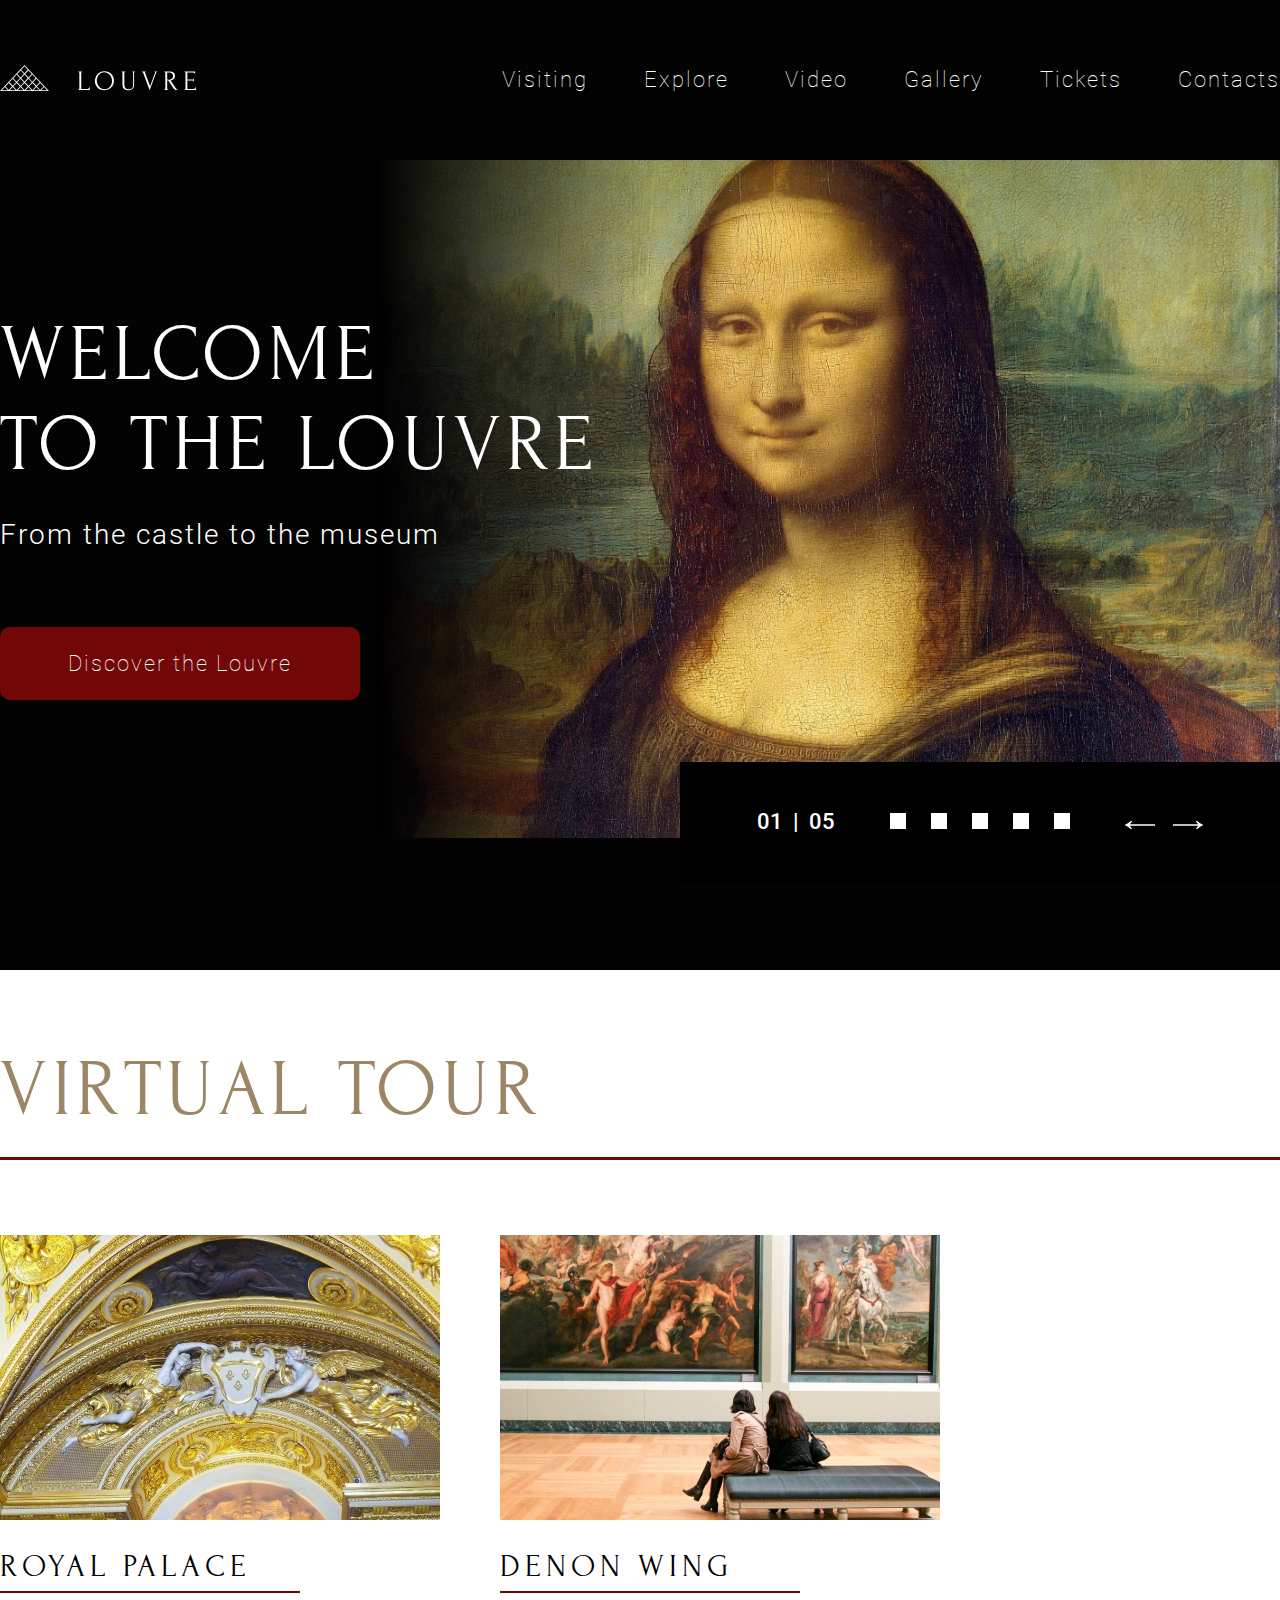
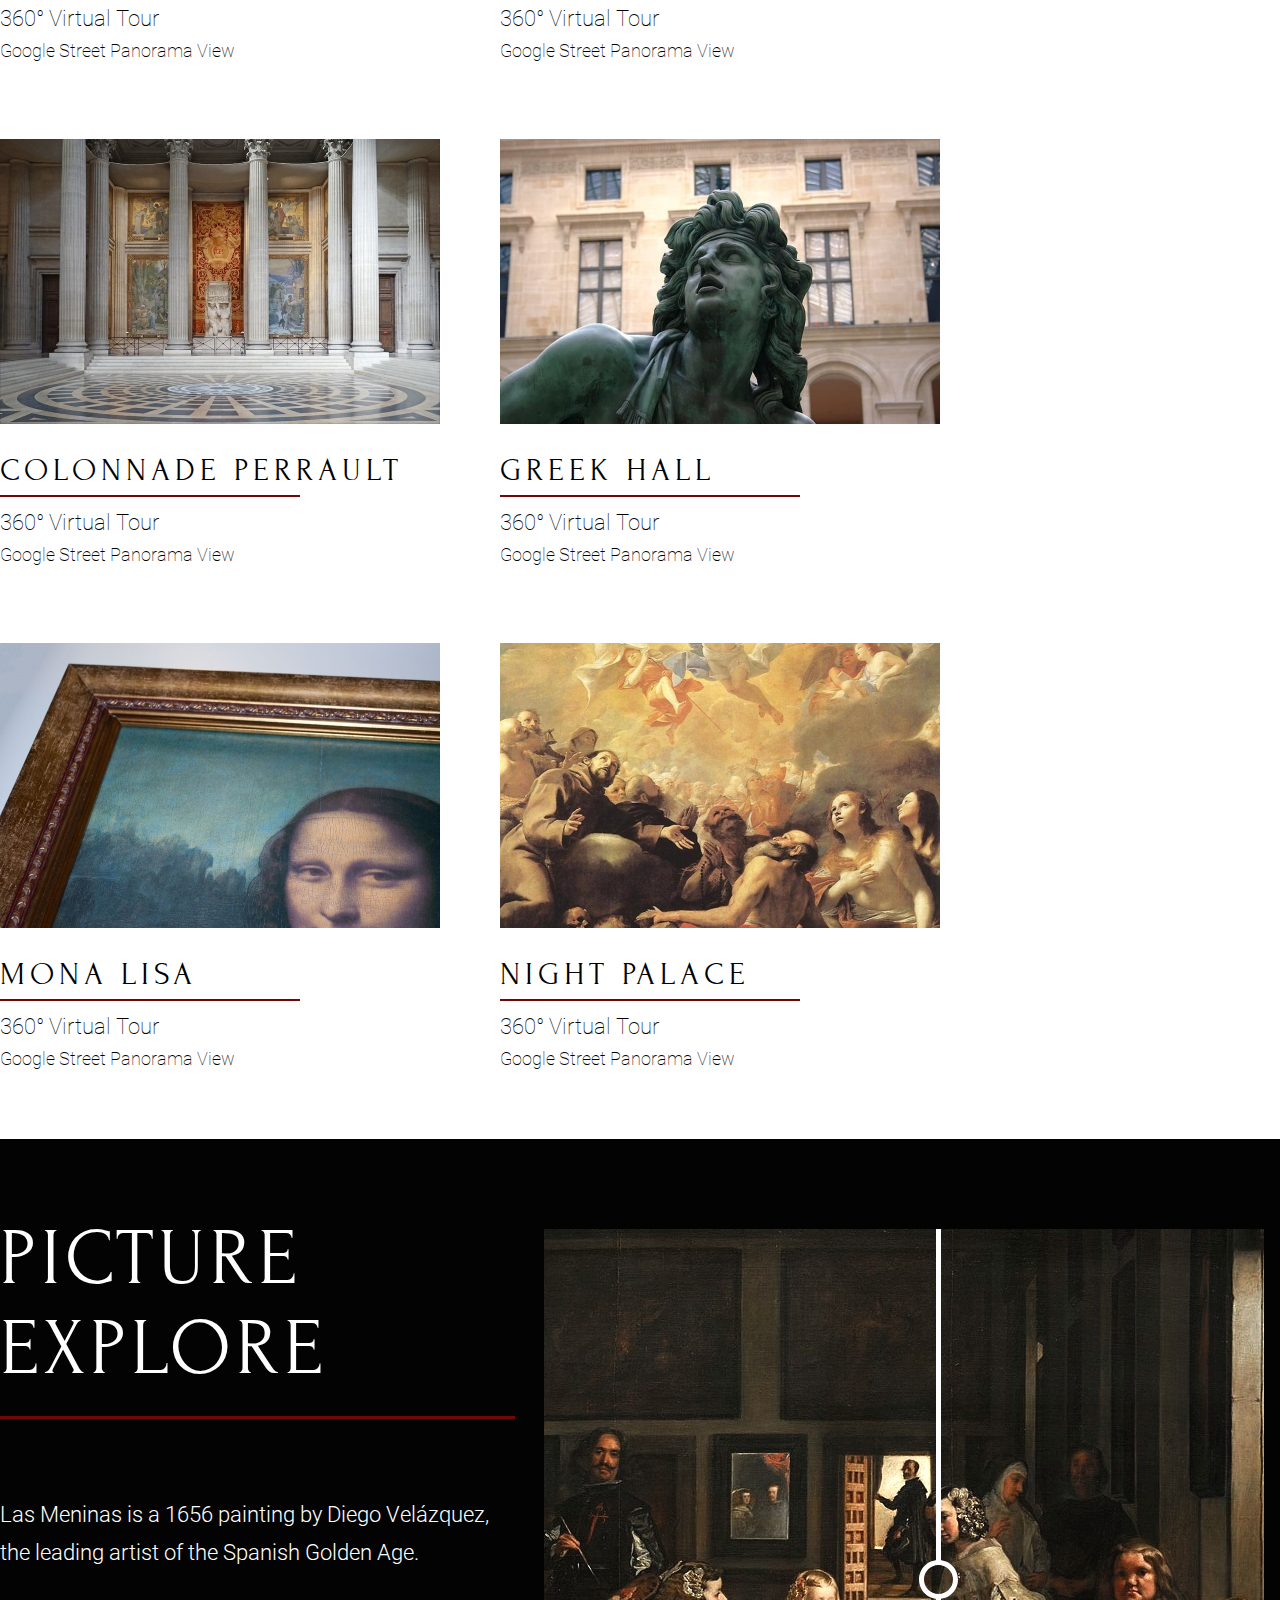
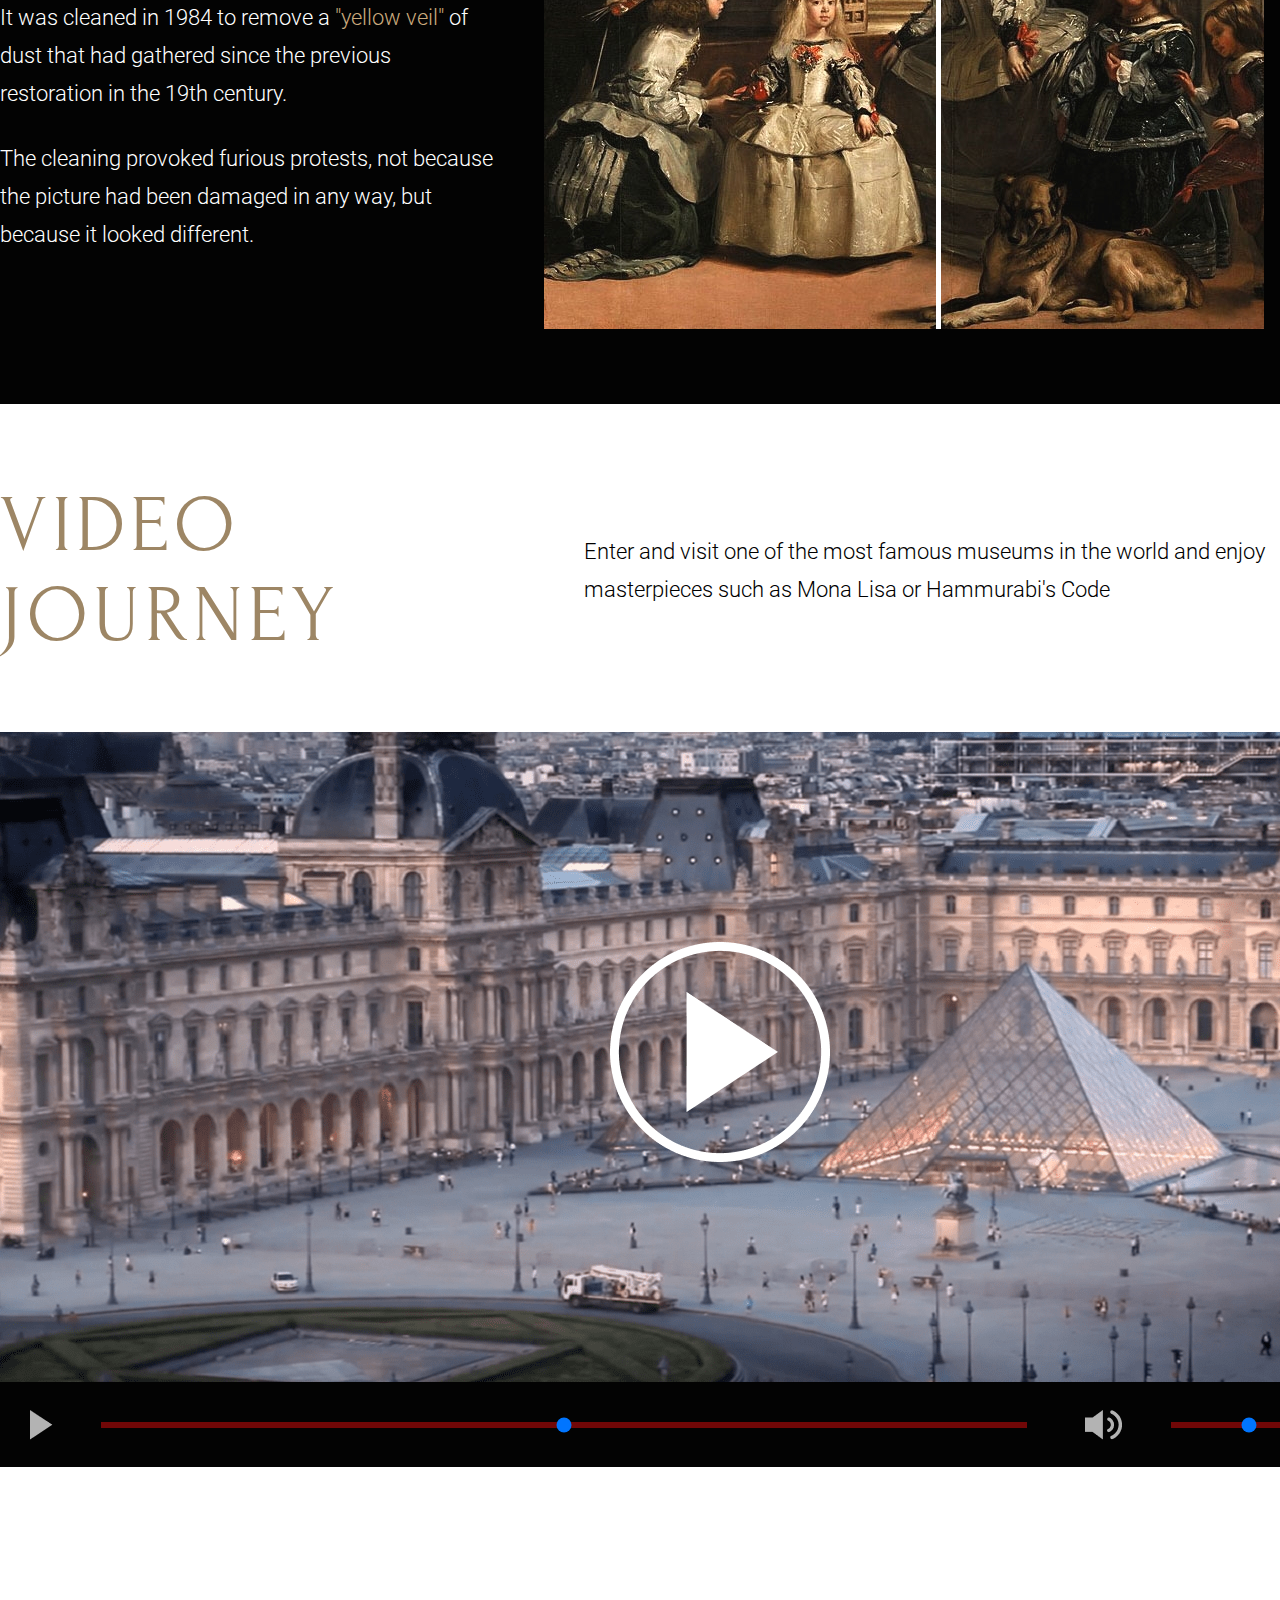
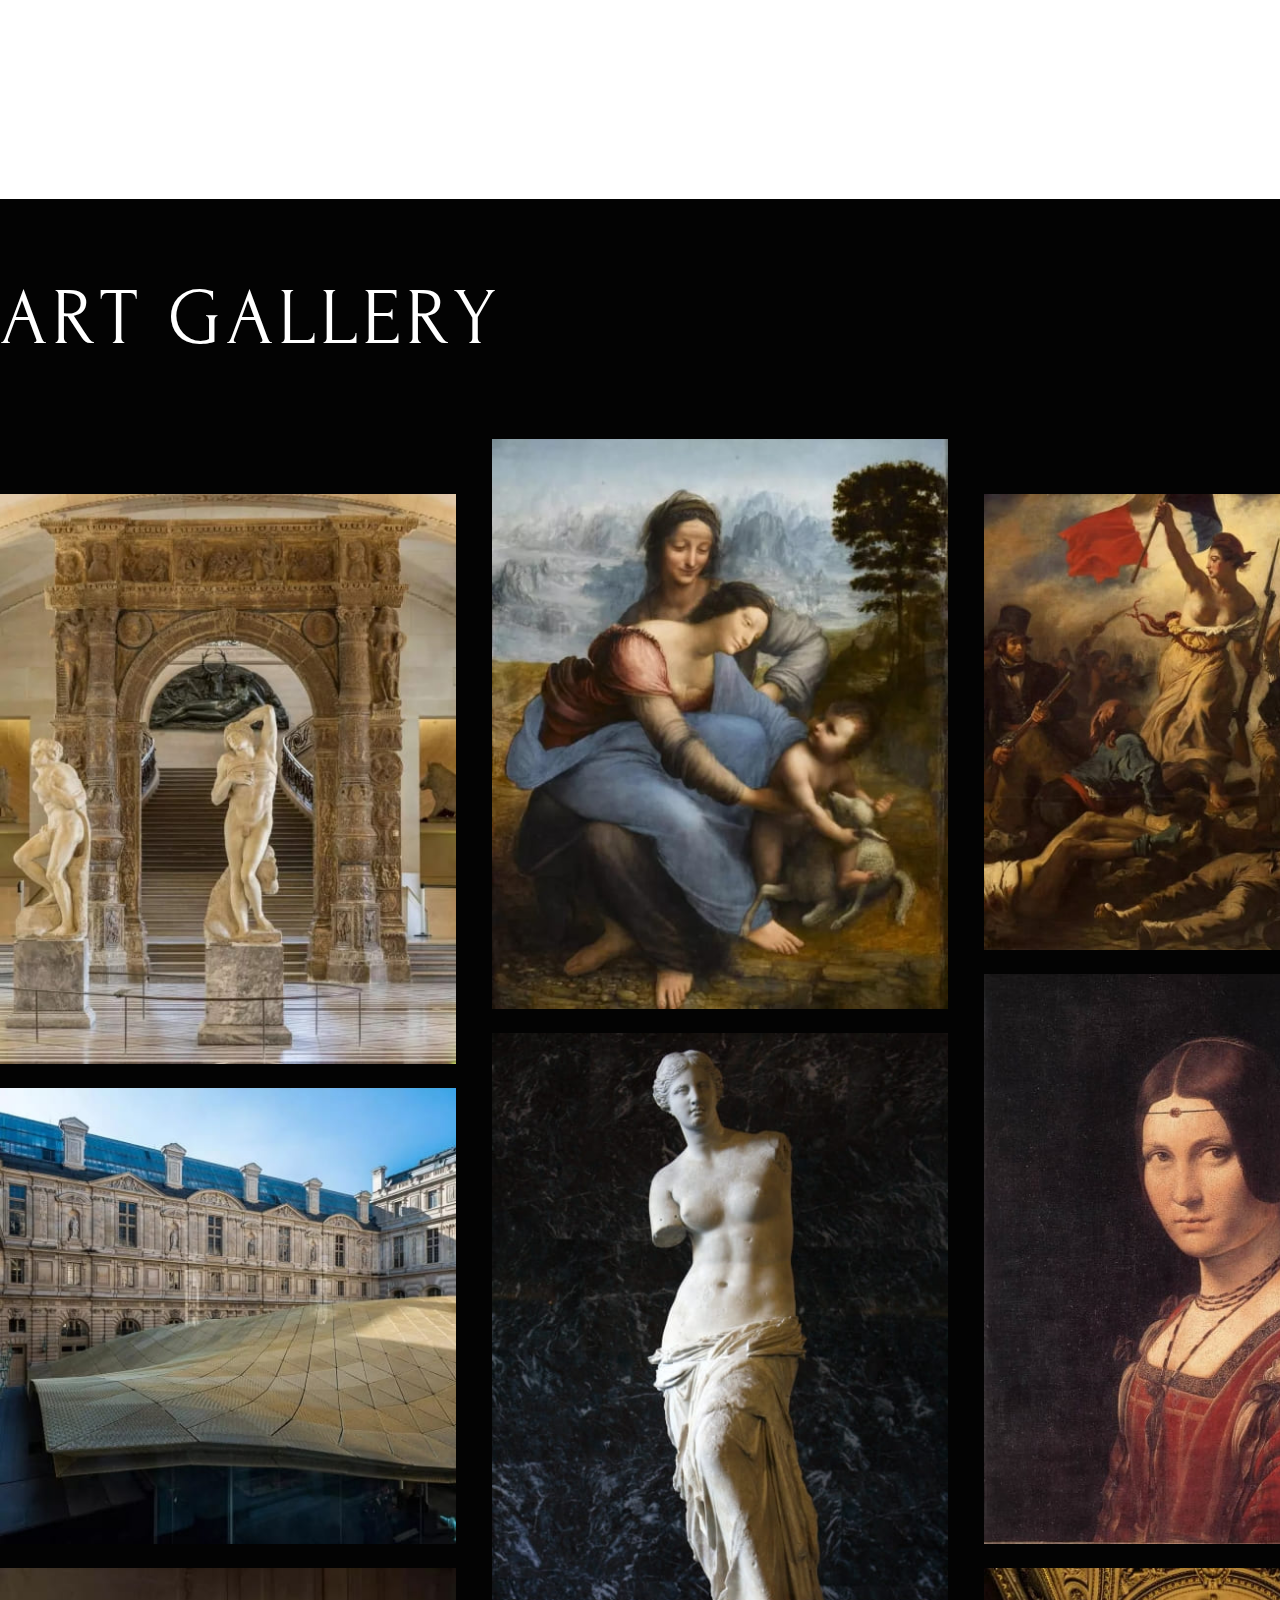
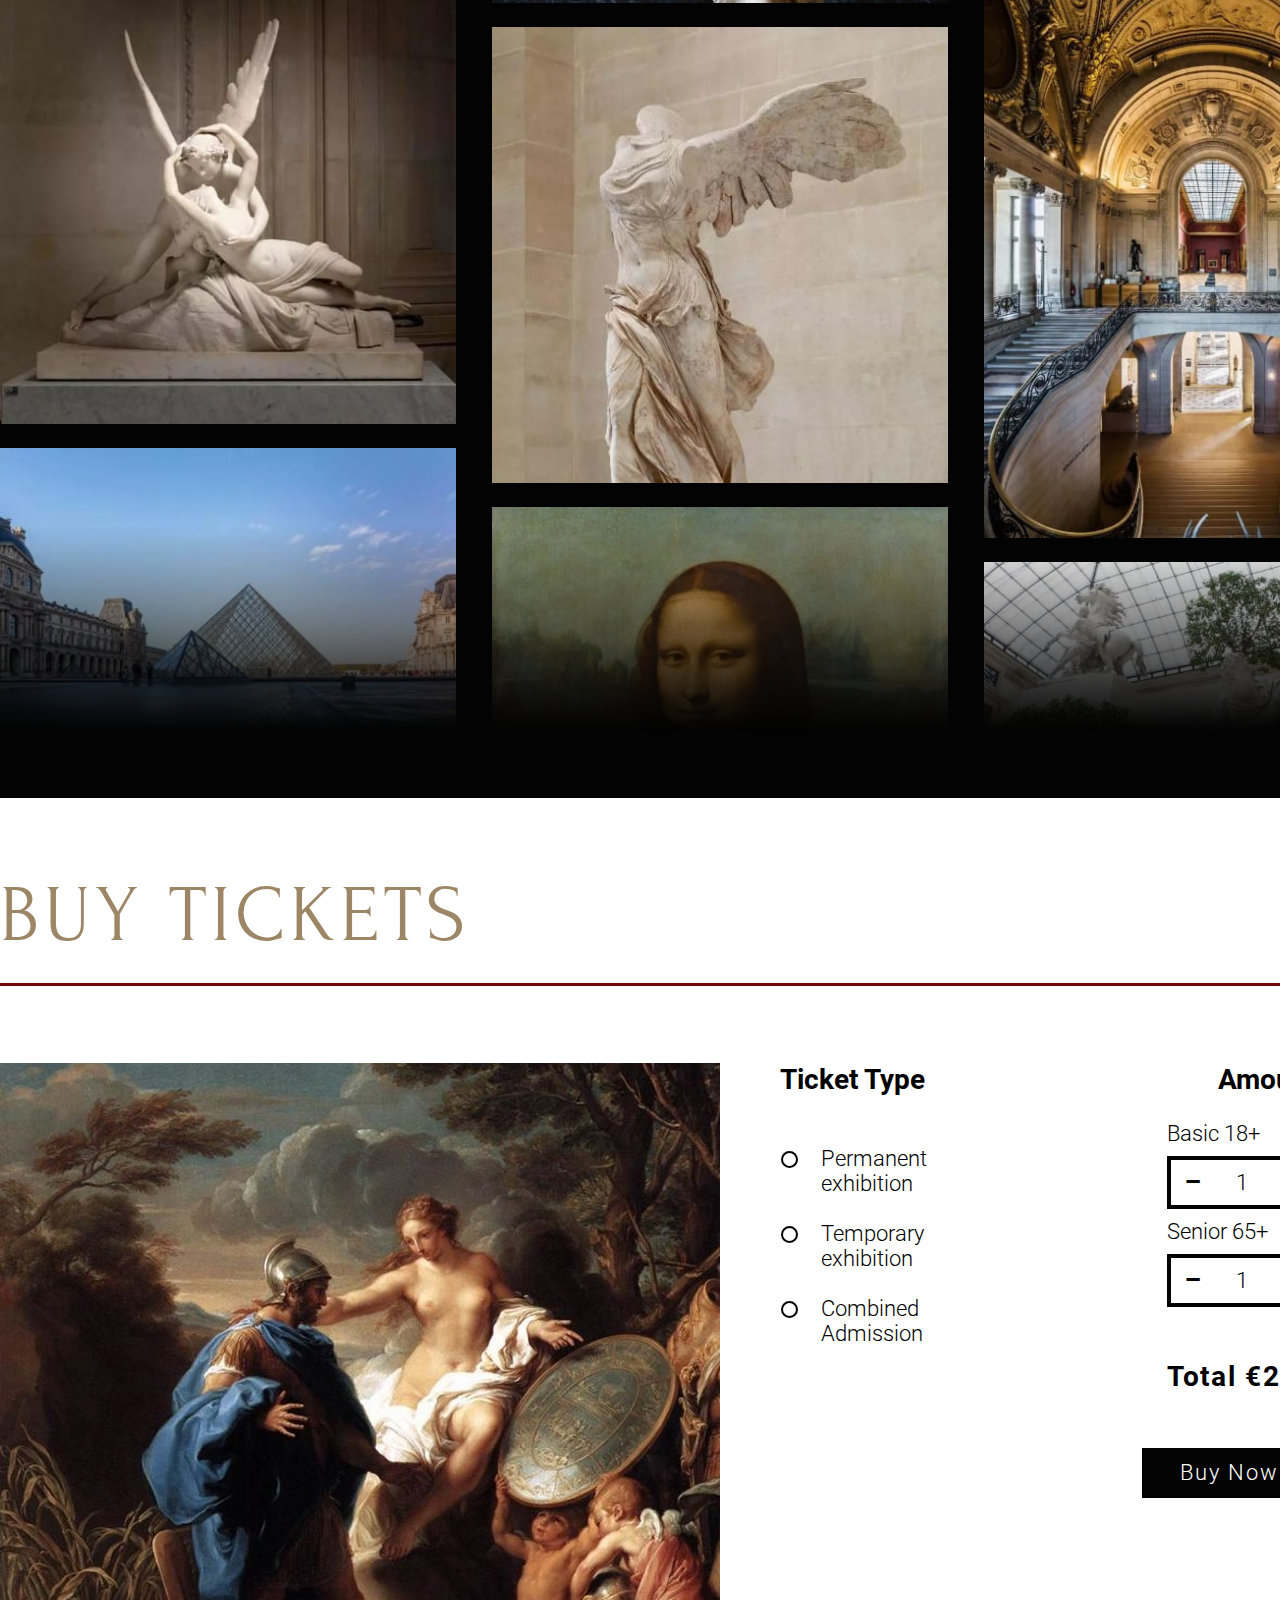
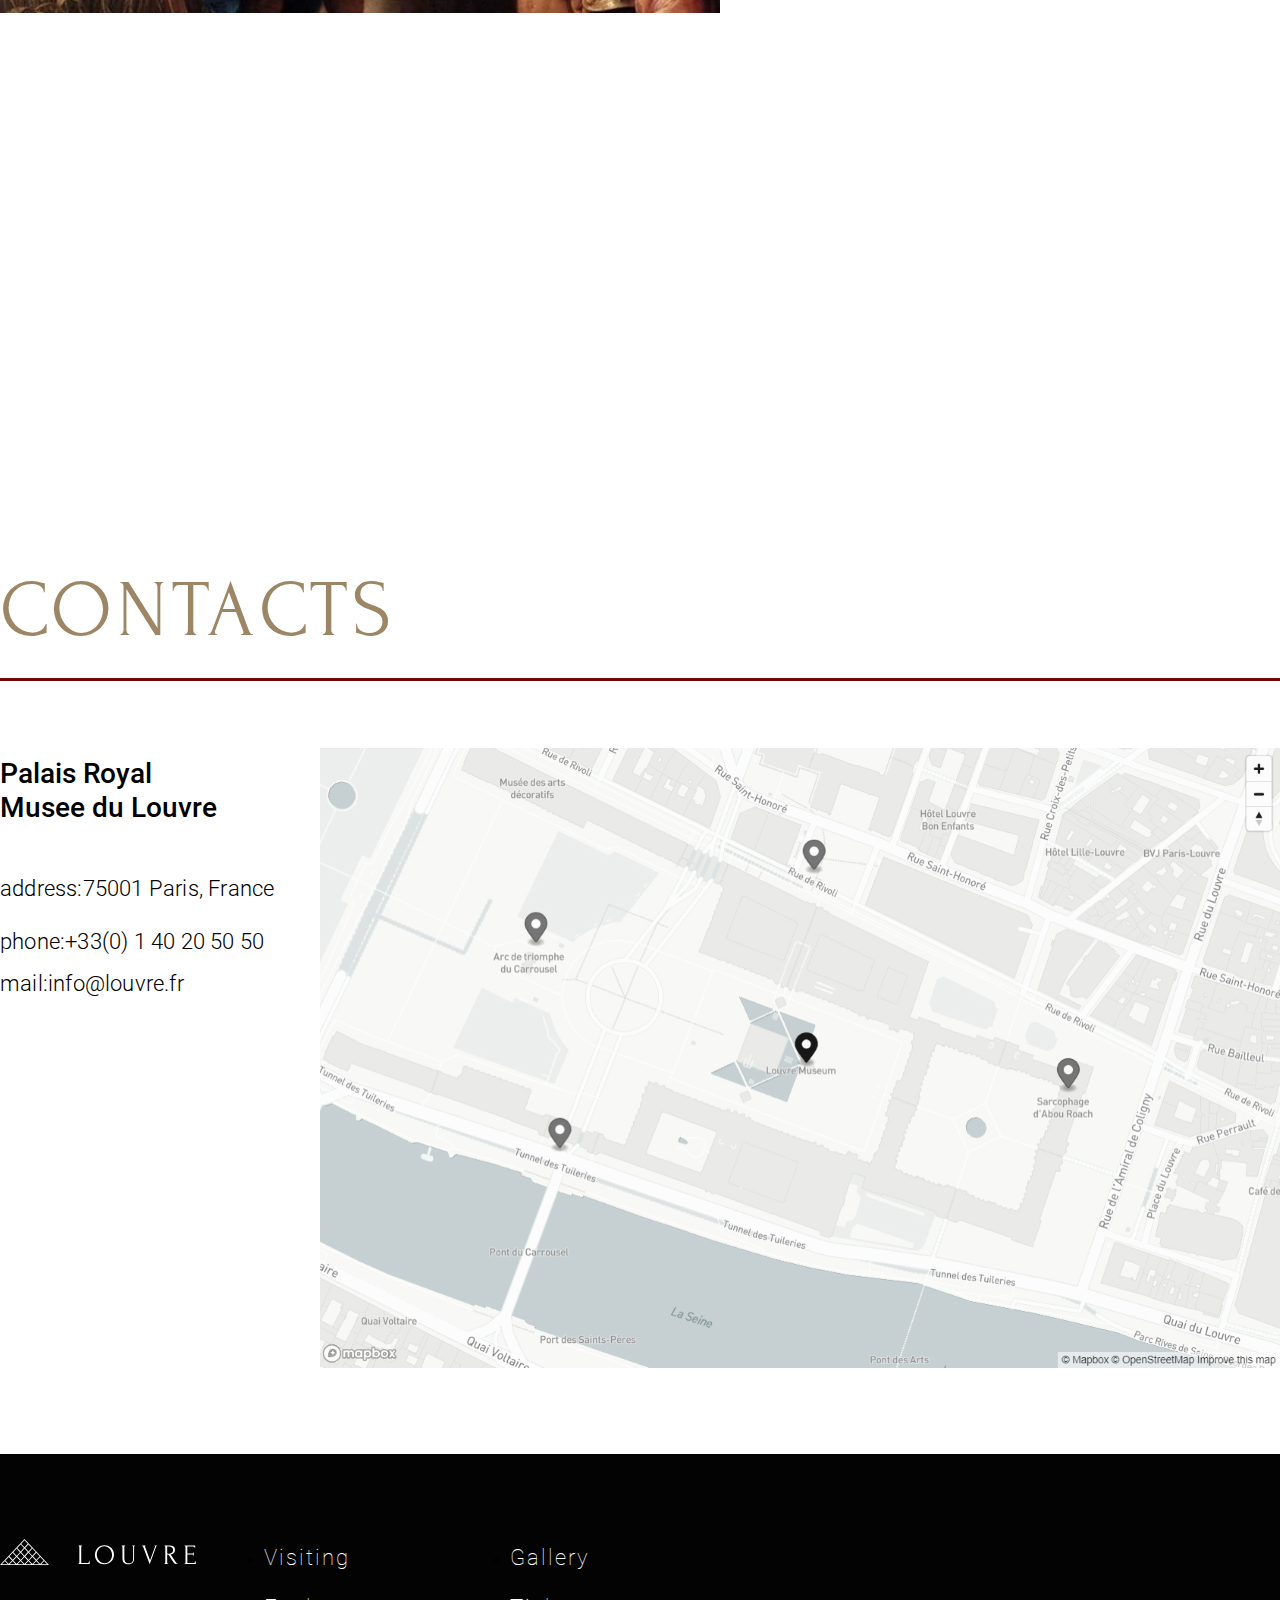
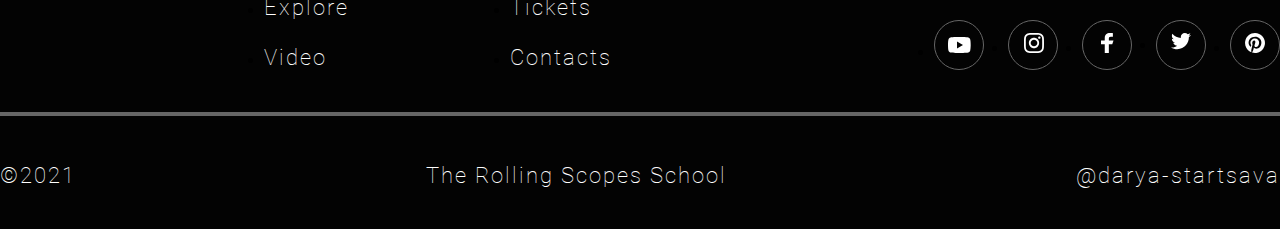
==== museum-adaptive/index.html @ 53fd40c8 "feat: add adaptive markup for a explore section" ====
<!DOCTYPE html>
<html lang="en">

<head>
    <meta charset="UTF-8">
    <meta name="viewport" content="width=device-width, initial-scale=1.0">
    <title>Museum</title>
    <link rel="stylesheet" href="style.css">
    <link rel="icon" type="image/png" sizes="32x32" href="assets/img/favicon-32x32.png">
    <link rel="icon" type="image/png" sizes="16x16" href="assets/img/favicon-16x16.png">
</head>

<body>
    <header>
        <div class="container header-container">
            <div class="container container-logo">
                <span class="logo"> <img src=assets/svg/logo.svg alt="logo" class="logo-img"> </span>
                <span> <img src=assets/svg/louvre.svg alt="louvre" class="louvre-img"> </span>
            </div>
            <nav class="container nav-adaptive">
                <ul>
                    <li><a href="#visiting">Visiting</a></li>
                    <li><a href="#explore">Explore</a></li>
                    <li><a href="#video">Video</a></li>
                    <li><a href="#gallery">Gallery</a></li>
                    <li><a href="#tickets">Tickets</a></li>
                    <li><a href="#contacts">Contacts</a></li>
                </ul>
            </nav>
        </div>
    </header>
    <main>
        <section id="welcome" class="welcome-section">
            <div class="container welcome-container">
                <div class="welcome-main">
                    <div class="welcome-left">
                        <div class=" welcome-title">
                            <h1>Louvre</h1>
                            <h2 class="section-title-dark title-dark-adaptive">Welcome</h2>
                            <h2 class="section-title-dark title-dark-adaptive">to the Louvre</h2>
                            <p class="welcome-text">From the castle to the museum</p>
                            <a href="tours/tour1.html" target="_blank" class="welcome-button">Discover the Louvre</a>
                        </div>
                    </div>
                    <div class="slider-picture">
                        <img src="./assets/img/background.jpg" alt="" class="slider-picture-img">
                        <img src="./assets/img/mona-lisa-slider.jpg" alt="" class="first-slider-picture-img">
                        <div class="slider-buttons-container">
                            <div class="welcome-slider-buttons">
                                <div class="slider-numbers">
                                    <div class="slider-counter">01</div>
                                    <div class="slider-counter">|</div>
                                    <div class="slider-counter slider-counter-last-item">05</div>
                                </div>
                                <div class="slider-bullets">
                                    <div class="slider-bullet"><img src="assets/svg/slider-bullet.svg" alt=""></div>
                                    <div class="slider-bullet"><img src="assets/svg/slider-bullet.svg" alt=""></div>
                                    <div class="slider-bullet"><img src="assets/svg/slider-bullet.svg" alt=""></div>
                                    <div class="slider-bullet"><img src="assets/svg/slider-bullet.svg" alt=""></div>
                                    <div class="slider-bullet"><img src="assets/svg/slider-bullet.svg" alt=""></div>
                                </div>
                                <div class="slider-arrows">
                                    <div class="arrow-left"><img src="assets/svg/arrow-left.svg" alt=""></div>
                                    <div class="slider-right"><img src="assets/svg/arrow-right.svg" alt=""></div>
                                </div>
                            </div>
                        </div>
                    </div>
                </div>
            </div>
        </section>
        <section class="visiting-section" id="visiting">
            <div class="container container-adaptive">
                <div class="visiting-container">
                    <h2 class="section-title underline-title">Virtual tour</h2>
                    <div class="virtual-tour-container">
                        <a href="tours/tour2.html" target="_blank" class="link"><img src="assets/img/royal-palace.jpg"
                                alt="Royal palace" class="card-image">
                            <h3 class="card-title underline-h3">Royal palace</h3>
                            <p class="card-subtitle">360&deg; Virtual Tour</p>
                            <p class="card-text">Google Street Panorama View</p>
                        </a>
                        <a href="tours/tour3.html" target="_blank" class="link"><img src="assets/img/denon-wing.jpg"
                                alt="Denon wing" class="card-image">
                            <h3 class="card-title underline-h3">Denon wing</h3>
                            <p class="card-subtitle">360&deg; Virtual Tour</p>
                            <p class="card-text">Google Street Panorama View</p>
                        </a>
                        <a href="tours/tour4.html" target="_blank" class="link"><img
                                src="assets/img/colonnade-perrault.jpg" alt="Colonnade perrault" class="card-image">
                            <h3 class="card-title underline-h3">Colonnade perrault</h3>
                            <p class="card-subtitle">360&deg; Virtual Tour</p>
                            <p class="card-text">Google Street Panorama View</p>
                        </a>
                        <a href="tours/tour5.html" target="_blank" class="link"><img src="assets/img/greek-hall.jpg"
                                alt="Greek hall" class="card-image">
                            <h3 class="card-title underline-h3">Greek hall</h3>
                            <p class="card-subtitle">360&deg; Virtual Tour</p>
                            <p class="card-text">Google Street Panorama View</p>
                        </a>
                        <a href="tours/tour6.html" target="_blank" class="link"><img src="assets/img/mona-lisa.jpg"
                                alt="Mona Lisa" class="card-image">
                            <h3 class="card-title underline-h3">Mona Lisa</h3>
                            <p class="card-subtitle">360&deg; Virtual Tour</p>
                            <p class="card-text">Google Street Panorama View</p>
                        </a>
                        <a href="tours/tour7.html" target="_blank" class="link"><img src="assets/img/night-palace.jpg"
                                alt="Night palace" class="card-image">
                            <h3 class="card-title underline-h3">Night palace</h3>
                            <p class="card-subtitle">360&deg; Virtual Tour</p>
                            <p class="card-text">Google Street Panorama View</p>
                        </a>
                    </div>
                </div>
            </div>
        </section>
        <section class="section explore-section" id="explore">
            <div class="container container-explore-section">
                <div class="explore-section-left">
                    <h2 id="underline-title" class="section-title-dark underline-title section-explore-title">
                        Picture
                        explore</h2>
                    <p class="description-text">Las Meninas is a 1656 painting by Diego Velázquez, the leading
                        artist of
                        the Spanish Golden Age.</p>
                    <p class="description-text">It was cleaned in 1984 to remove a <span class="yellow">"yellow
                            veil"</span> of dust that had
                        gathered since the previous restoration in the 19th century.</p>
                    <p class="description-text">The cleaning provoked furious protests, not because the picture had
                        been
                        damaged in any way, but because it looked different.</p>
                </div>
                <div class="container-explorer-section-image"><img src="assets/img/las-meninas.jpg" alt="Las Meninas"
                        class="explorer-section-image">
                    <img src="assets/svg/explore-slider.svg" alt="explore-slider" class="explorer-slider">
                </div>
            </div>
        </section>
        
        <section class="section video-section" id="video">
            <div class="container">
                <div class="video-title-container">
                    <h2 class="section-title">Video journey</h2>
                    <p class="section-video-text">Enter and visit one of the most famous museums in the world and enjoy
                        masterpieces such as Mona Lisa or Hammurabi's Code</p>
                </div>
                <video class="video" poster="assets/img/video-journay.png" preload>
                    <source src="https://www.youtube.com/embed/zp1BXPX8jcU">
                </video>
                <button aria-label="Play" class="video-button-main"></button>
                <div class="video-nav">
                    <button aria-label="Play" class="video-button button-play"></button>
                    <input aria-label="Progress bar" type="range" class="progress-bar">
                    <button aria-label="Button volume" class="video-button button-volume"></button>
                    <input aria-label="Volume control" type="range" class="volume-control">
                    <button aria-label="Full screen video" class="video-button button-full-screen"></button>
                </div>
                <div class="video-slider-container">
                    <iframe width="452" height="254" src="https://www.youtube.com/embed/aWmJ5DgyWPI"
                        title="YouTube video player" loading="lazy"
                        allow="accelerometer; autoplay; clipboard-write; encrypted-media; gyroscope; picture-in-picture"
                        allowfullscreen></iframe>
                    <iframe width="452" height="254" src="https://www.youtube.com/embed/Vi5D6FKhRmo"
                        title="YouTube video player" loading="lazy"
                        allow="accelerometer; autoplay; clipboard-write; encrypted-media; gyroscope; picture-in-picture"
                        allowfullscreen></iframe>
                    <iframe width="452" height="254" src="https://www.youtube.com/embed/NOhDysLnTvY"
                        title="YouTube video player" loading="lazy"
                        allow="accelerometer; autoplay; clipboard-write; encrypted-media; gyroscope; picture-in-picture"
                        allowfullscreen></iframe>
                </div>
                <div class="video-slider-points"></div>
            </div>
        </section>
        <section class="section gallery-section" id="gallery">
            <div class="container container-gallery-section">
                <h2 class="section-title-dark gallery-title">Art gallery</h2>
                <div class="container-gallery-inner-section">
                </div>
            </div>
        </section>
        <section class="section tickets-section" id="tickets">
            <div class="container">
                <h2 class="section-title underline-title section-tickets-title">Buy tickets</h2>
                <div class="buy-tickets">
                    <img src="assets/img/image-buy-tickets.jpg" alt="image" class="buy-tickets-image">
                    <div class="ticket-type-form">
                        <h3 class="buy-tickets-subtitle ticket-type-subtitle">Ticket Type</h3>
                        <div>
                            <label class="radio-button tickets-text">
                                <input type="radio" name="ticket-type" value="permanent-exhibition">
                                Permanent exhibition
                                <span class="checkmark"></span>
                            </label>
                            <label class="radio-button tickets-text">
                                <input type="radio" name="ticket-type" value="temporary-exhibition">
                                Temporary exhibition
                                <span class="checkmark"></span>
                            </label>
                            <label class="radio-button tickets-text">
                                <input type="radio" name="ticket-type" value="combined-admission">
                                Combined Admission
                                <span class="checkmark"></span>
                            </label>
                        </div>
                    </div>
                    <div>
                        <div class="amount-form">
                            <h3 class="buy-tickets-subtitle amount-subtitle">Amount</h3>
                            <p class="tickets-text tickets-text-age"> Basic 18+</p>
                            <div class="button-quantity">
                                <button type="button" onclick="this.nextElementSibling.stepDown()"
                                    class="number sign">&minus;</button>
                                <input type="number" min="0" max="20" value="1" readonly class="number tickets-text">
                                <button type="button" onclick="this.previousElementSibling.stepUp()"
                                    class="number sign">+</button>
                            </div>
                            <p class="tickets-text tickets-text-age"> Senior 65+</p>
                            <div class="button-quantity">
                                <button type="button" onclick="this.nextElementSibling.stepDown()"
                                    class="number sign">&minus;</button>
                                <input type="number" min="0" max="20" value="1" readonly class="number tickets-text">
                                <button type="button" onclick="this.previousElementSibling.stepUp()"
                                    class="number sign">+</button>
                            </div>
                            <p class=" buy-tickets-subtitle buy-tickets-total">Total &euro;220</p>
                        </div>
                        <button class="buy-now-button">Buy Now</button>
                    </div>
                </div>
            </div>
        </section>
        <div class="popup">
            <div class=" container popup-content">
                <div class="popup-content-right">
                    <img src="assets/svg/gold-logo.svg" alt="logo" class="popup-logo">
                    <h4 class="popup-title ">Booking tickets &nbsp;</h4>
                    <p class="popup-text underline-popup-text">Tour to Louvre &nbsp;&nbsp;&nbsp;</p>
                    <form>
                        <div class="input-contacts">
                            <div class="date-time">
                                <label>
                                    <input type="date" class="popup-input-short">
                                </label>
                                <label>
                                    <input type="time" class="popup-input-short">
                                </label>
                            </div>
                            <label>
                                <input type="text" class="popup-input">
                            </label>
                            <label>
                                <input type="email" class="popup-input">
                            </label>
                            <label>
                                <input type="tel" class="popup-input">
                            </label>
                            <label>
                                <input type="number" class="popup-input">
                            </label>
                        </div>
                    </form>
                </div>
                <div class="popup-content-left">
                </div>
                <button class="popup-close"></button>
            </div>
        </div>
        <div class="parallax"></div>
        <section class="section contacts-section" id="contacts">
            <div class="container">
                <h2 class="section-title underline-title">Contacts</h2>
                <div>
                    <img src="assets/img/map.jpg" alt="map" class="map-image">
                    <h3 class="contacts-section-subtitle contacts-section-subtitle-first">Palais Royal </h3>
                    <h3 class="contacts-section-subtitle">Musee du Louvre</h3>
                    <p class="contacts-section-text contacts-section-text-first">address:75001 Paris, France</p>
                    <p><a href="tel:+330140205050" class="contacts-section-text">phone:+33(0) 1 40 20 50 50</a></p>
                    <p><a href="mailto:info@louvre.fr" class="contacts-section-text">mail:info@louvre.fr</a></p>
                </div>
            </div>
        </section>
    </main>
    <footer class="section footer-section">
        <div class="container footer-container underline-footer">
            <div class="footer-logo">
                <img src="assets/svg/logo.svg" alt="logo" class="logo">
                <img src="assets/svg/louvre.svg" alt="louvre">
            </div>
            <nav class="footer-nav">
                <ul>
                    <li><a href="#visiting">Visiting</a></li>
                    <li><a href="#explore">Explore</a></li>
                    <li><a href="#video">Video</a></li>
                </ul>
                <ul>
                    <li><a href="#gallery">Gallery</a></li>
                    <li><a href="#tickets">Tickets</a></li>
                    <li><a href="#contacts">Contacts</a></li>
                </ul>
            </nav>
            <nav class="social-nav">
                <ul>
                    <li><a href="https://www.youtube.com/user/louvre"><img src="assets/svg/youtube.svg" alt=""></a></li>
                    <li><a href="https://www.instagram.com/museelouvre/"><img src="assets/svg/instagram.svg" alt=""></a>
                    </li>
                    <li><a href="https://www.facebook.com/museedulouvre"><img src="assets/svg/facebook.svg" alt=""></a>
                    </li>
                    <li><a href="http://twitter.com/museelouvre"><img src="assets/svg/twitter.svg" alt=""></a></li>
                    <li><a href="https://www.pinterest.fr/museedulouvre/"><img src="assets/svg/pinterest.svg"
                                alt=""></a></li>
                </ul>
            </nav>
        </div>
        <div class="container footer-second-container">
            <p>&copy;<time datetime="2021">2021</time></p>
            <p>The Rolling Scopes School</p>
            <p>
                <a href="https://github.com/darya-startsava">@darya-startsava</a>
            </p>

        </div>
    </footer>
    <div class="popup-overlay"></div>
    <script src="./js/gallery.js"></script>
    <script src="./js/booking-tickets.js"></script>
    <script src="./js/self-review.js"></script>
</body>

</html>
---- museum-adaptive/style.css ----
@font-face {
  font-family: Roboto;
  src: url("assets/fonts/Roboto/Roboto-Thin.ttf");
  font-weight: 100;
}

@font-face {
  font-family: Roboto;
  src: url("assets/fonts/Roboto/Roboto-Light.ttf");
  font-weight: 300;
}

@font-face {
  font-family: Roboto;
  src: url("assets/fonts/Roboto/Roboto-Medium.ttf");
  font-weight: 500;
}

@font-face {
  font-family: Roboto;
  src: url("assets/fonts/Roboto/Roboto-Bold.ttf");
  font-weight: 700;
}

@font-face {
  font-family: Forum;
  src: url("assets/fonts/Forum/Forum-Regular.ttf");
  font-weight: 400;
}

html {
  scroll-behavior: smooth;
  margin: 0;
}

body {
  margin: 0;
}

button {
  cursor: pointer;
}

/* HEADER */

.buy-now-button,
.welcome-button {
  transition: background-color .5s;
}

.buy-now-button:hover,
.welcome-button:hover {
  background-color: #9d8665;
}

a {
  transition: color .5s;
  text-decoration: none;
}

nav a:hover,
nav a:active {
  color: #9d8665 !important;
}

.container {
  display: block;
  width: 100%;
  margin: 0 auto;
  max-width: 1440px;
  /* padding-left: 5px;
  padding-right: 5px; */
}

header {
  background-color: #030303;
}

.header-container {
  display: flex;
  justify-content: space-between;
  align-items: center;
  height: 160px;
  padding-right: 0;
  padding-left: 0;
}

.header-adaptive {
  width: 100%;
}

.logo {
  margin-right: 25px;
}

header li {
  list-style: none;
  padding: 0 28px;
}

header li:last-child {
  padding-right: 0;
}

header ul {
  display: flex;
  justify-content: center;
  align-items: center;
}

header li a {
  text-decoration: none;
  color: #ffffff;
  font-family: Roboto;
  font-style: normal;
  font-weight: 200;
  font-size: 22px;
  line-height: 50px;
  letter-spacing: 2px;
  text-shadow: 0px 4px 4px rgba(0, 0, 0, 0.25);
}

/* WELCOME SECTION */

.section {
  padding-top: 75px;
  padding-bottom: 75px;
}

.welcome-container {
  padding-right: 0;
  padding-left: 0;
}

.welcome-left {
  display: flex;
  height: 810px;
  width: 41.67%;
  margin: 0 auto;
}

.welcome-section {
  background-color: #030303;
}

.welcome-main {
  display: flex;
  position: relative;
}

h1 {
  position: absolute;
  left: -9999px;
}

.section-title-dark {
  font-family: Forum;
  color: #ffffff;
  font-style: normal;
  font-weight: normal;
  font-size: 80px;
  line-height: 90px;
  letter-spacing: 5px;
  text-transform: uppercase;
  align: right;
  margin: 0;
}

.slider-picture {
  width: 100%;
  margin: 0 auto;
  height: auto;
}

.slider-picture-img {
  width: 100%;
}

.first-slider-picture-img {
  display: none;
  width: 100%;
}

.welcome-text {
  margin-bottom: 100px;
  font-family: Roboto;
  color: #ffffff;
  font-style: normal;
  font-weight: 300;
  font-size: 28px;
  line-height: 33px;
  letter-spacing: 2px;
}

.welcome-title {
  position: absolute;
  padding-top: 150px;
}

.welcome-button {
  width: 360px;
  height: 75px;
  padding: 24px 68px;
  background-color: #710707;
  border-radius: 10px;
  font-family: Roboto;
  font-style: normal;
  font-weight: 200;
  font-size: 22px;
  line-height: 26px;
  text-align: center;
  letter-spacing: 2px;
  color: #ffffff;
  text-decoration: none;
}

.slider-buttons-container {
  display: flex;
  align-items: center;
  background-color: #000;
  max-width: 600px;
  width: 100%;
  height: 120px;
  position: absolute;
  margin-top: -80px;
  right: 0;
}

.welcome-slider-buttons {
  display: flex;
  align-items: baseline;
  background-color: #000;
  width: 100%;
  justify-content: space-around;
  padding: 0 50px 0 50px;
}

.slider-counter {
  font-family: Roboto;
  font-style: normal;
  font-weight: 400;
  font-size: 22px;
  color: #ffffff;
}

.slider-numbers {
  display: flex;
  column-gap: 10px;
}

.slider-bullets {
  display: flex;
  column-gap: 25px;
}

.slider-arrows {
  display: flex;
  column-gap: 18px;
}

/* VISITING SECTION */
.visiting-section {
  background-color: #ffffff;
  height: auto;
  width: 100%;
  margin-top: 85px;
  margin-bottom: 52px;
}

.section-title {
  font-family: Forum;
  font-style: normal;
  font-weight: normal;
  font-size: 80px;
  line-height: 90px;
  letter-spacing: 5px;
  text-transform: uppercase;
  color: #9d8665;
  margin-top: -10px;
}

.underline-title {
  position: relative;
}

.underline-title::after {
  content: "";
  position: absolute;
  bottom: -25px;
  left: 0;
  right: 0;
  height: 3px;
  background-color: #710707;
}

.virtual-tour-container {
  display: flex;
  flex-wrap: wrap;
  gap: 60px;
  margin-top: 100px;
}

.link {
  display: block;
  text-decoration-line: none;
}

.card-image {
  width: 440px;
  height: 285px;
}

.card-title {
  font-family: Forum;
  font-style: normal;
  font-weight: normal;
  font-size: 32px;
  line-height: 35px;
  letter-spacing: 5px;
  text-transform: uppercase;
  color: #000000;
  margin-top: 25px;
}

.card-subtitle {
  font-family: Roboto;
  font-style: normal;
  font-weight: 200;
  font-size: 22px;
  line-height: 26px;
  color: #000000;
  margin-bottom: -10px;
  margin-top: -10px;
}

.card-text {
  font-family: Roboto;
  font-style: normal;
  font-weight: 200;
  font-size: 18px;
  line-height: 21px;
  color: #000000;
}

.underline-h3 {
  position: relative;
}

.underline-h3::after {
  content: "";
  position: absolute;
  bottom: -9px;
  width: 300px;
  height: 2px;
  left: 0;
  background-color: #710707;
  transition: width .5s;
}

.link:hover .underline-h3::after {
  content: "";
  position: absolute;
  bottom: -9px;
  width: 440px;
  height: 2px;
  left: 0;
  background-color: #710707;
}

/* EXPLORE SECTION */

.container-explore-section {
  display: flex;
  justify-content: space-between;
}

.explore-section {
  background-color: #030303;
  height: 715px;
}

.explore-section-left {
  width: calc(100% - 720px);
}

.description-text {
  font-family: Roboto;
  font-style: normal;
  font-weight: 300;
  font-size: 22px;
  line-height: 38px;
  color: #ffffff;
  margin-bottom: 27px;
  padding-right: 65px;
}

.section-explore-title {
  margin-bottom: 102px;
}

#underline-title {
  width: 92%;
}

.yellow {
  color: #caaa7d;
}

.explorer-section-image {
  margin-top: 15px;
  width: 720px;
}

.container-explorer-section-image {
  position: relative;
  width: 50%;
  left: calc(60% - 864px);
}

.explorer-slider {
  position: absolute;
  left: calc(55% + 23px);
  top: calc(1% + 8px);
  height: 700px;
}

/* VIDEO SECTION */
.video-title-container {
  display: flex;
  justify-content: space-between;
  align-items: center;
}

.section-video-text {
  font-family: Roboto;
  font-style: normal;
  font-weight: 300;
  font-size: 22px;
  line-height: 38px;
  color: #000;
  width: 720px;
  height: 90px;
  margin-top: -40px;
}

.video {
  margin-top: 5px;
  width: 1440px;
  height: 650px;
  display: block;
  float: left;
}

.video-section {
  background-color: #ffffff;
  padding-top: 87px;
  height: 1233px;
}

.video-nav {
  background-color: #030303;
  width: 1360px;
  height: 85px;
  display: flex;
  justify-content: space-between;
  align-items: center;
  padding: 0 40px;
}

.video-button {
  border: none;
}

button.video-button:hover {
  background-color: #030303;
}

.button-play {
  background: url("assets/img/video-button-play.png");
  width: 23px;
  height: 30px;
  margin-left: -10px;
}

.button-volume {
  background: url("assets/img/video-button-volume.png");
  width: 38px;
  height: 30px;
  margin-left: 10px;
}

.button-full-screen {
  background: url("assets/img/video-button-full-screen.png");
  width: 36px;
  height: 36px;
  margin-right: -10px;
}

.progress-bar {
  width: 926px;
  height: 6px;
}

input[type=range]::-webkit-slider-runnable-track {
  -webkit-appearance: none !important;
  background: #710707;
  border-radius: none;
  height: 6px;
}

input[type=range]::-webkit-slider-thumb {
  -webkit-appearance: none !important;
  background: #710707 !important;
  background-color: #710707;
  color: #710707;
  margin-top: -5px;
  cursor: pointer;
  border: 1px solid #710707;
}

.volume-control {
  width: 155px;
  height: 6px;
}

.video-button-main {
  width: 220px;
  height: 220px;
  display: block;
  position: absolute;
  margin-top: 215px;
  margin-left: 610px;
  background: url("assets/img/video-button-main.png");
  border: none;
}

.video-slider-container {
  display: flex;
  justify-content: space-between;
  width: 1440px;
  margin-top: 40px;
}

.video-slider-container iframe {
  border: none;
}

.video-slider-points {
  background-image: url("./assets/svg/video-slider-points.svg");
  width: 200px;
  height: 12px;
  margin: 40px auto;
}

/* GALLERY SECTION */
.container-gallery-inner-section {
  display: flex;
  flex-direction: column;
  flex-wrap: wrap;
  align-items: center;
  column-gap: 36px;
  row-gap: 24px;
  height: 2956px;
}

.gallery-title {
  margin-bottom: 75px;
}

.container-gallery-inner-section img:nth-child(1) {
  margin-top: 55px;
}

.container-gallery-inner-section img:nth-child(11) {
  margin-top: 55px;
}

.container-gallery-section {
  height: 2057px;
  overflow-y: hidden;
  -webkit-mask-image: linear-gradient(rgba(0, 0, 0, 1), rgba(0, 0, 0, 1), rgba(0, 0, 0, 1), rgba(0, 0, 0, 1), rgba(0, 0, 0, 1), rgba(0, 0, 0, 1), rgba(0, 0, 0, 1), rgba(0, 0, 0, 1), rgba(0, 0, 0, 1), rgba(0, 0, 0, 1), transparent);
  mask-image: linear-gradient(rgba(0, 0, 0, 1), rgba(0, 0, 0, 1), rgba(0, 0, 0, 1), rgba(0, 0, 0, 1), rgba(0, 0, 0, 1), rgba(0, 0, 0, 1), rgba(0, 0, 0, 1), rgba(0, 0, 0, 1), rgba(0, 0, 0, 1), rgba(0, 0, 0, 1), transparent);
}

.gallery-section {
  background-color: #030303;
  height: 2049px;
}

.gallery-picture {
  width: 456px;
}
/* TICKETS SECTION*/

.tickets-section {
  background-color: #fff;
  height: 743px;
}

.section-tickets-title {
  margin-bottom: 102px;
  margin-top: -2px;
}

.buy-tickets {
  display: flex;
  flex-direction: row;
}

.buy-tickets-image {
  width: 720px;
  height: 550px;
}

.ticket-type-form {
  margin-left: 60px;
  margin-top: -28px;
  width: 270px;
}

.buy-tickets-subtitle {
  font-family: Roboto;
  font-style: normal;
  font-weight: bold;
  font-size: 28px;
  line-height: 33px;
  color: #030303;
}

.ticket-type-subtitle {
  margin-bottom: 50px;
}

.tickets-text {
  color: #030303 !important;
  font-family: Roboto !important;
  font-style: normal !important;
  font-weight: 300 !important;
  font-size: 22px !important;
}

.radio-button {
  display: block;
  position: relative;
  padding-left: 45px;
  margin-bottom: 25px;
  cursor: pointer;
  font-size: 22px;
  -webkit-user-select: none;
  -moz-user-select: none;
  -ms-user-select: none;
  user-select: none;
  text-decoration: none;
  color: #030303;
  margin-left: -4px;
}

.radio-button input {
  position: absolute;
  opacity: 0;
  cursor: pointer;
}

.checkmark {
  position: absolute;
  top: 5px;
  left: 5px;
  height: 13px;
  width: 13px;
  background-color: #fff;
  border-radius: 50%;
  border: 2px solid #030303;
}

.radio-button:hover input ~ .checkmark {
  background-color: #ccc;
}

.radio-button input:checked ~ .checkmark {
  background-color: #fff;
}

.checkmark:after {
  content: "";
  position: absolute;
  display: none;
}

.radio-button input:checked ~ .checkmark:after {
  display: block;
}

.radio-button .checkmark:after {
  top: 2.5px;
  left: 2.5px;
  width: 8px;
  height: 8px;
  border-radius: 50%;
  background: #030303;
}

.amount-form {
  margin-left: 240px;
  margin-top: -28px;
  width: 150px;
}

.amount-subtitle {
  text-align: right;
  margin-bottom: -30px;
}

.tickets-text-age {
  text-align: left;
  margin-top: 55px;
  margin-bottom: 10px;
}

.number {
  all: unset;
  width: 3em;
  text-align: center;
}

.button-quantity {
  border: 4px solid #030303;
  width: 142px;
  height: 45px;
  display: flex;
  justify-content: space-between;
  align-items: center;
  margin-bottom: -45px;
}

input[type="number"]::-webkit-outer-spin-button,
input[type="number"]::-webkit-inner-spin-button {
  -webkit-appearance: none;
  margin: 0;
}

.sign {
  font-family: Roboto;
  font-style: normal;
  font-weight: normal;
  font-size: 32px;
  line-height: 37px;
  text-align: center;
  color: #030303;
  cursor: pointer;
  transition: color .5s;
}

.sign:hover {
  color: #9d8665;
}

.buy-tickets-total {
  letter-spacing: 1.65px;
  line-height: 50px;
  margin-top: 90px;
}

.buy-now-button {
  width: 175px;
  height: 50px;
  font-family: Roboto;
  font-style: normal;
  font-weight: 300;
  font-size: 22px;
  line-height: 26px;
  text-align: center;
  letter-spacing: 2px;
  color: #fff;
  background-color: #030303;
  float: right;
  margin-top: 18px;
  border: none;
}

.parallax {
  width: 100%;
  height: 400px;
  background-image: url("./assets/img/parallax.jpg");
  background-size: cover;
  background-attachment: fixed;
}

/*BOOKING TICKETS*/
.popup {
  z-index: 10;
  position: fixed;
  left: -300%;
  top: calc(50% - 422px);
  width: 1440px;
  height: 845px;
  background-color: #fff;
  transition: left .5s;
}

.popup-overlay {
  display: none;
  position: fixed;
  top: 0;
  left: 0;
  right: 0;
  bottom: 0;
  background: rgba(0, 0, 0, .6);
}

.popup-overlay.active {
  display: block;
}

.popup.active {
  left: calc(50% - 720px);
}

.popup-content {
  display: flex;
  margin-top: 93px;
  margin-left: 230px;
}

.popup-logo {
  width: 84px;
  height: 41px;
}

.popup-title {
  font-family: Forum;
  font-style: normal;
  font-weight: normal;
  font-size: 50px;
  line-height: 55.2px;
  text-transform: uppercase;
  color: #9d8665;
  margin-top: 1px;
}

.popup-text {
  font-family: Forum;
  font-style: normal;
  font-weight: normal;
  font-size: 20px;
  margin-top: -55px;
  color: #710707;
}

.underline-popup-text {
  position: relative;
}

.underline-popup-text::after {
  content: "";
  position: absolute;
  bottom: -10px;
  left: 0;
  right: 0;
  height: 3px;
  background-color: #710707;
}

.popup-close {
  background-image: url("./assets/svg/close.svg");
  position: absolute;
  top: 30px;
  right: 30px;
  width: 30px;
  height: 30px;
  background-color: #fff;
  border: none;
  background-repeat: no-repeat;
}

.input-contacts {
  margin-top: 73px;
  display: flex;
  flex-direction: column;
  row-gap: 20px;
}

.date-time {
  display: flex;
  column-gap: 23px;
}

.popup-input {
  width: 390px;
  height: 40px;
}

.popup-input-short {
  width: 182px;
  height: 40px;
}

/* CONTACTS SECTION*/
.contacts-section {
  background-color: #ffffff;
  height: 728px;
  margin-top: 10px;
  margin-bottom: 75px;
}

.map-image {
  width: 960px;
  height: 620px;
  float: right;
  margin-top: -23px;
}

.contacts-section-subtitle {
  font-family: Roboto;
  font-style: normal;
  font-weight: 500;
  font-size: 28px;
  line-height: 5px;
  padding-bottom: 1px;
  color: #000000;
}

.contacts-section-text {
  font-family: Roboto;
  font-style: normal;
  font-weight: 300;
  font-size: 22px;
  line-height: 26px;
  color: #000000;
  letter-spacing: 0.2px;
  padding-bottom: 5px;
}

.contacts-section-subtitle-first {
  margin-top: 115px;
}

.contacts-section-text-first {
  margin-top: 65px;
}

/* FOOTER */

.footer-section {
  background-color: #030303;
  height: 300px;
  padding-bottom: 0;
}

.footer-container {
  display: flex;
  justify-content: space-between;
  background-color: #030303;
}

.footer-logo {
  margin-top: 10px;
  height: 50px;
}

.footer-nav {
  margin-left: -350px;
}

.footer-nav ul {
  float: left;
  margin-left: 120px;
}

.footer-nav ul li {
  margin-bottom: 25px;
}

.footer-nav a,
.footer-second-container {
  font-family: Roboto;
  font-style: normal;
  font-weight: 100;
  font-size: 22px;
  letter-spacing: 2px;
  color: #ffffff;
  text-decoration: none;
}

.social-nav li {
  float: left;
  margin-left: 24px;
  margin-top: 75px;
  border: 1px solid #666666;
  border-radius: 50%;
  width: 48px;
  height: 48px;
}

.social-nav li img {
  margin: 12px auto;
  display: block;
}

.social-nav img,
.social-nav li:hover {
  transition: filter 0.5s;
  transition: border-color 0.5s;
}

.social-nav img:hover {
  filter: invert(56%) sepia(35%) saturate(334%) hue-rotate(356deg) brightness(89%) contrast(87%);
}

.social-nav li:hover {
  border-color: #9d8665;
  list-style-type: none;
}

.footer-second-container {
  display: flex;
  justify-content: space-between;
  background-color: #030303;
  margin-top: 30px;
}

.footer-second-container a {
  color: #fff;
}

.underline-footer {
  position: relative;
}

.underline-footer::after {
  content: "";
  position: absolute;
  bottom: -5px;
  left: 0;
  right: 0;
  height: 4px;
  background-color: #666666;
}

/* MEDIA 1024PX*/

@media (max-width: 1024px) {

  /* HEADER 1024PX */
  .nav-adaptive {
    display: none;
  }

  .header-container {
    height: 130px;
  }

  .container-logo {
    padding-left: 20px;
  }

  /* WELCOME SECTION 1024PX */


  .welcome-left {
    height: 585px;
    padding-left: 20px;
  }

  .slider-picture {
    padding-right: 20px;
  }

  .welcome-title {
    padding-top: 50px;
    padding-left: 5px;
  }

  .welcome-text {
    font-size: 24px;
    margin-bottom: 64px;
  }

  .section-title-dark {
    font-size: 50px;
  }

  .welcome-button {
    padding: 18px 45px;
    font-size: 20px;
  }

  .slider-buttons-container {
    max-width: 700px;
    margin-top: -60px;
  }

  .welcome-slider-buttons {
    padding: 0 90px 0 190px;
  }

  .slider-bullets {
    column-gap: 21px;
  }

  .slider-counter {
    font-size: 20px;
  }

  .slider-bullet img {
    width: 70%;
  }

  /* VISITING SECTION 1024PX */

  .visiting-section {
    margin-bottom: 5px;
  }

  .section-title {
    font-size: 50px;
    line-height: 50px;
  }

  .underline-title::after {
    bottom: -35px;
  }

  .container-adaptive {
    padding-left: 0;
    padding-right: 0;
  }

  .visiting-container {
    padding-left: 20px;
    padding-right: 20px;
  }

  .virtual-tour-container {
    gap: 0px;
    margin-top: 95px;
    margin-left: 50px;
    justify-content: space-around;
    margin-right: 50px;
  }

  .link {
    width: 330px;
  }

  .card-image {
    width: 330px;
    height: 215px;
  }

  .card-title {
    font-size: 28px;
    line-height: 31px;
    letter-spacing: 3px;
    margin-top: 20px;
  }

  .card-subtitle {
    font-size: 20px;
    line-height: 24px;
    margin-bottom: -4px;
    margin-top: -8px;
  }

  .card-text {
    font-size: 16px;
    line-height: 19px;
    padding-bottom: 43px;
  }

  .underline-h3::after {
    bottom: -12px;
    width: 150px;
  }

  .link:hover .underline-h3::after {
    width: 330px;
  }

  /* EXPLORE SECTION 1024PX*/

  .explore-section {
    height: auto;
    padding-left: 20px;
  }

  .container-explore-section {
    flex-direction: column;
    align-items: center;
  }

  .explore-section-left {
    width: 100%;
  }

  .section-explore-title {
    margin-top: -22px;
    margin-bottom: 75px;
  }

  #underline-title {
    width: 98%;
  }

  .explore-section-left .underline-title:after {
    bottom: -15px;
  }

  .description-text {
    font-size: 20px;
    margin-bottom: -21px;
    padding-right: 45px;
  }

  .description-text:last-child {
    display: none;
  }

  .container-explorer-section-image {
    width: 71.5%;
    margin-bottom: -18px;
    margin-top: 65px;
    margin-left: -19px;
    left: 0;
  }

  .explorer-section-image {
    width: 100%;
  }

  .explorer-slider {
    height: 97%;
    left: calc(55% + 23px);
  }
}

/* MEDIA 768PX*/

@media (max-width: 768px) {

  /* HEADER 768PX */

  .container-logo {
    padding-left: 20px;
  }

  /* WELCOME SECTION 768PX */

  .slider-picture {
    padding-right: 0;
  }

  .slider-picture-img {
    display: none;
  }

  .first-slider-picture-img {
    display: block;
    width: 95%;
    padding-left: 20px;
  }

  .welcome-main {
    flex-direction: column;
  }

  .welcome-left {
    height: 208px;
  }

  .section-title-dark {
    font-size: 40px;
    line-height: 0;
  }

  .welcome-title {
    padding-top: 0;
    padding-left: 0;
    align: center;
  }

  .welcome-title h2 {
    padding-top: 0;
    margin-top: 0;
    text-align: center;
  }

  .welcome-text {
    font-size: 20px;
    margin-bottom: 64px;
    margin-top: -10px;
  }

  .welcome-button {
    display: none;
  }

  .title-dark-adaptive {
    margin-top: 15px;
    margin-bottom: 60px;
  }

  .slider-buttons-container {
    position: unset;
    height: 100px;
    position: block;
    margin-top: 0;
  }

  .welcome-slider-buttons {
    column-gap: 45px;
    justify-content: center;
    padding: 0;
  }

  .slider-bullet img {
    width: 12px;
  }

  /* VISITING SECTION 768PX */

  .visiting-section {
    height: auto;
    margin-bottom: 40px;
  }

  .section-title {
    font-size: 40px;
    line-height: 60px;
    margin-top: -45px;
  }

  .underline-title::after {
    bottom: -23px;
    max-width: 728px;
    width: 100%;
  }

  .virtual-tour-container {
    margin-top: 63px;
    margin-left: 30px;
    margin-right: 30px;
  }

  .link {
    width: 280px;
  }

  .card-image {
    width: 280px;
    height: 180px;
  }

  .card-title {
    font-size: 22px;
    line-height: 24px;
  }

  .card-subtitle {
    font-size: 18px;
    line-height: 21px;
    margin-top: 0px;
  }

  .card-text {
    padding-bottom: 23px;
  }

  .underline-h3::after {
    bottom: -13px;
  }

  /* EXPLORE SECTION 768PX*/

  .explore-section {
    padding-top: 92px;
  }

  .explore-section-left .underline-title:after {
    bottom: -53px;
  }

  .description-text {
    display: none;
  }

  .container-explorer-section-image {
    width: 97.5%;
    margin-bottom: -39px;
    margin-top: -1px;
    margin-left: -18px;
  }

  .explorer-slider {
    left: calc(55% + 20px);
  }
}

/* MEDIA 420PX*/

@media (max-width: 420px) {
  /* HEADER 420PX */
  .header-container {
    height: 90px;
  }

  .logo {
    margin-right: 20px;
  }

  .logo-img {
    width: 29px;
  }

  .louvre-img {
    width: 82px;
  }
  /* WELCOME SECTION 420PX */

  .section-title-dark {
    font-size: 28px;
  }

  .welcome-title {
    position: unset;
    padding-top: 25px;
  }

  .welcome-left {
    width: 100%;
    height: 170px;
    display: unset;
    padding-left: 0;
  }

  .welcome-text {
    font-size: 16px;
    margin-bottom: 64px;
    margin-top: 10px;
    text-align: center;
  }

  .title-dark-adaptive {
    margin-bottom: 40px;
  }

  .slider-picture {
    padding-top: 10px;
  }

  .first-slider-picture-img {
    width: 90%;
  }

  .slider-buttons-container {
    height: 80px;
  }

  .welcome-slider-buttons {
    column-gap: 10px;
  }

  .slider-bullets {
    column-gap: 5px;
  }

  /* VISITING SECTION 420PX */

  .visiting-section {
    margin-bottom: 1px;
  }

  .section-title {
    font-size: 28px;
    line-height: 40px;
  }

  .underline-title::after {
    max-width: 380px;
  }

  .card-title {
    font-size: 18px;
    line-height: 20px;
    letter-spacing: 5px;
    margin-bottom: 23px;
  }

  .card-subtitle {
    font-size: 16px;
    line-height: 19px;
  }

  .card-text {
    padding-bottom: 22px;
  }

  /* EXPLORE SECTION 420PX*/

  .section-explore-title {
    margin-top: -32px;
  }

  .explore-section-left .underline-title:after {
    bottom: -43px;
  }

  .explorer-section-image {
    margin-top: 14px;
  }

  .container-explorer-section-image {
    width: 95%;
    margin-top: -8px;
    margin-left: -20px;
  }

  .explorer-slider {
    top: calc(1% + 11px);
    left: calc(55% + 11px);
    height: 95%;
  }
}
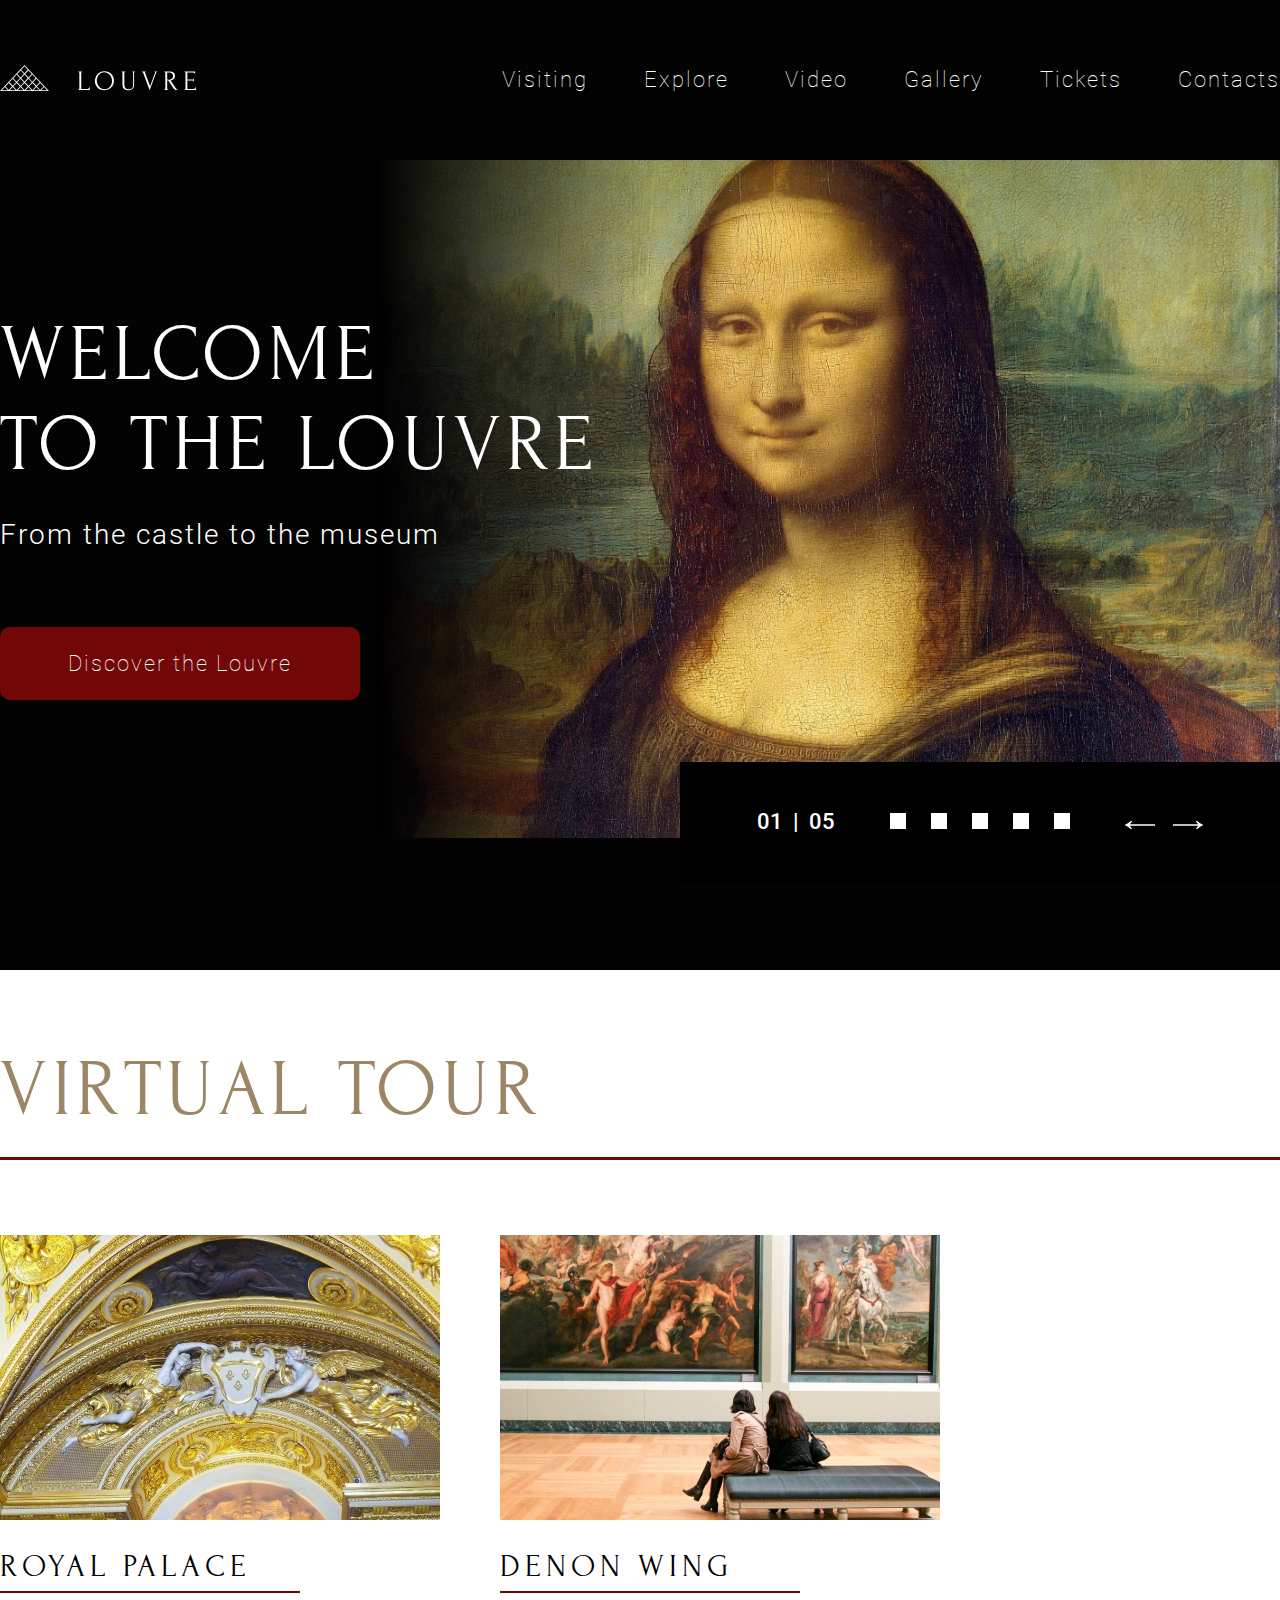
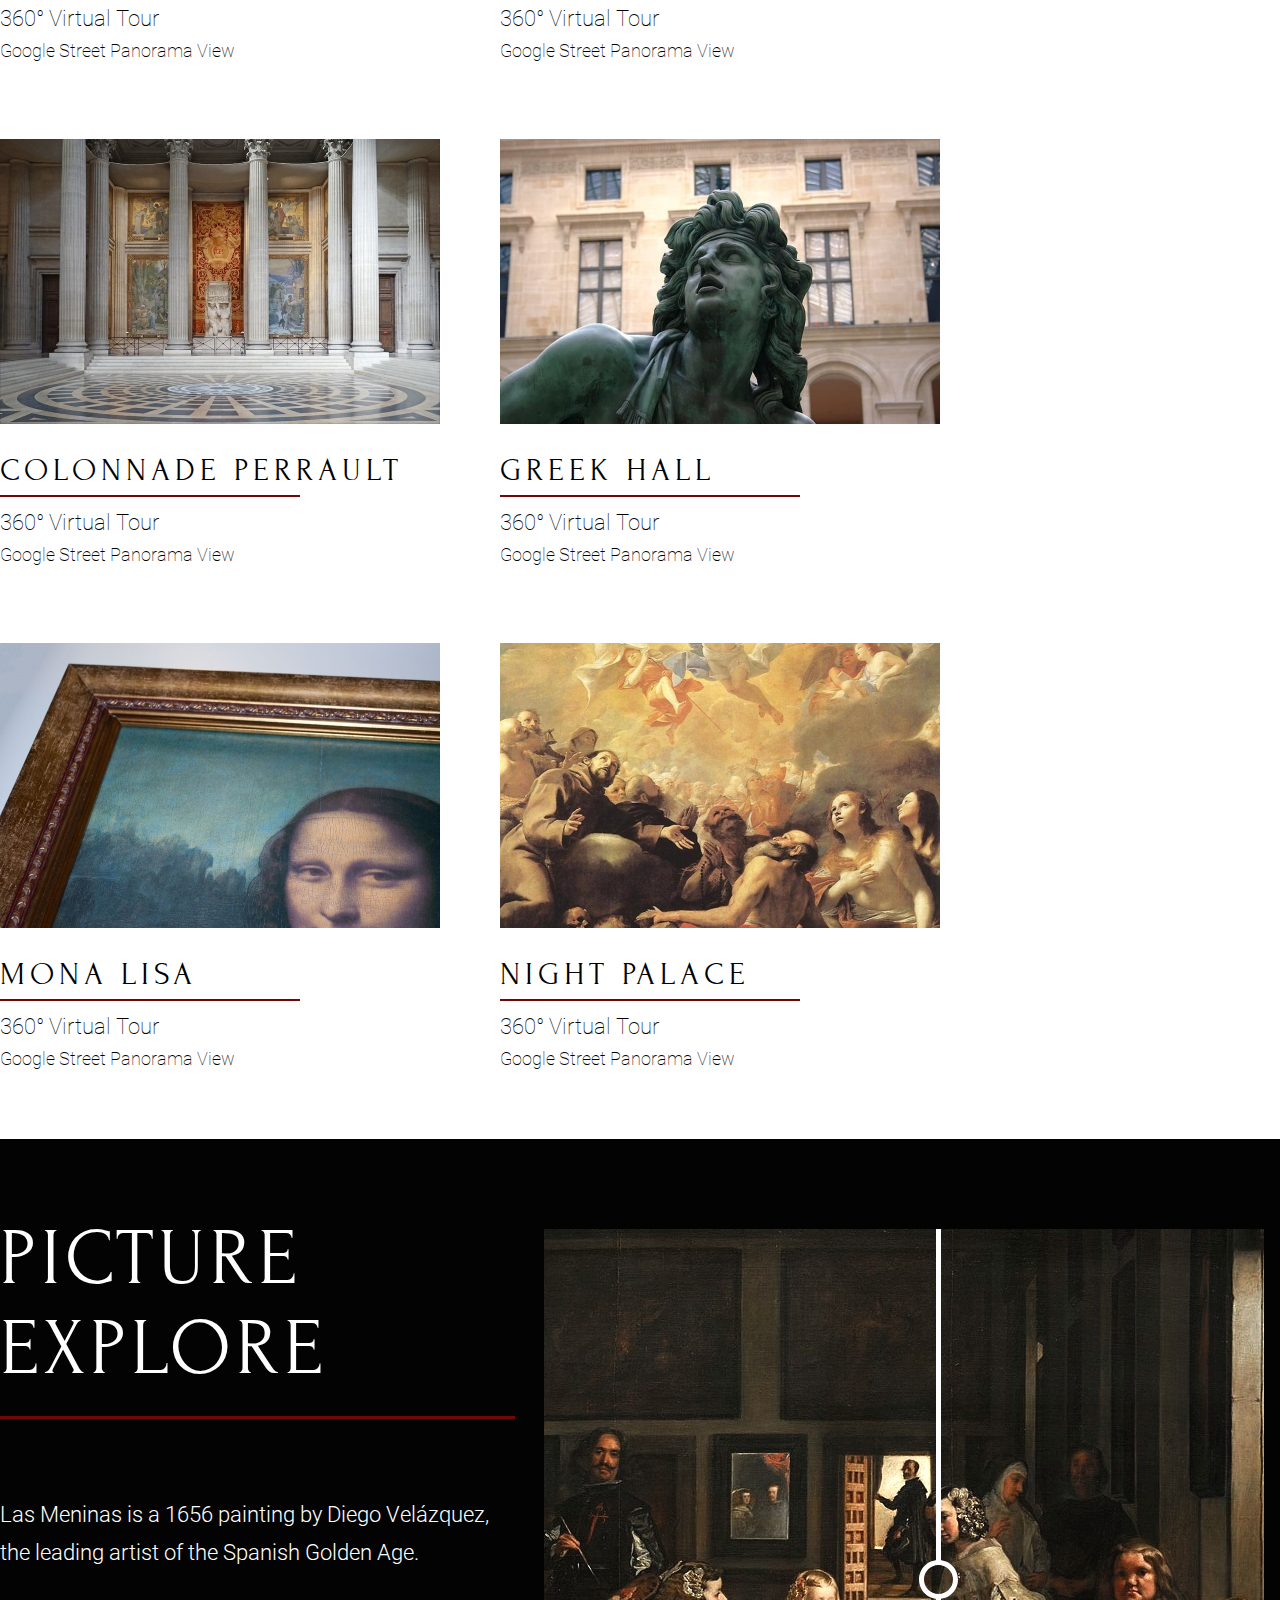
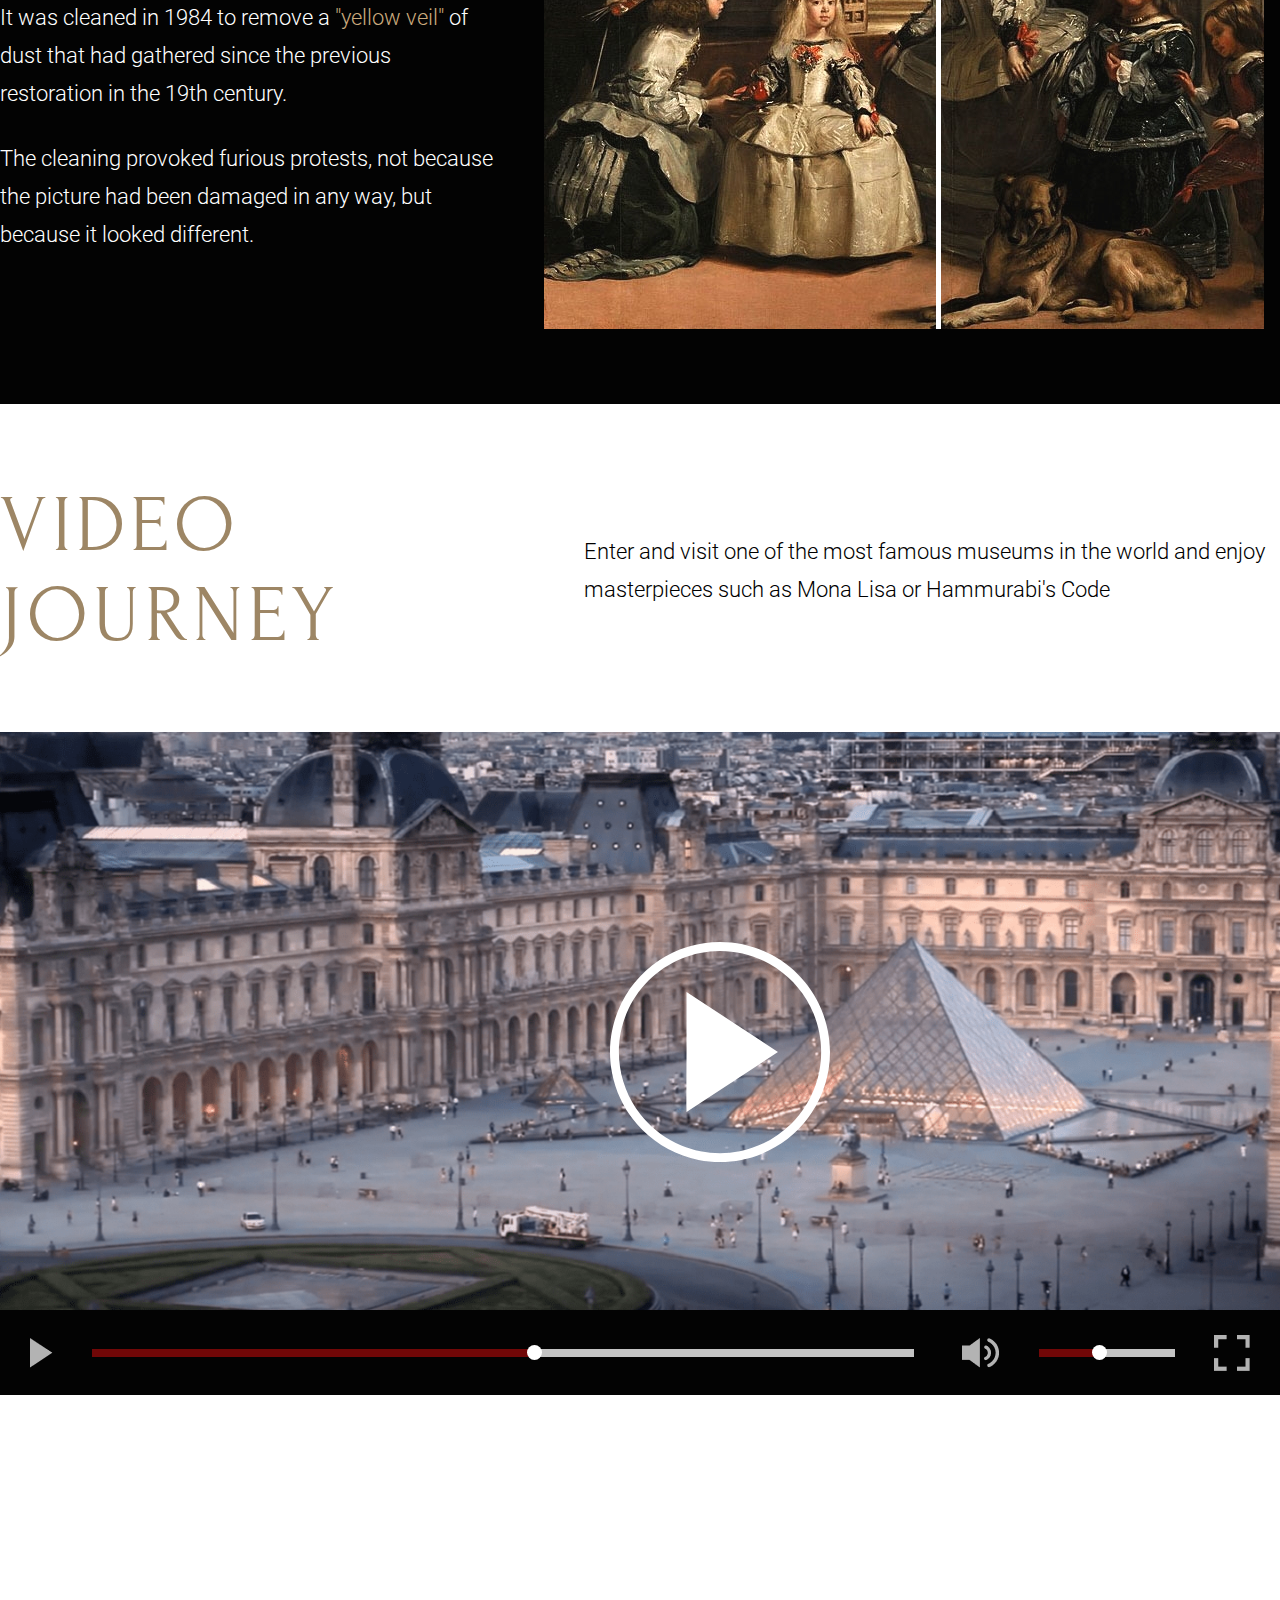
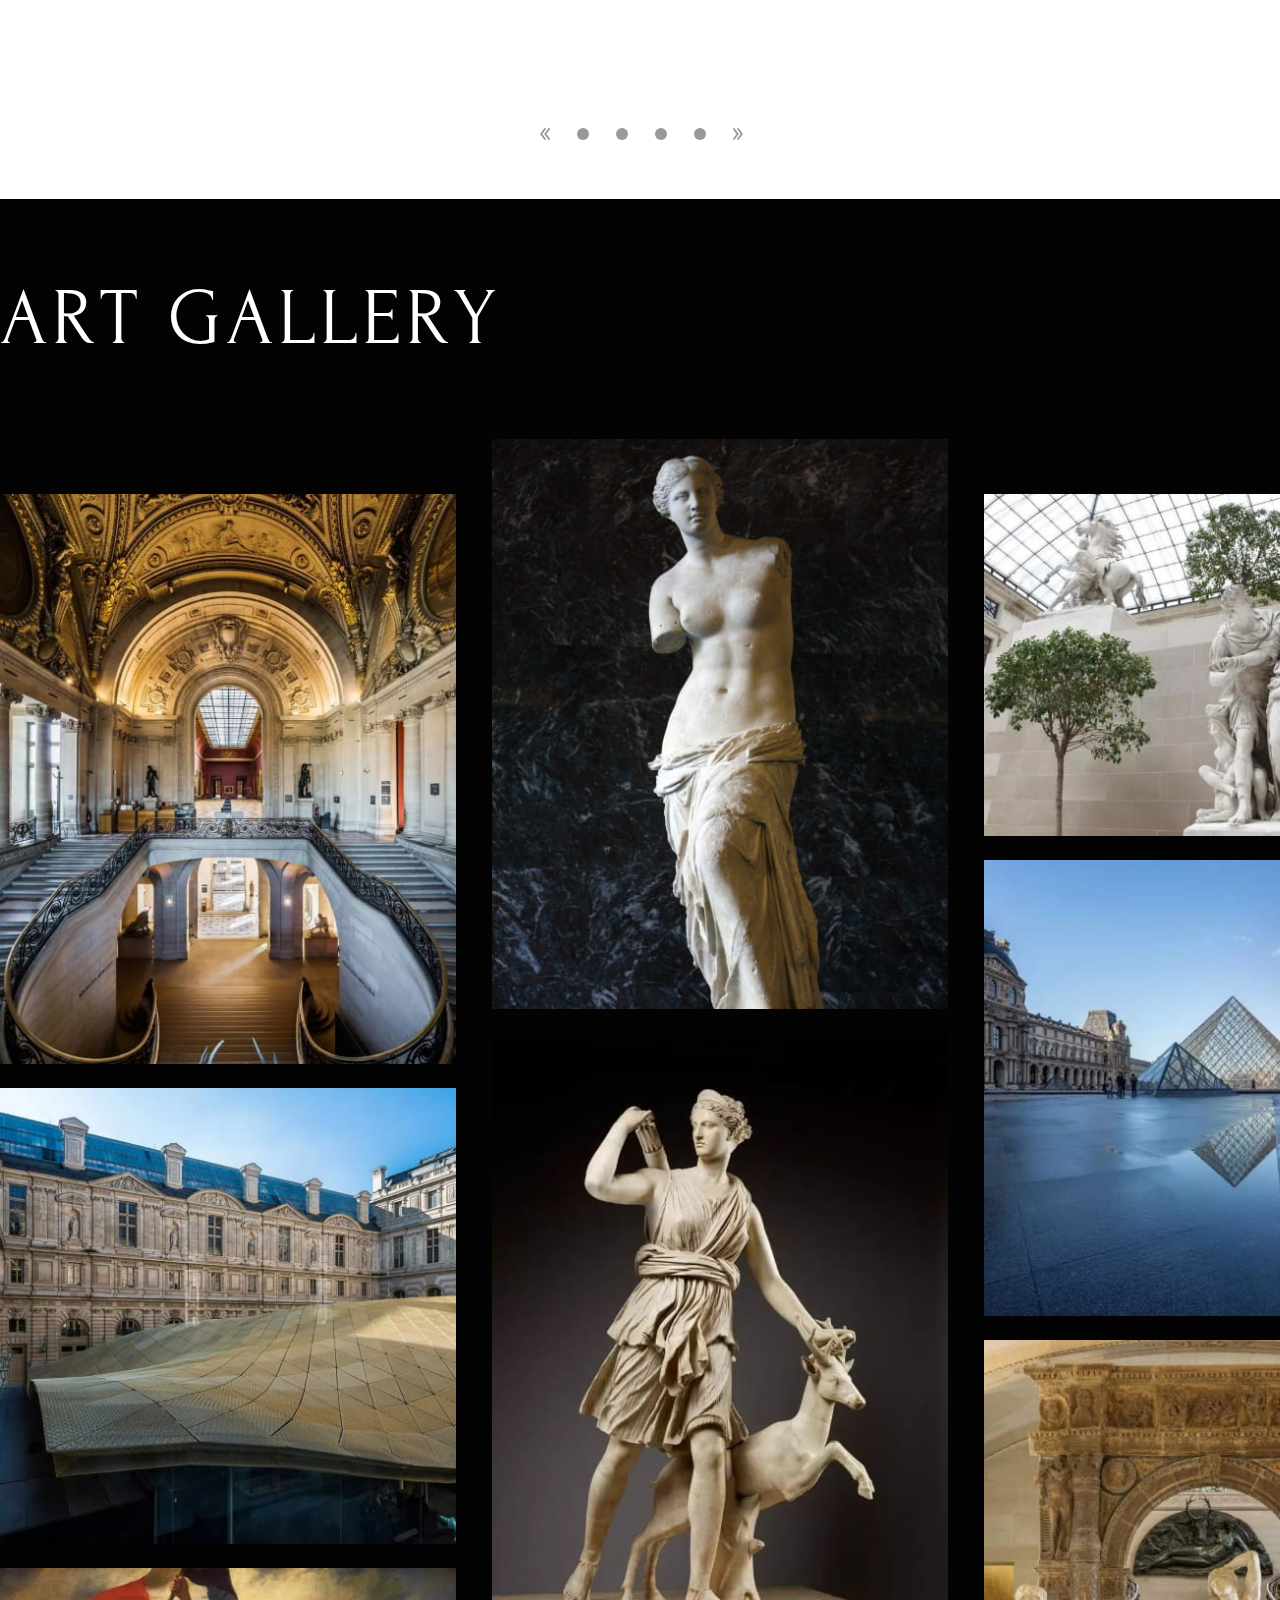
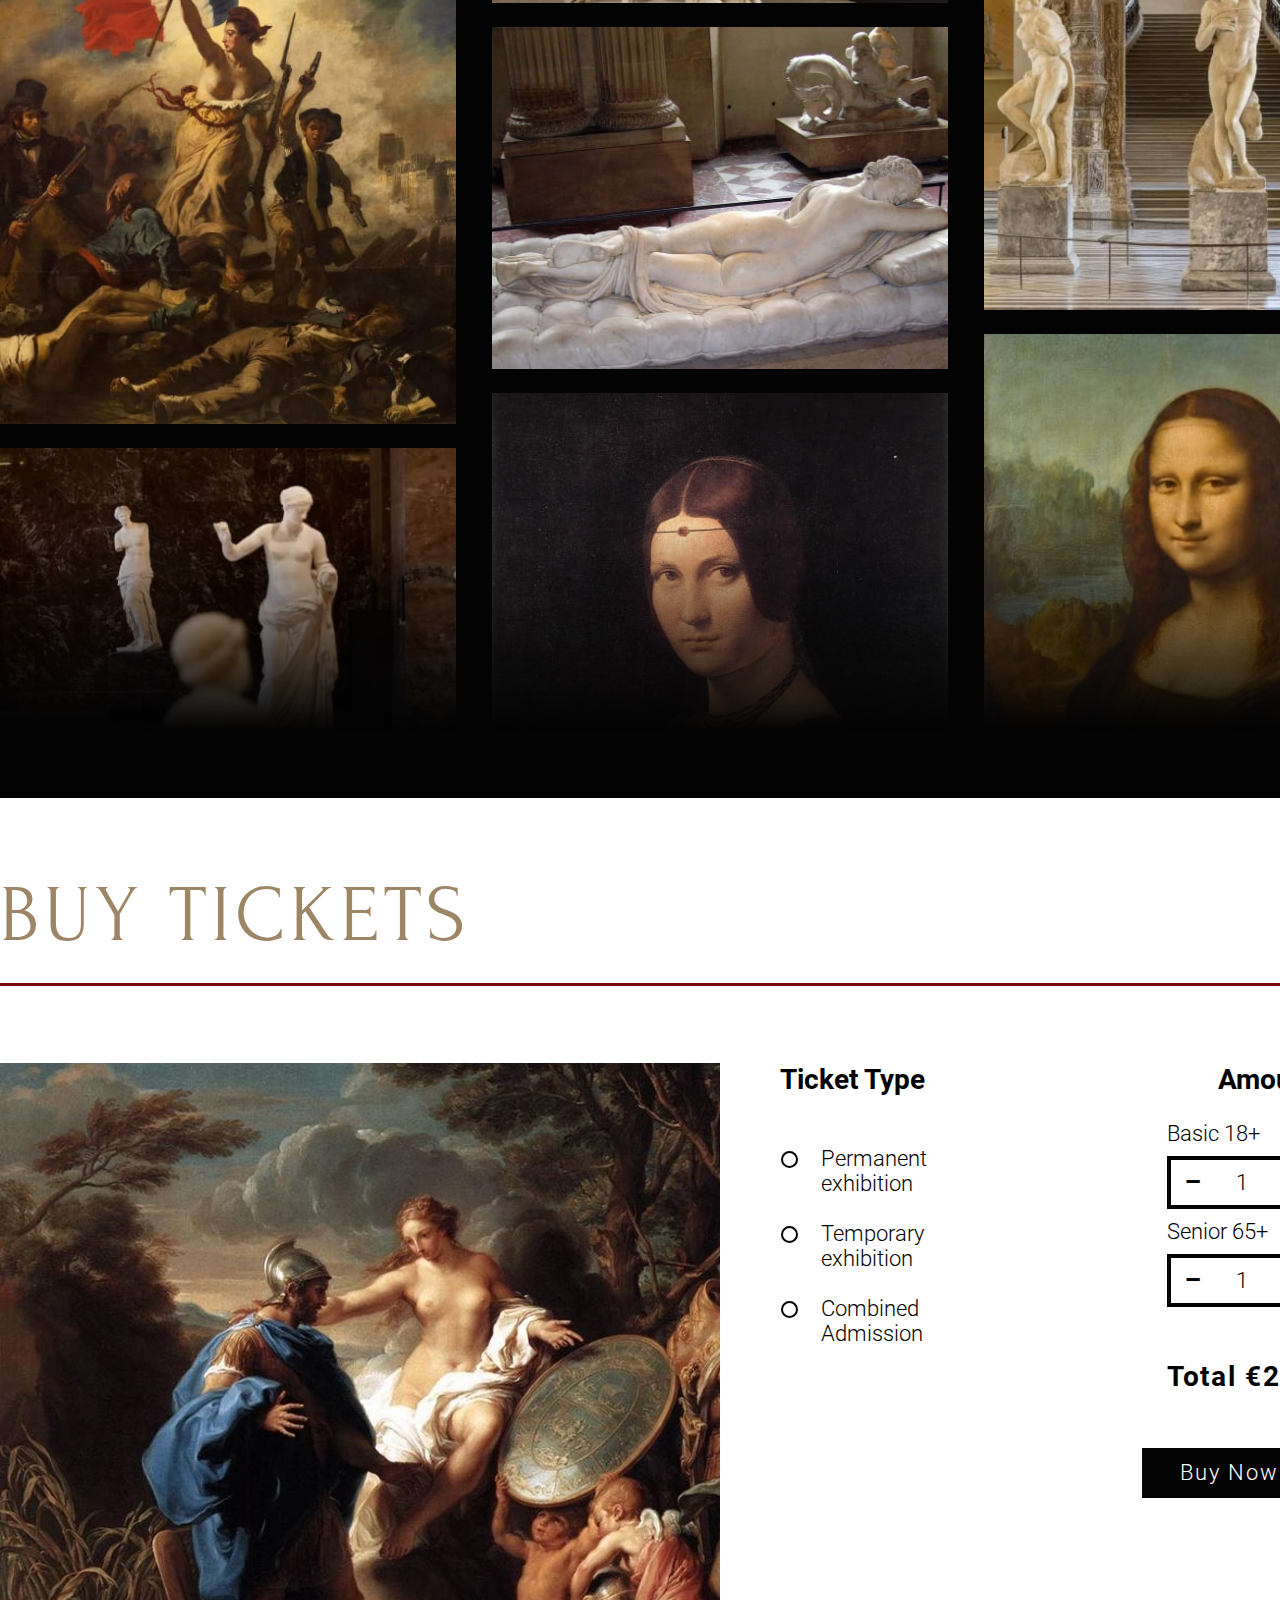
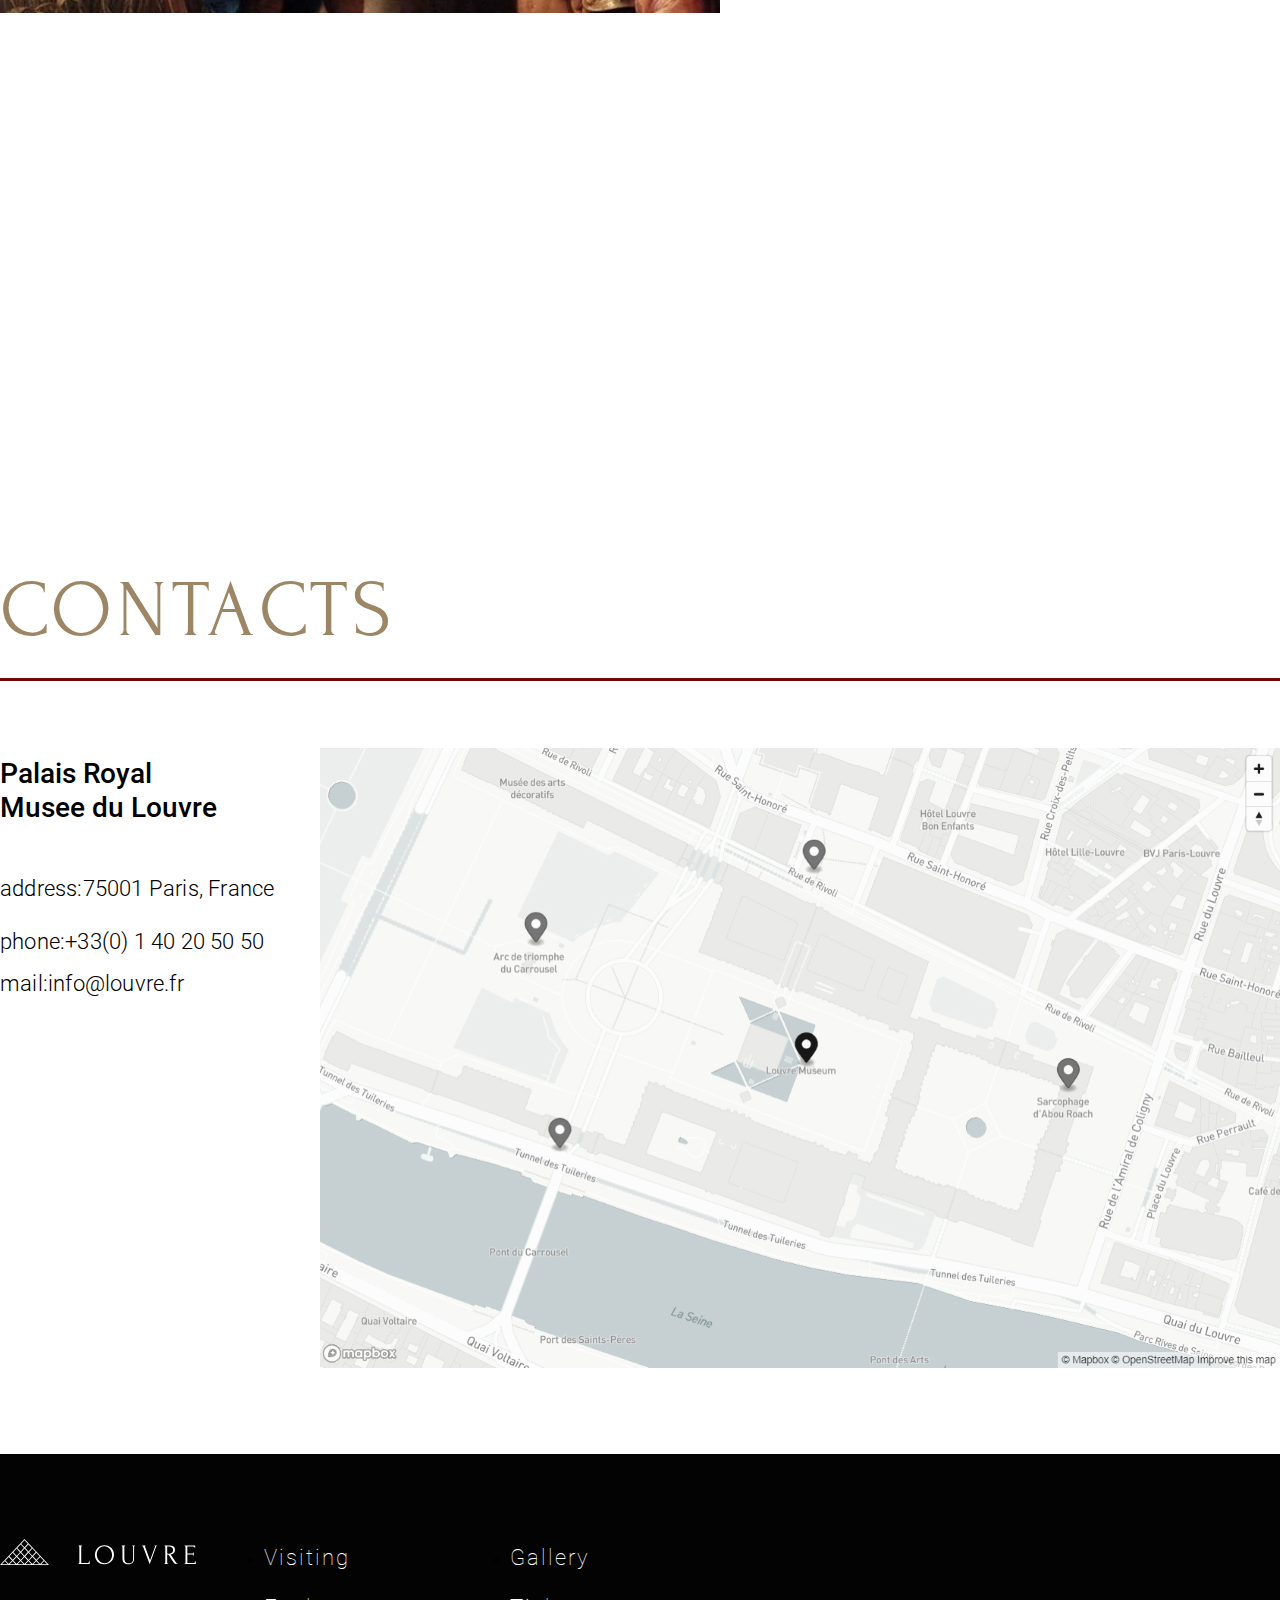
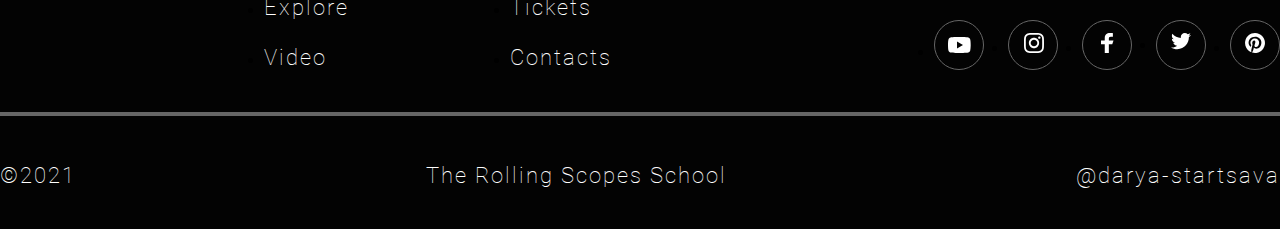
==== commit babbca6c: "feat: add adaptive markup for the video section" ====
--- a/museum-adaptive/index.html
+++ b/museum-adaptive/index.html
@@ -136,7 +136,6 @@
                 </div>
             </div>
         </section>
-        
         <section class="section video-section" id="video">
             <div class="container">
                 <div class="video-title-container">
@@ -147,31 +146,46 @@
                 <video class="video" poster="assets/img/video-journay.png" preload>
                     <source src="https://www.youtube.com/embed/zp1BXPX8jcU">
                 </video>
-                <button aria-label="Play" class="video-button-main"></button>
+                <div class="video-button-main-container">
+                    <button aria-label="Play" class="video-button-main"></button>
+                    <button aria-label="Play" class="video-button-main-1024"></button>
+                    <button aria-label="Play" class="video-button-main-768"></button>
+                    <button aria-label="Play" class="video-button-main-420"></button>
+                </div>
                 <div class="video-nav">
                     <button aria-label="Play" class="video-button button-play"></button>
-                    <input aria-label="Progress bar" type="range" class="progress-bar">
+                    <input aria-label="Progress bar" type="range" class="progress-bar" value="54" min="0" max="100"
+                        step="1">
                     <button aria-label="Button volume" class="video-button button-volume"></button>
-                    <input aria-label="Volume control" type="range" class="volume-control">
+                    <input aria-label="Volume control" type="range" class="volume-control" value="22" min="0" max="50"
+                        step="1">
                     <button aria-label="Full screen video" class="video-button button-full-screen"></button>
                 </div>
                 <div class="video-slider-container">
-                    <iframe width="452" height="254" src="https://www.youtube.com/embed/aWmJ5DgyWPI"
+                    <iframe src="https://www.youtube.com/embed/aWmJ5DgyWPI"
                         title="YouTube video player" loading="lazy"
                         allow="accelerometer; autoplay; clipboard-write; encrypted-media; gyroscope; picture-in-picture"
                         allowfullscreen></iframe>
-                    <iframe width="452" height="254" src="https://www.youtube.com/embed/Vi5D6FKhRmo"
+                    <iframe src="https://www.youtube.com/embed/Vi5D6FKhRmo"
                         title="YouTube video player" loading="lazy"
                         allow="accelerometer; autoplay; clipboard-write; encrypted-media; gyroscope; picture-in-picture"
                         allowfullscreen></iframe>
-                    <iframe width="452" height="254" src="https://www.youtube.com/embed/NOhDysLnTvY"
+                    <iframe src="https://www.youtube.com/embed/NOhDysLnTvY"
                         title="YouTube video player" loading="lazy"
                         allow="accelerometer; autoplay; clipboard-write; encrypted-media; gyroscope; picture-in-picture"
                         allowfullscreen></iframe>
                 </div>
-                <div class="video-slider-points"></div>
-            </div>
-        </section>
+                <div class="video-slider-points">
+                    <div class="video-slider-bullet"><img src="assets/svg/double-arrow-left.svg" alt=""></div>
+                    <div class="video-slider-bullet"><img src="assets/svg/video-slider-bullet.svg" alt=""></div>
+                    <div class="video-slider-bullet"><img src="assets/svg/video-slider-bullet.svg" alt=""></div>
+                    <div class="video-slider-bullet"><img src="assets/svg/video-slider-bullet.svg" alt=""></div>
+                    <div class="video-slider-bullet"><img src="assets/svg/video-slider-bullet.svg" alt=""></div>
+                    <div class="video-slider-bullet"><img src="assets/svg/double-arrow-right.svg" alt=""></div>
+                </div>
+            </div>
+        </section>
+
         <section class="section gallery-section" id="gallery">
             <div class="container container-gallery-section">
                 <h2 class="section-title-dark gallery-title">Art gallery</h2>
@@ -321,10 +335,10 @@
 
         </div>
     </footer>
-    <div class="popup-overlay"></div>
-    <script src="./js/gallery.js"></script>
-    <script src="./js/booking-tickets.js"></script>
-    <script src="./js/self-review.js"></script>
+        <div class="popup-overlay"></div>
+        <script src="./js/gallery.js"></script>
+        <script src="./js/booking-tickets.js"></script>
+        <script src="./js/self-review.js"></script>
 </body>
 
 </html>--- a/museum-adaptive/style.css
+++ b/museum-adaptive/style.css
@@ -445,8 +445,9 @@
 
 .video {
   margin-top: 5px;
-  width: 1440px;
-  height: 650px;
+  max-width: 1440px;
+  width: 100%;
+  height: auto;
   display: block;
   float: left;
 }
@@ -459,7 +460,8 @@
 
 .video-nav {
   background-color: #030303;
-  width: 1360px;
+  max-width: 1360px;
+  width: calc(100% - 80px);
   height: 85px;
   display: flex;
   justify-content: space-between;
@@ -497,30 +499,41 @@
 }
 
 .progress-bar {
-  width: 926px;
-  height: 6px;
-}
-
-input[type=range]::-webkit-slider-runnable-track {
-  -webkit-appearance: none !important;
-  background: #710707;
-  border-radius: none;
-  height: 6px;
-}
-
-input[type=range]::-webkit-slider-thumb {
-  -webkit-appearance: none !important;
-  background: #710707 !important;
-  background-color: #710707;
-  color: #710707;
-  margin-top: -5px;
+  -webkit-appearance: none;
+  width: 68.5%;
+  height: 8px;
+  background: linear-gradient(to right, #710707 0%, #710707 54%, #c4c4c4 40%, #c4c4c4 100%);
+  border: none;
+  outline: none;
+  transition: background 450ms ease-in;
+}
+
+.progress-bar::-webkit-slider-thumb {
+  -webkit-appearance: none;
+  width: 15px;
+  height: 15px;
+  border-radius: 50%;
   cursor: pointer;
-  border: 1px solid #710707;
+  background: #fff;
 }
 
 .volume-control {
-  width: 155px;
-  height: 6px;
+  -webkit-appearance: none;
+  width: 11.4%;
+  height: 8px;
+  background: linear-gradient(to right, #710707 0%, #710707 44%, #c4c4c4 40%, #c4c4c4 100%);
+  border: none;
+  outline: none;
+  transition: background 450ms ease-in;
+}
+
+.volume-control::-webkit-slider-thumb {
+  -webkit-appearance: none;
+  width: 15px;
+  height: 15px;
+  border-radius: 50%;
+  cursor: pointer;
+  background: #fff;
 }
 
 .video-button-main {
@@ -530,26 +543,36 @@
   position: absolute;
   margin-top: 215px;
   margin-left: 610px;
-  background: url("assets/img/video-button-main.png");
+  background: url("assets/svg/video-button-main.svg");
   border: none;
 }
 
+.video-button-main-1024,
+.video-button-main-768,
+.video-button-main-420 {
+  display: none;
+}
+
 .video-slider-container {
   display: flex;
   justify-content: space-between;
-  width: 1440px;
+  max-width: 1440px;
+  width: 100%;
   margin-top: 40px;
 }
 
 .video-slider-container iframe {
   border: none;
+  width: 452px;
+  height: 254px;
 }
 
 .video-slider-points {
-  background-image: url("./assets/svg/video-slider-points.svg");
+  display: flex;
+  column-gap: 27px;
   width: 200px;
   height: 12px;
-  margin: 40px auto;
+  margin: 37px auto;
 }
 
 /* GALLERY SECTION */
@@ -1231,6 +1254,60 @@
     height: 97%;
     left: calc(55% + 23px);
   }
+
+  /* VIDEO SECTION 1024PX*/
+
+  .video-section {
+    height: auto;
+    padding-left: 20px;
+    padding-right: 20px;
+  }
+
+  .section-video-text {
+    display: none;
+  }
+
+  .video {
+    margin-top: 5px;
+  }
+
+  .video-button-main-1024 {
+    width: 152px;
+    height: 152px;
+    display: block;
+    position: absolute;
+    margin-top: 155px;
+    margin-left: 415px;
+    background: url("assets/svg/video-button-main1024.svg");
+    border: none;
+  }
+
+  .video-button-main {
+    display: none;
+  }
+
+  .video-nav {
+    height: 60px;
+  }
+
+  .progress-bar {
+    width: 62.5%;
+    height: 4px;
+  }
+
+  .volume-control {
+    width: 16%;
+    height: 4px;
+  }
+
+  .video-slider-container {
+    flex-wrap: wrap;
+  }
+
+  .video-slider-container iframe {
+    width: 300px;
+    height: 170px;
+  }
 }
 
 /* MEDIA 768PX*/
@@ -1241,12 +1318,14 @@
 
   .container-logo {
     padding-left: 20px;
+    margin-top: -13px;
   }
 
   /* WELCOME SECTION 768PX */
 
   .slider-picture {
     padding-right: 0;
+    margin-top: -23px;
   }
 
   .slider-picture-img {
@@ -1265,6 +1344,8 @@
 
   .welcome-left {
     height: 208px;
+    margin-top: 10px;
+    padding-left: 0;
   }
 
   .section-title-dark {
@@ -1393,6 +1474,44 @@
   .explorer-slider {
     left: calc(55% + 20px);
   }
+
+  /* VIDEO SECTION 768PX*/
+
+  .video {
+    margin-top: -15px;
+  }
+
+  .video-button-main-768 {
+    width: 80px;
+    height: 80px;
+    display: block;
+    position: absolute;
+    margin-top: 110px;
+    margin-left: 325px;
+    background: url("assets/svg/video-button-main768.svg");
+    border: none;
+  }
+
+  .video-button-main-1024 {
+    display: none;
+  }
+
+  .video-slider-container {
+    margin-top: 17px;
+  }
+
+  .video-slider-container iframe {
+    width: 355px;
+    height: 200px;
+  }
+
+  .video-slider-container iframe:last-child {
+    display: none;
+  }
+
+  .video-slider-points {
+    margin: 18px auto;
+  }
 }
 
 /* MEDIA 420PX*/
@@ -1401,6 +1520,10 @@
   /* HEADER 420PX */
   .header-container {
     height: 90px;
+  }
+
+  .container-logo {
+    margin-top: 0px;
   }
 
   .logo {
@@ -1430,6 +1553,7 @@
     height: 170px;
     display: unset;
     padding-left: 0;
+    margin-top: 0;
   }
 
   .welcome-text {
@@ -1445,6 +1569,7 @@
 
   .slider-picture {
     padding-top: 10px;
+    margin-top: 0;
   }
 
   .first-slider-picture-img {
@@ -1519,4 +1644,55 @@
     left: calc(55% + 11px);
     height: 95%;
   }
+
+  /* VIDEO SECTION 420PX*/
+
+  .video-section {
+    padding-top: 82px;
+  }
+
+  .video {
+    margin-top: -5px;
+  }
+
+  .video-button-main-420 {
+    width: 50px;
+    height: 50px;
+    display: block;
+    position: absolute;
+    margin-top: 57px;
+    margin-left: 165px;
+    background: url("assets/svg/video-button-main420.svg");
+    border: none;
+  }
+
+  .video-button-main-768 {
+    display: none;
+  }
+
+  .video-nav {
+    height: 55px;
+  }
+
+  .video-slider-container {
+    margin-top: 41px;
+  }
+
+  .video-slider-container iframe {
+    width: 180px;
+    height: 100px;
+  }
+
+  .video-slider-container iframe:last-child {
+    display: none;
+  }
+
+  .video-slider-points {
+    margin: 35px auto;
+    justify-content: center;
+  }
+
+  .video-slider-bullet img {
+    width: 9px;
+  }
 }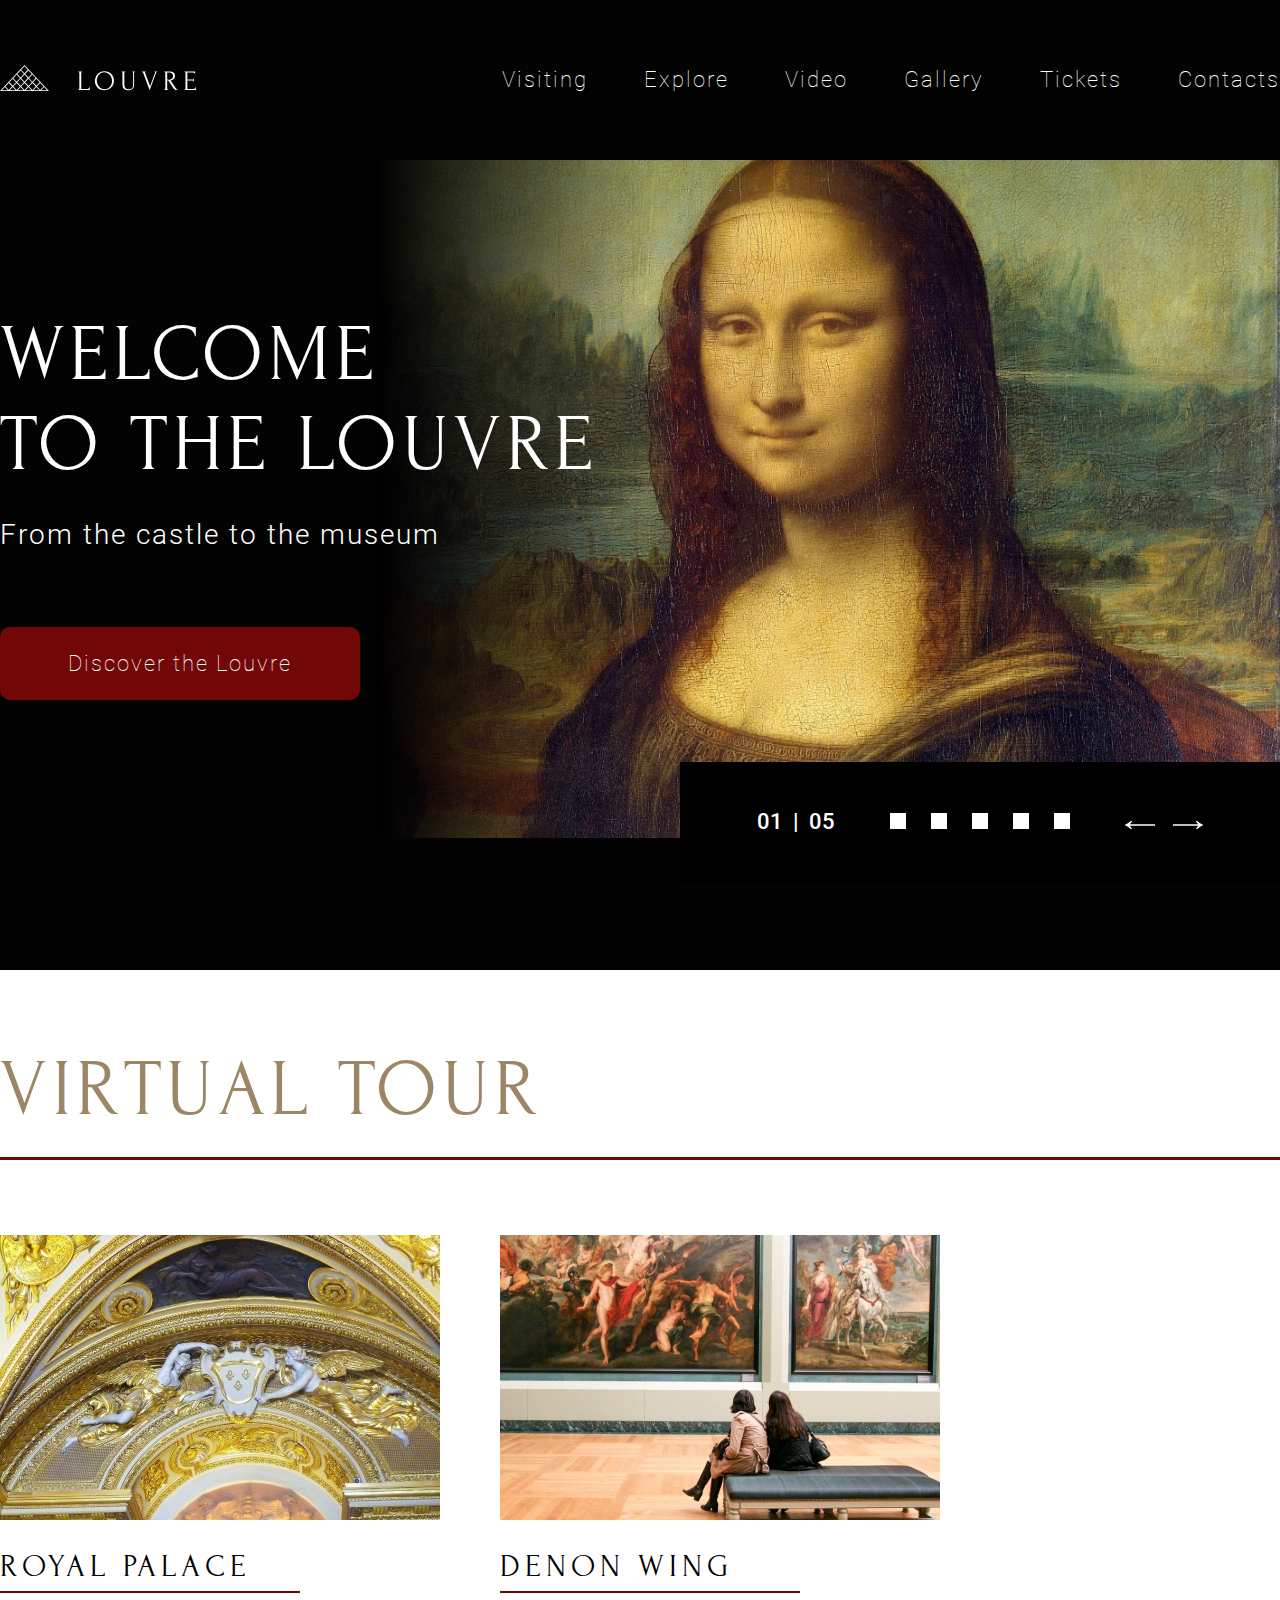
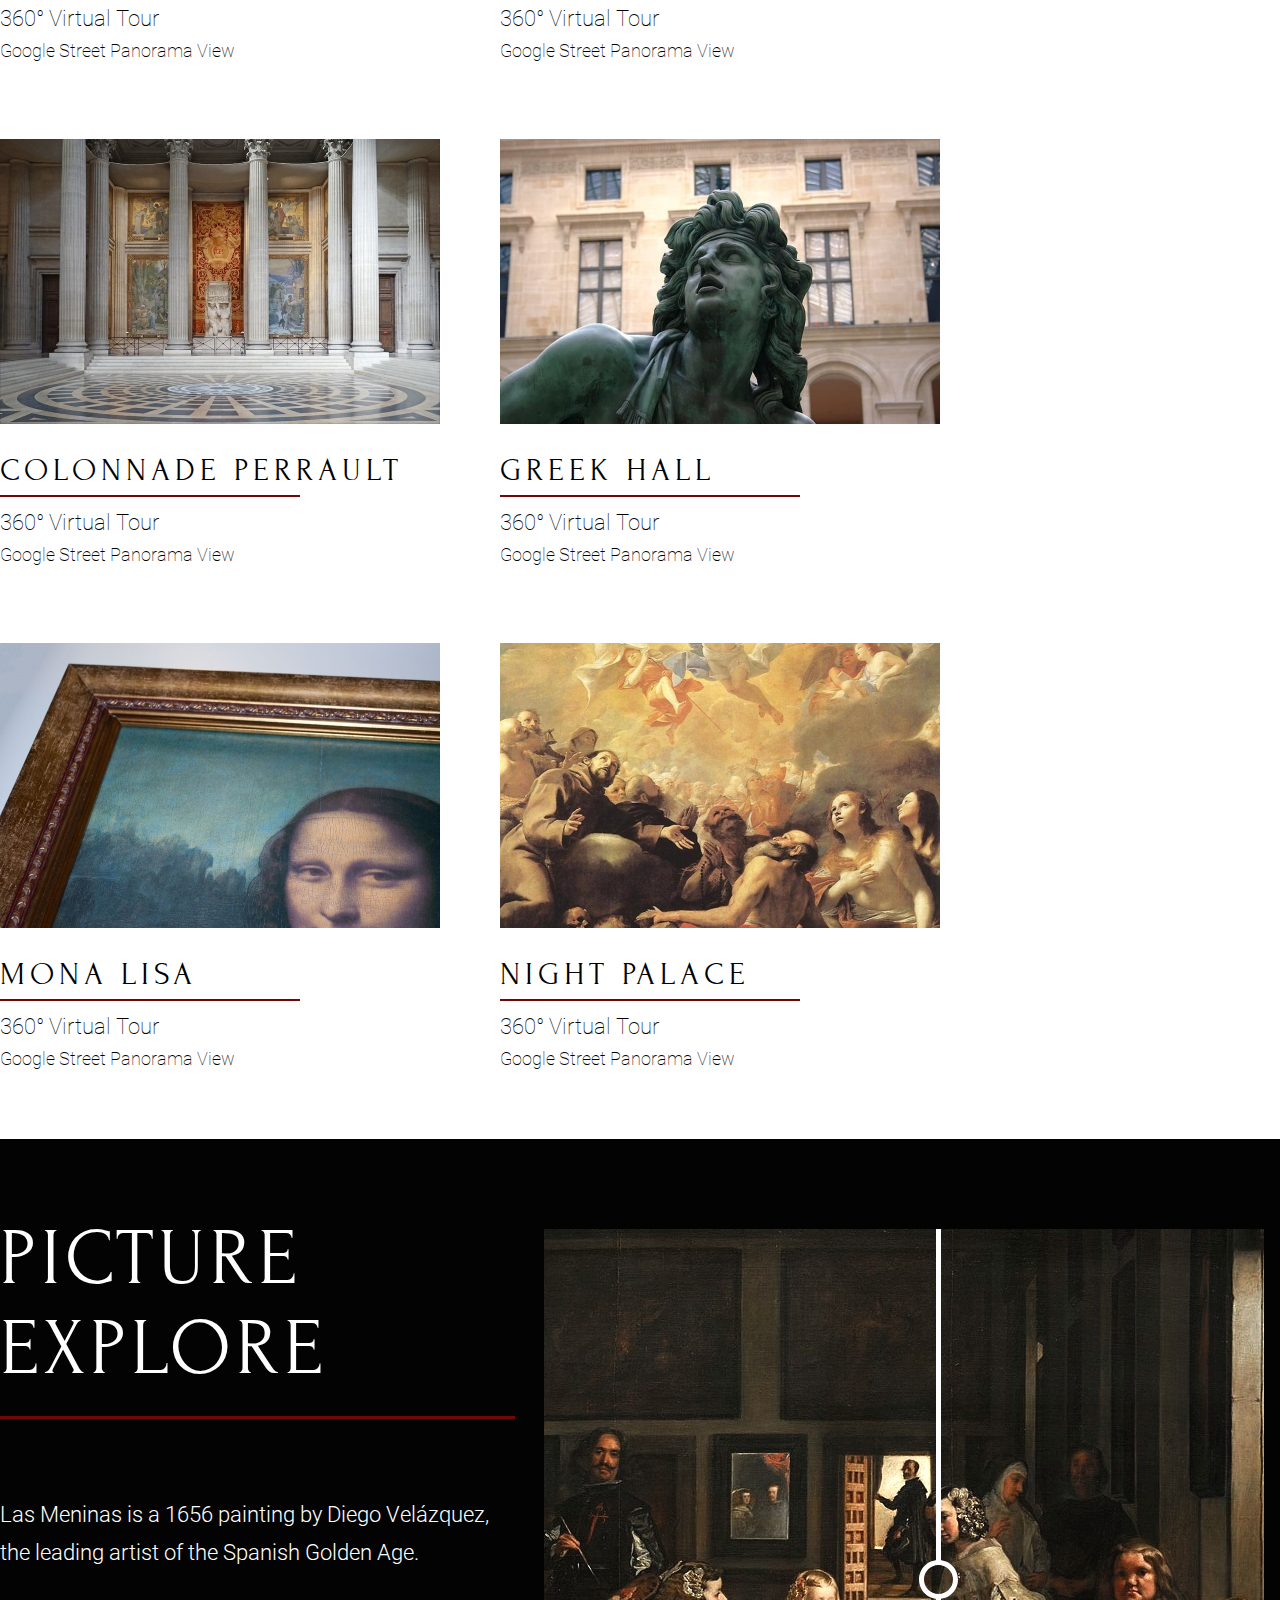
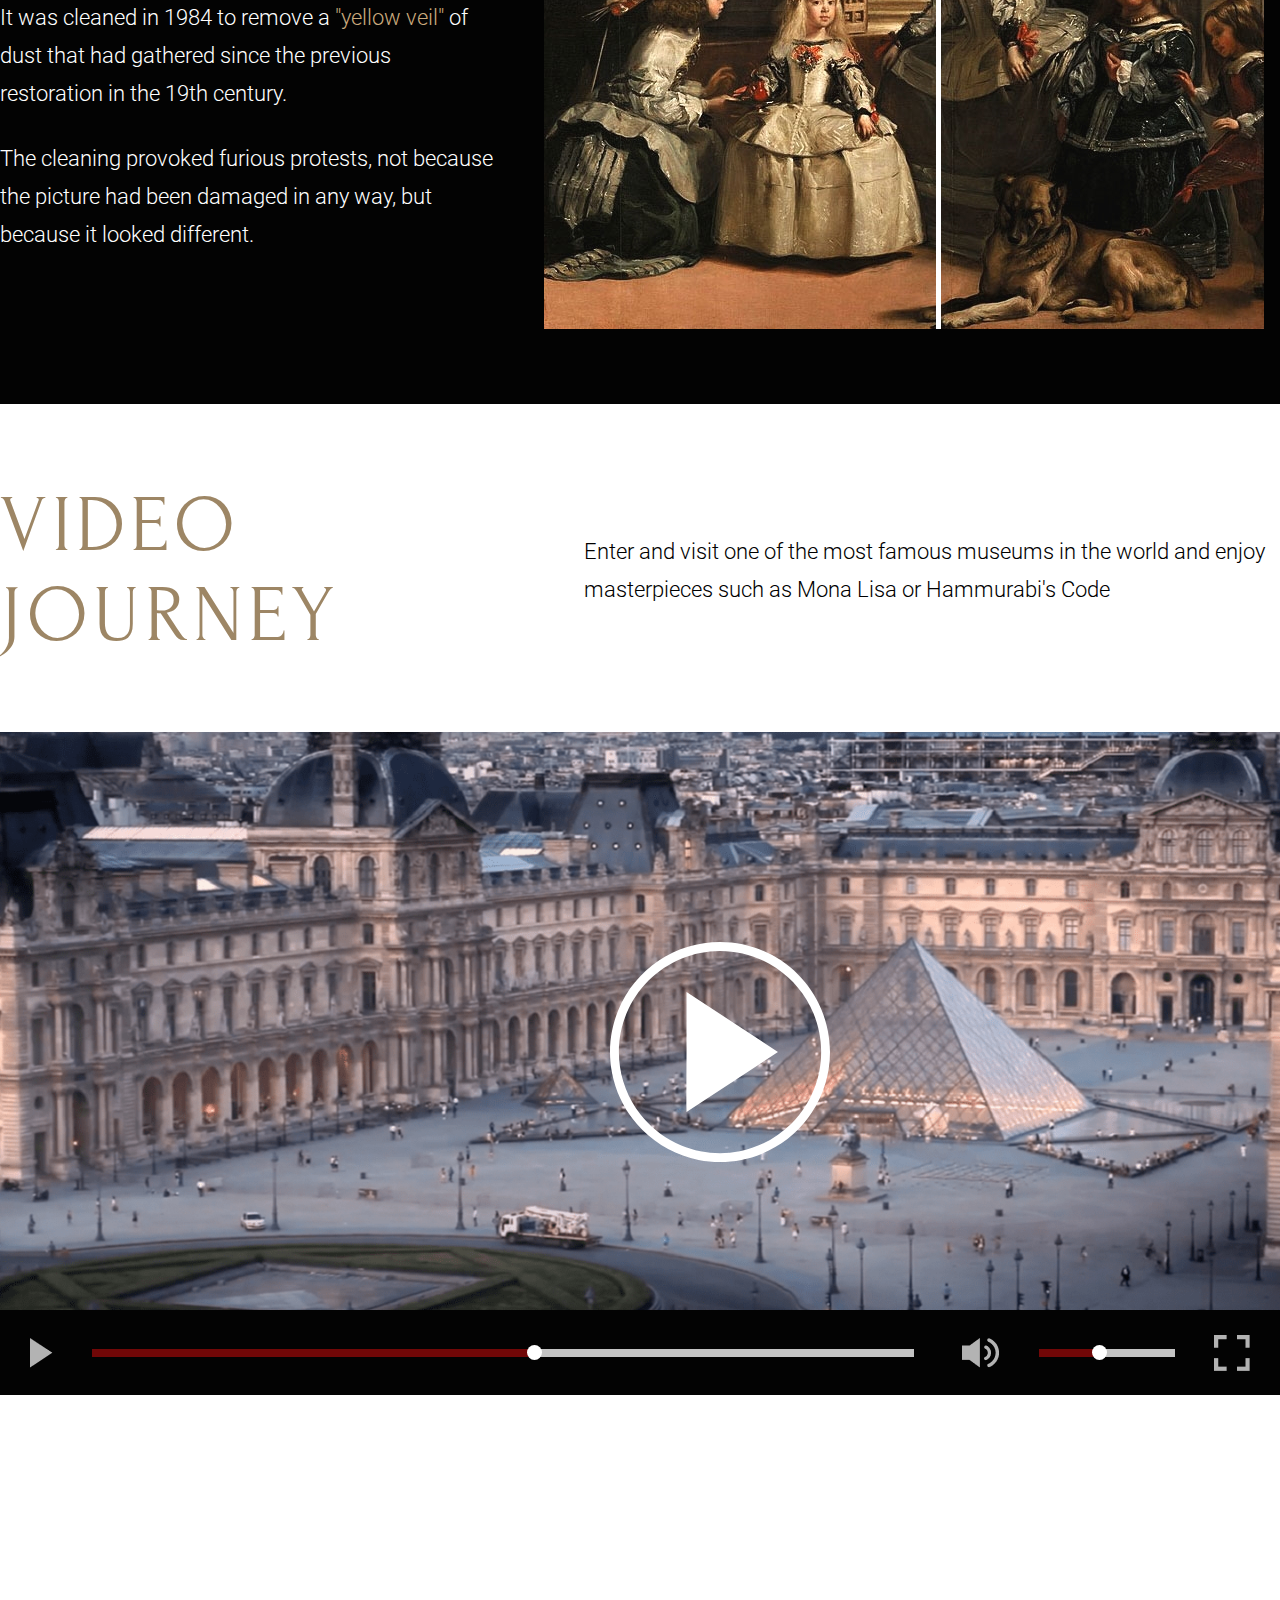
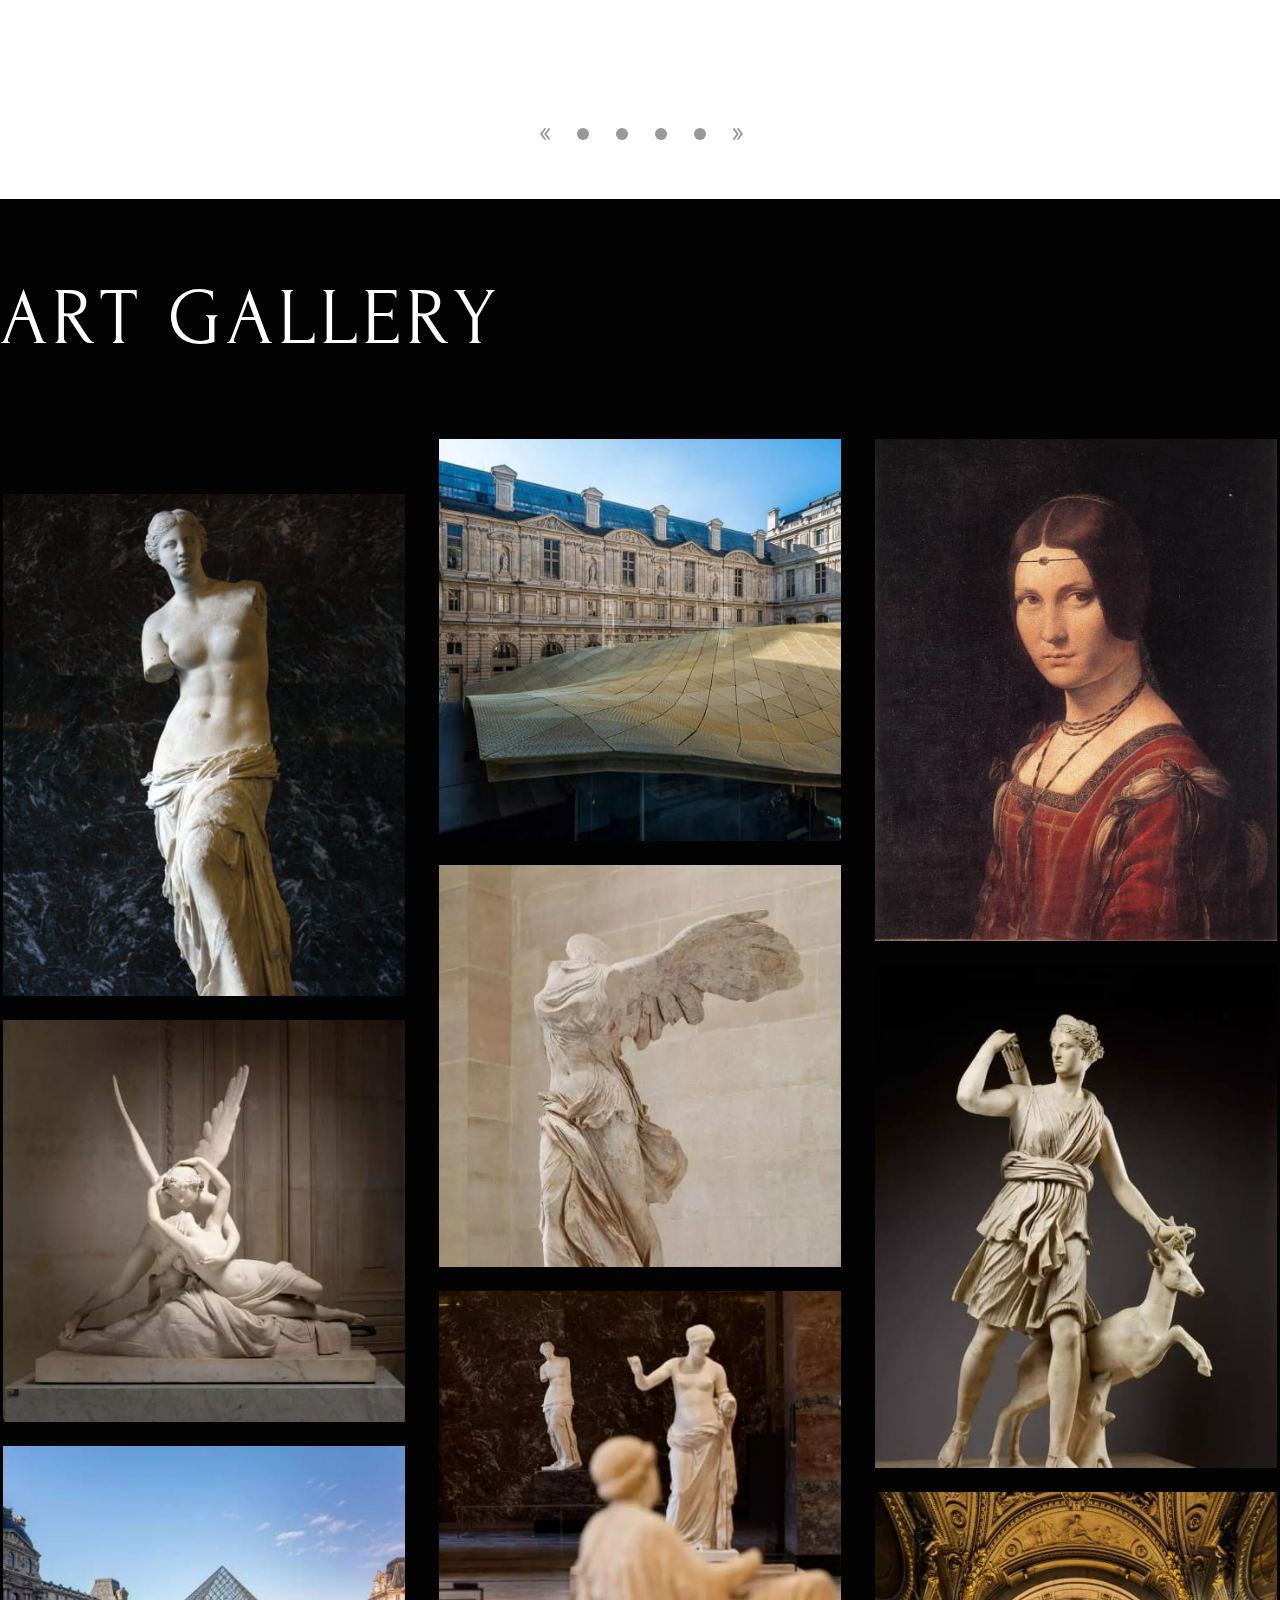
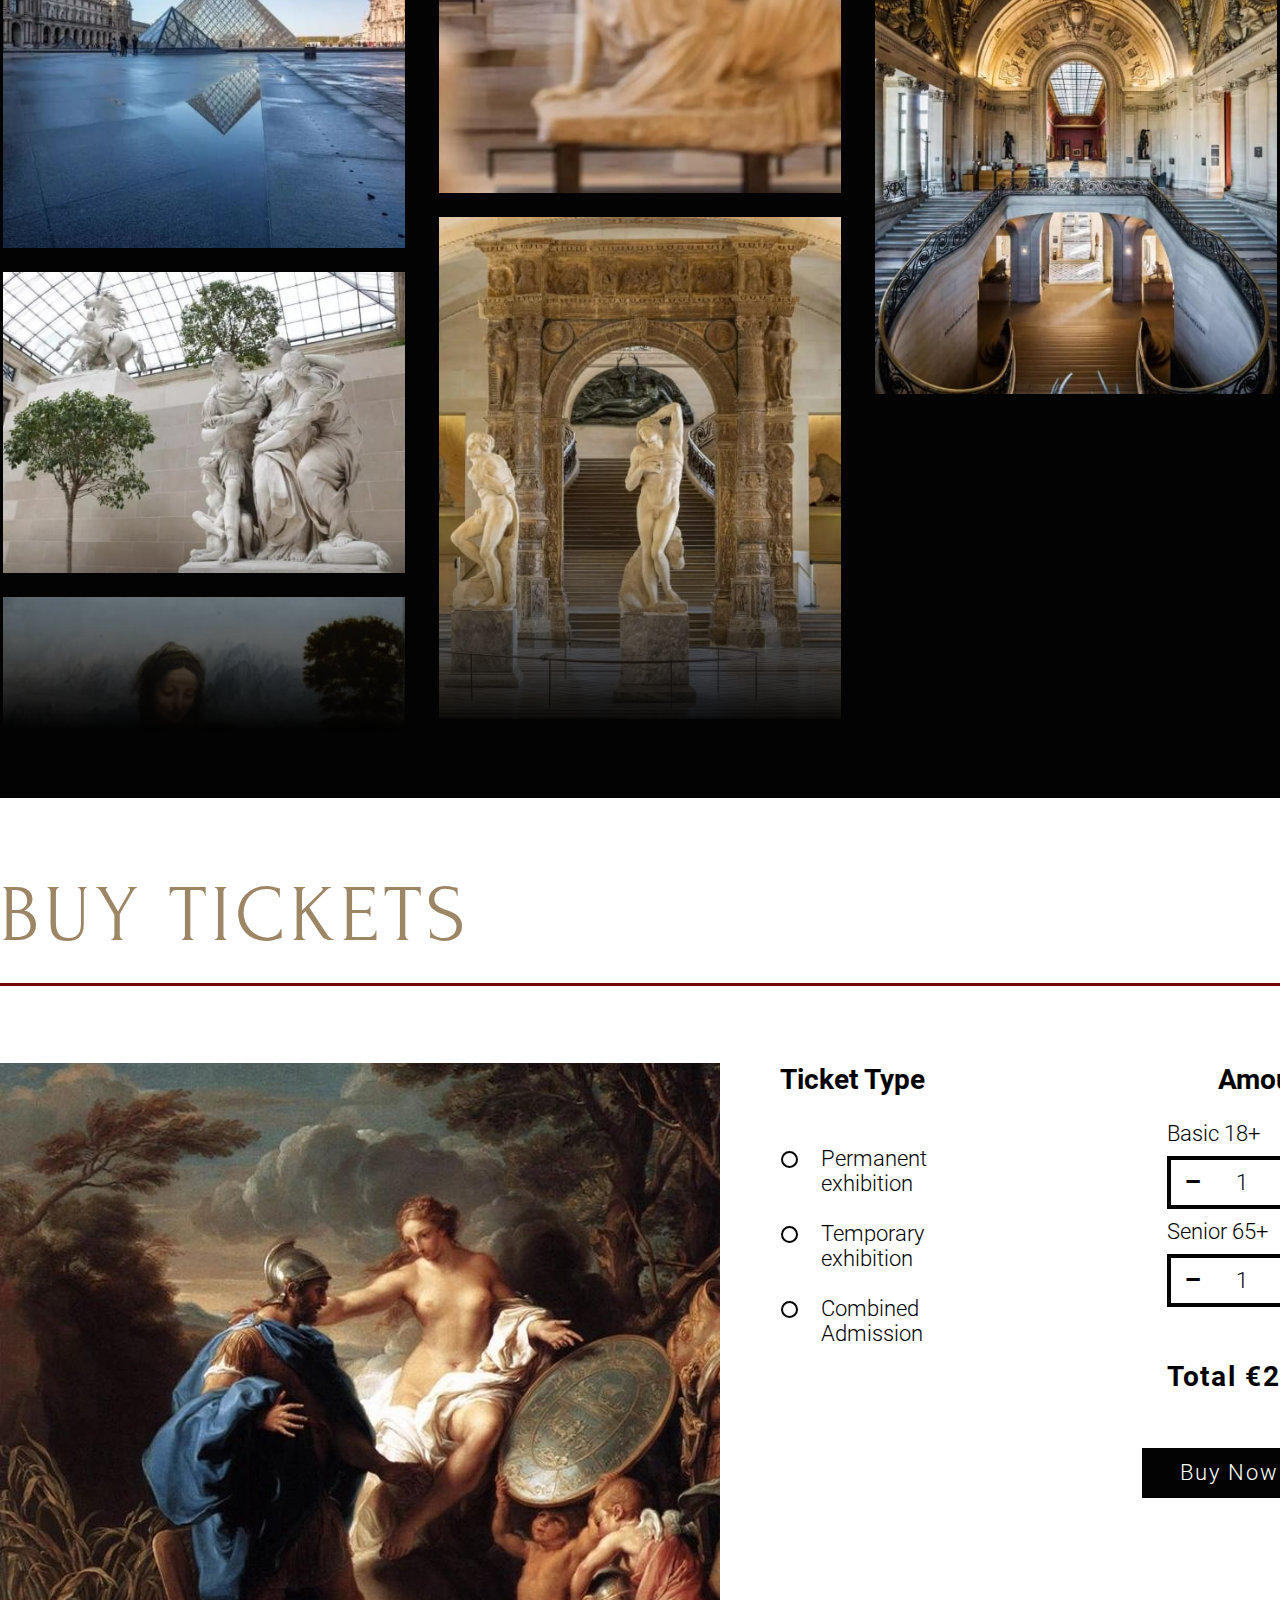
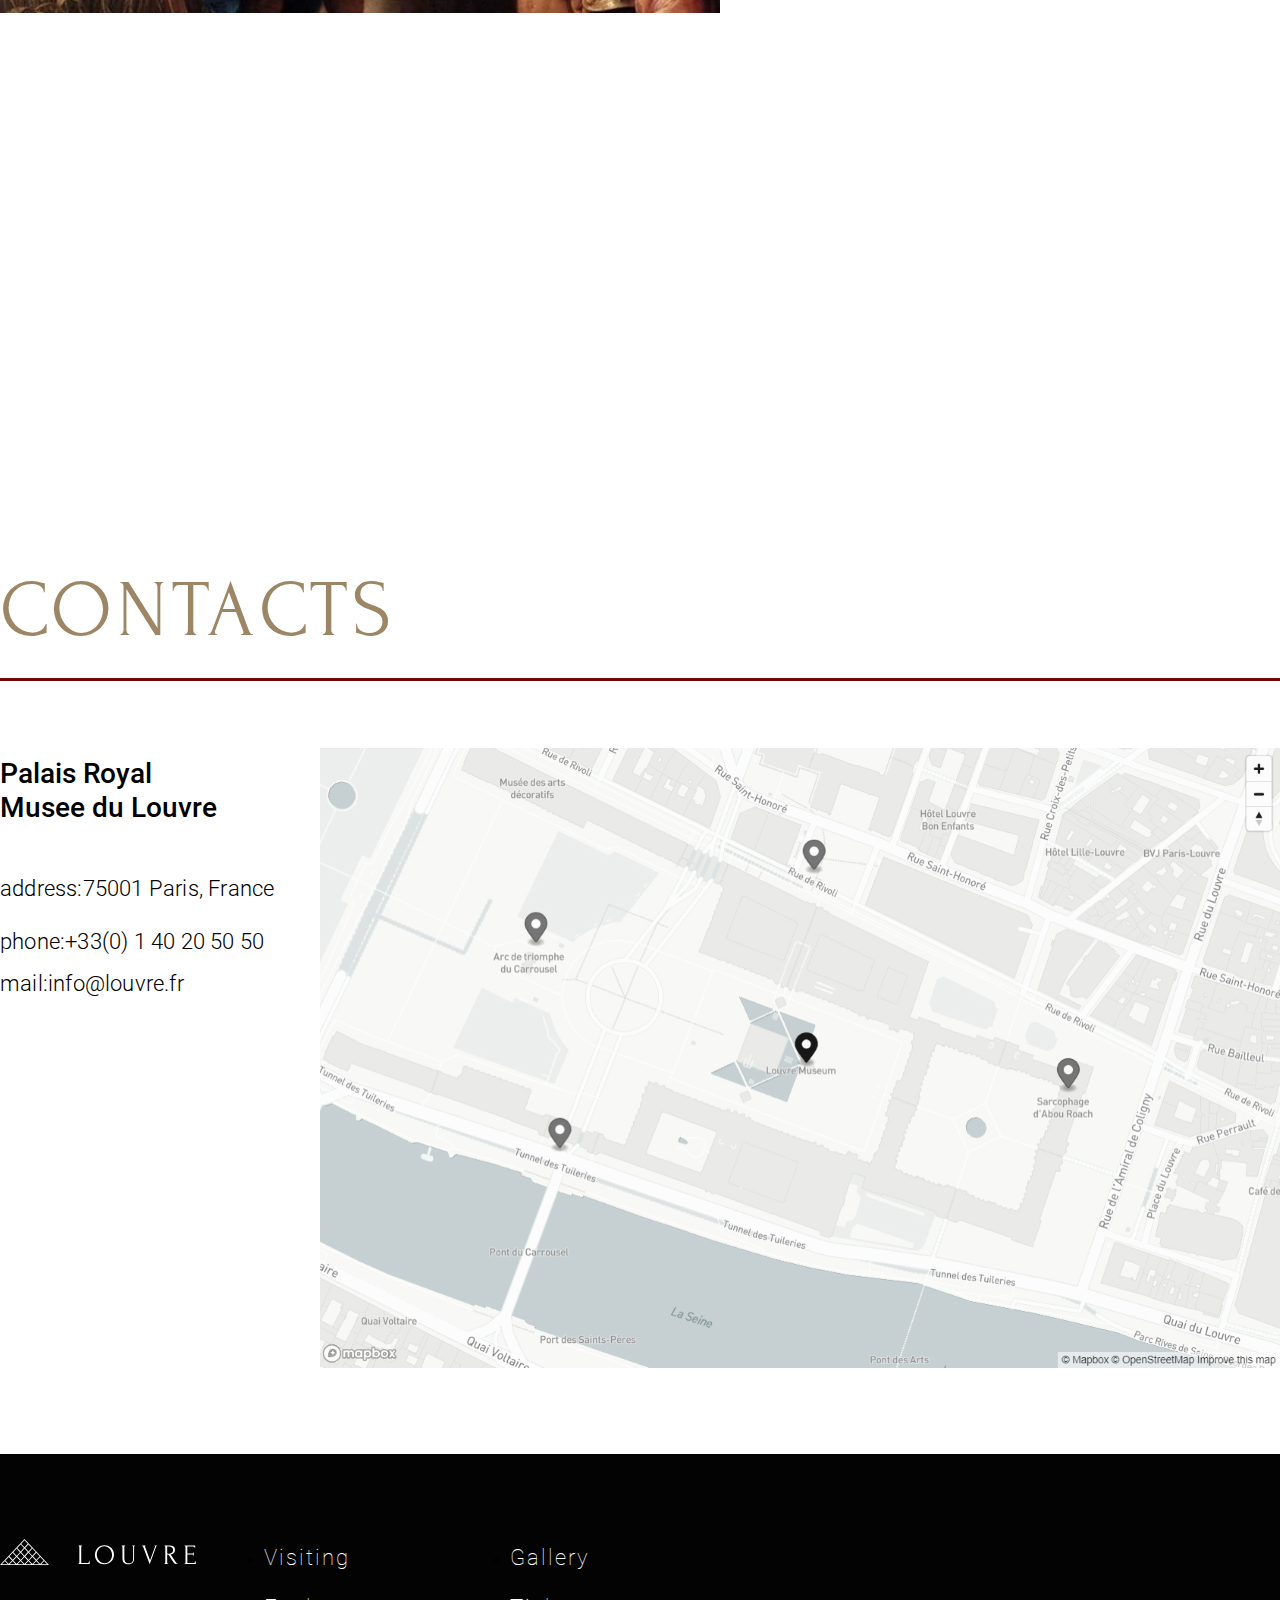
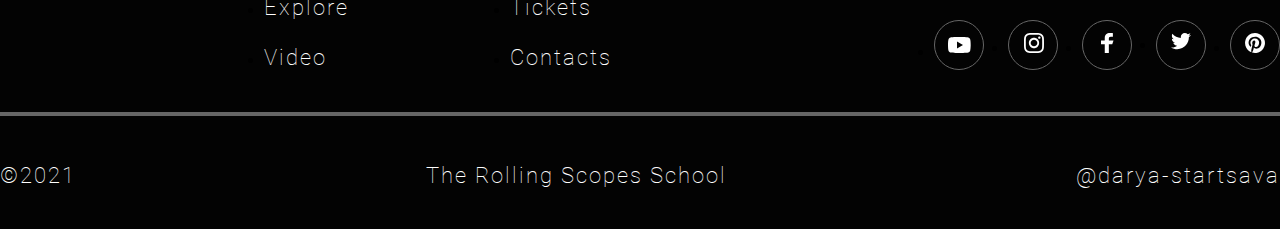
==== commit 9f1bf5cb: "feat: add adaptive markup for the gallery section" ====
--- a/museum-adaptive/index.html
+++ b/museum-adaptive/index.html
@@ -185,7 +185,6 @@
                 </div>
             </div>
         </section>
-
         <section class="section gallery-section" id="gallery">
             <div class="container container-gallery-section">
                 <h2 class="section-title-dark gallery-title">Art gallery</h2>
@@ -193,6 +192,7 @@
                 </div>
             </div>
         </section>
+
         <section class="section tickets-section" id="tickets">
             <div class="container">
                 <h2 class="section-title underline-title section-tickets-title">Buy tickets</h2>
--- a/museum-adaptive/style.css
+++ b/museum-adaptive/style.css
@@ -581,9 +581,12 @@
   flex-direction: column;
   flex-wrap: wrap;
   align-items: center;
-  column-gap: 36px;
+  column-gap: 2.8%;
   row-gap: 24px;
   height: 2956px;
+  width: 96%;
+  max-width: 1440px;
+  margin-left: 3px;
 }
 
 .gallery-title {
@@ -611,8 +614,10 @@
 }
 
 .gallery-picture {
-  width: 456px;
-}
+  width: 32.7%;
+  max-width: 456px;
+}
+
 /* TICKETS SECTION*/
 
 .tickets-section {
@@ -1261,6 +1266,7 @@
     height: auto;
     padding-left: 20px;
     padding-right: 20px;
+    padding-bottom: 26px;
   }
 
   .section-video-text {
@@ -1308,6 +1314,39 @@
     width: 300px;
     height: 170px;
   }
+
+  /* GALLERY SECTION 1024PX */
+  .gallery-section {
+    padding-left: 20px;
+    padding-top: 53px;
+    height: auto;
+  }
+
+  .gallery-title {
+    margin-bottom: 53px;
+  }
+
+  .container-gallery-section {
+    height: 1333px;
+  }
+
+  .container-gallery-inner-section {
+    column-gap: 3.7%;
+    height: 2102px;
+    margin-left: 1px;
+  }
+
+  .gallery-picture {
+    width: 31.5%;
+  }
+
+  .container-gallery-inner-section img:nth-child(1) {
+    margin-top: 50px;
+  }
+
+  .container-gallery-inner-section img:nth-child(11) {
+    margin-top: 50px;
+  }
 }
 
 /* MEDIA 768PX*/
@@ -1476,6 +1515,10 @@
   }
 
   /* VIDEO SECTION 768PX*/
+
+  .video-section {
+    padding-bottom: 63px;
+  }
 
   .video {
     margin-top: -15px;
@@ -1512,6 +1555,26 @@
   .video-slider-points {
     margin: 18px auto;
   }
+
+  /* GALLERY SECTION 768PX */
+
+  .gallery-title {
+    margin-bottom: 71px;
+  }
+
+  .container-gallery-section {
+    height: 1077px;
+    padding-top: 15px;
+  }
+
+  .container-gallery-inner-section {
+    margin-left: -2px;
+    max-width: 768px;
+  }
+
+  .gallery-picture {
+    width: 49%;
+  }
 }
 
 /* MEDIA 420PX*/
@@ -1649,6 +1712,7 @@
 
   .video-section {
     padding-top: 82px;
+    padding-bottom: 5px;
   }
 
   .video {
@@ -1695,4 +1759,27 @@
   .video-slider-bullet img {
     width: 9px;
   }
+
+  /* GALLERY SECTION 420PX */
+
+  .gallery-section {
+    padding-top: 46px;
+  }
+
+  .gallery-title {
+    margin-bottom: 59px;
+  }
+
+  .container-gallery-section {
+    height: 621px;
+  }
+
+  .container-gallery-inner-section {
+    column-gap: 6%;
+    margin-left: -4px;
+  }
+
+  .gallery-picture {
+    width: 46.3%;
+  }
 }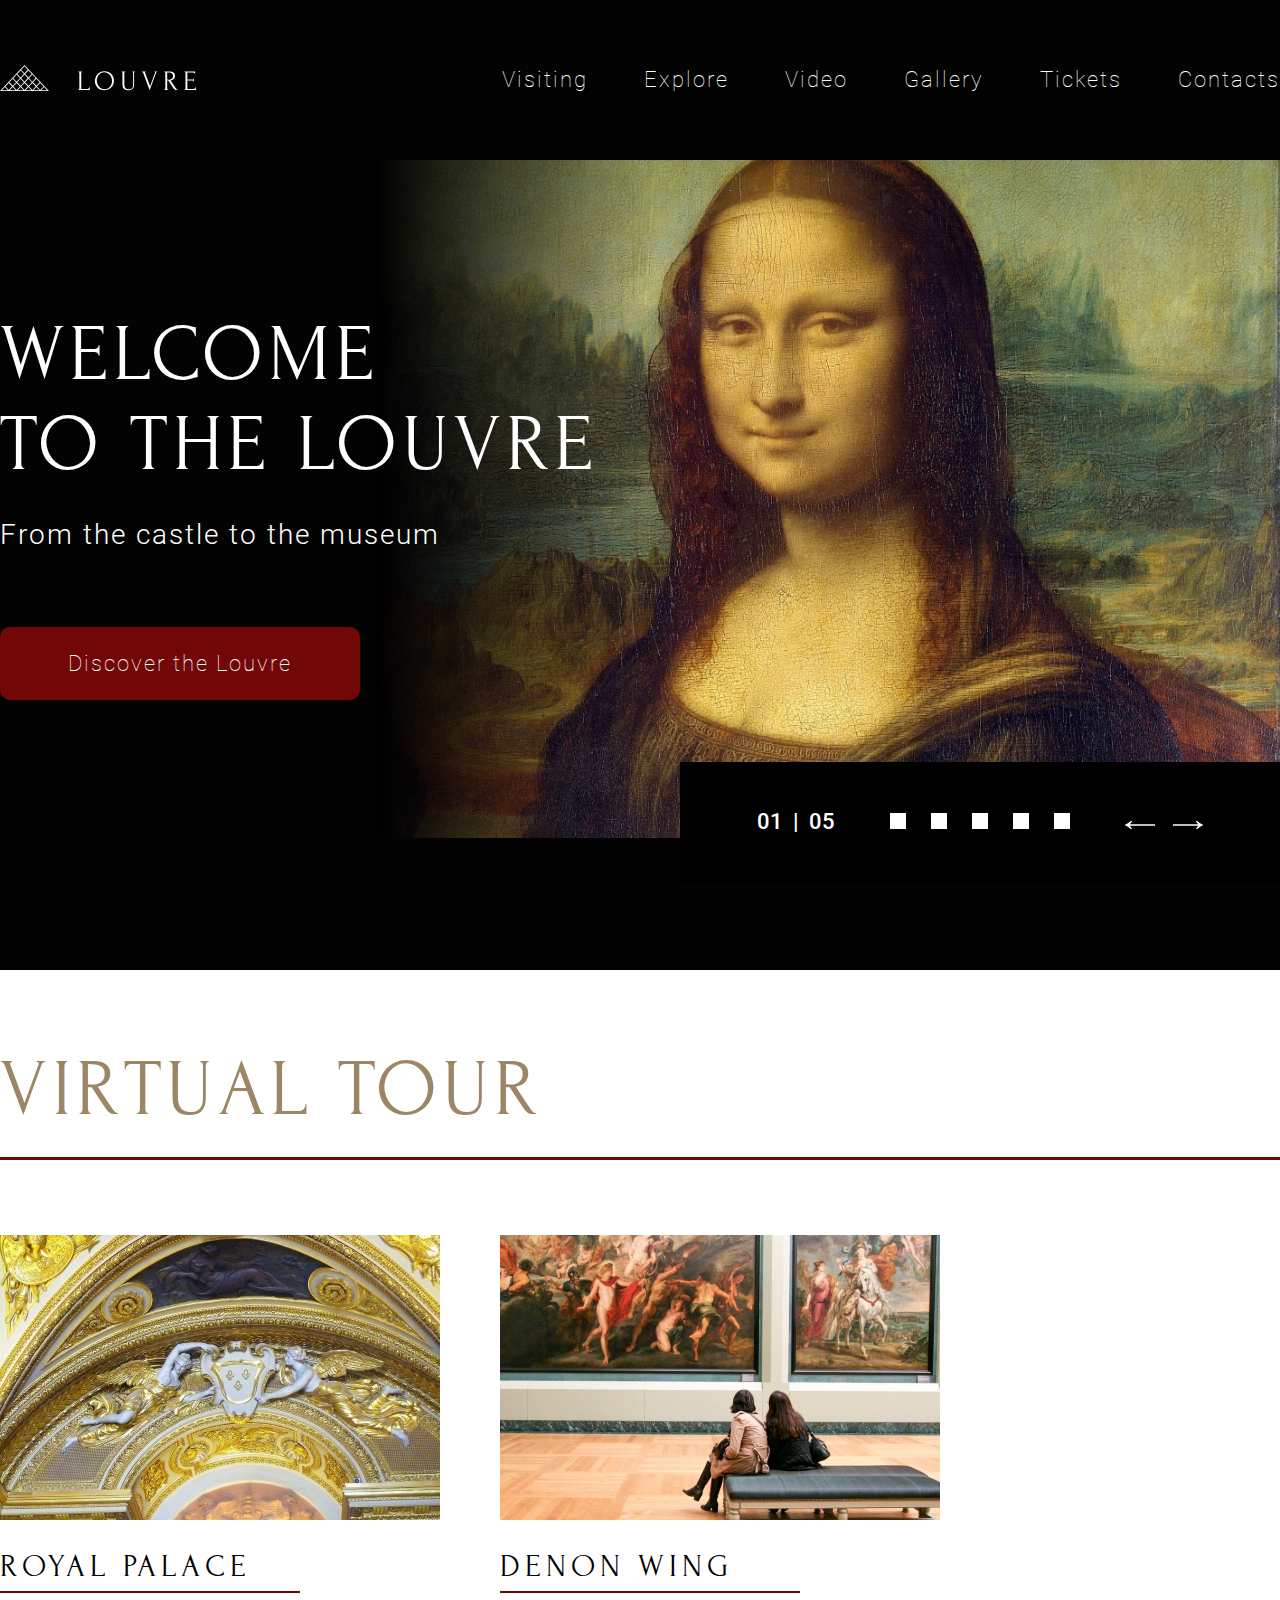
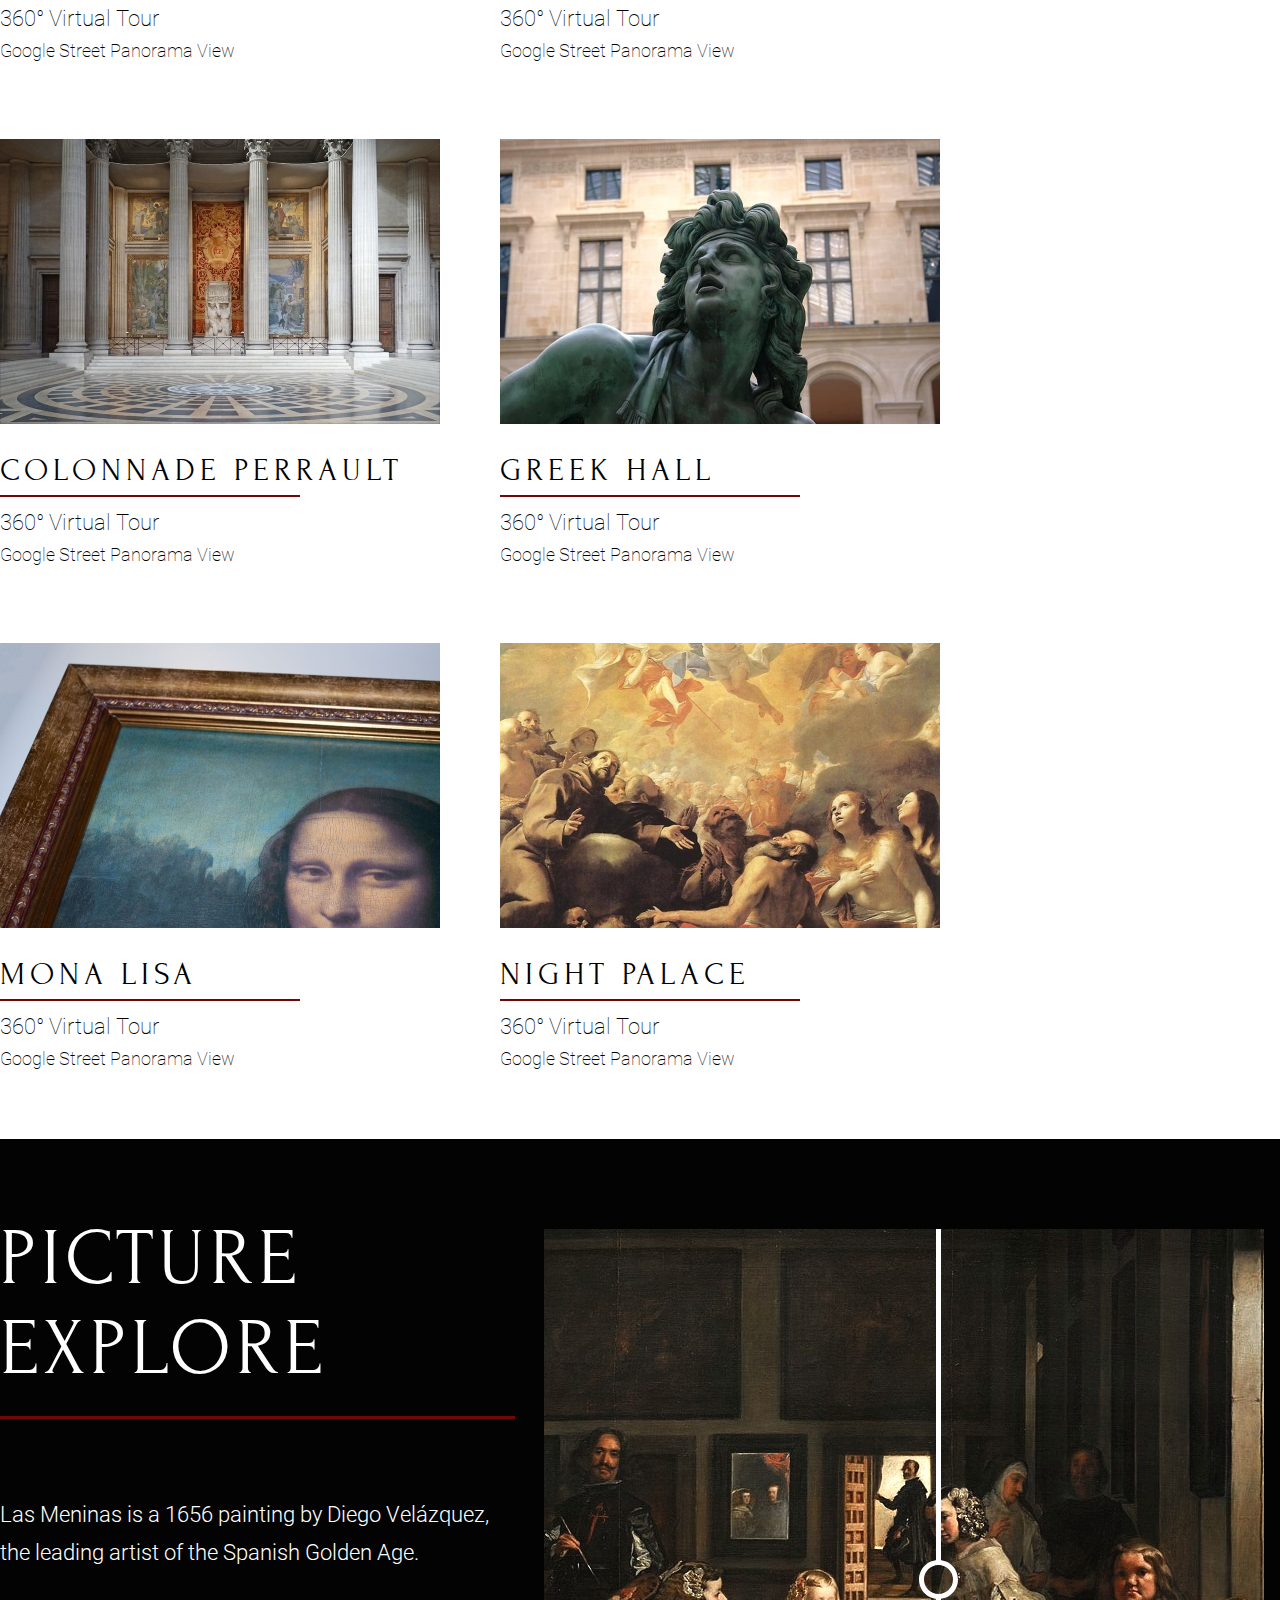
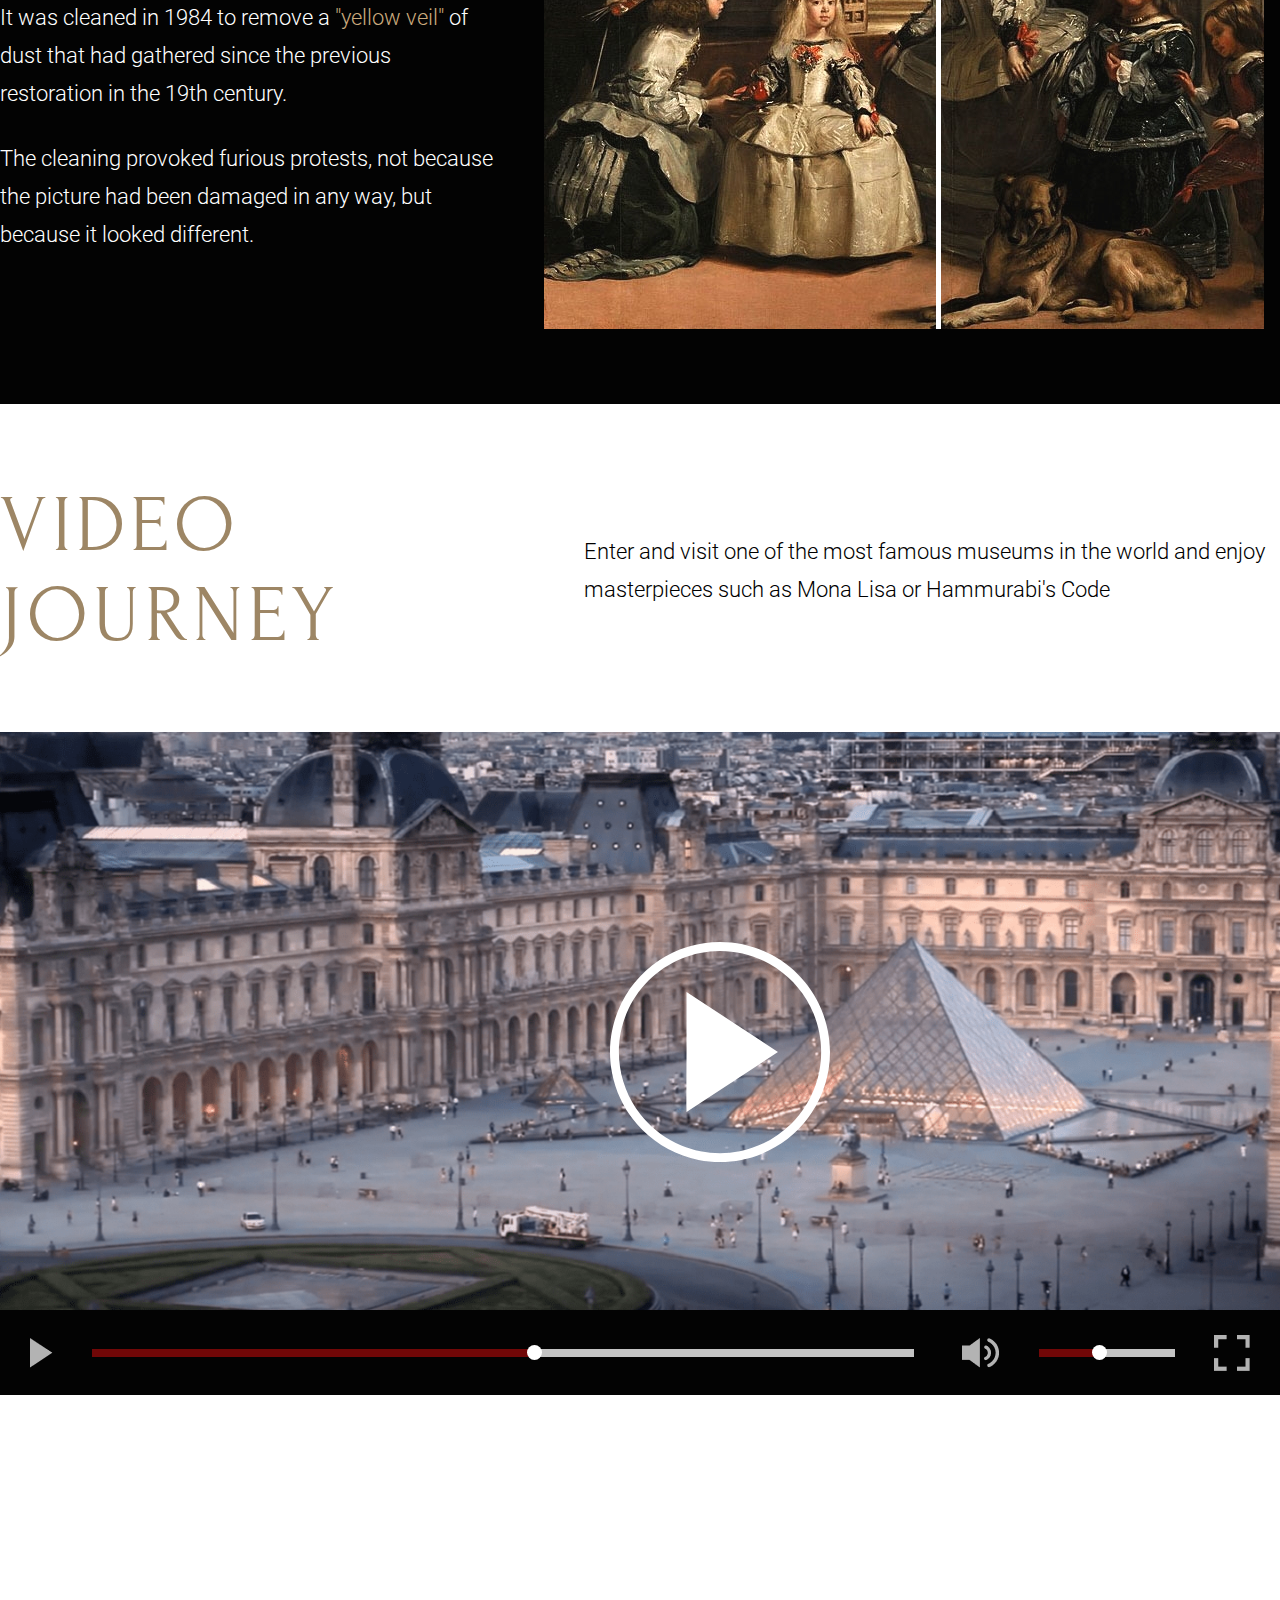
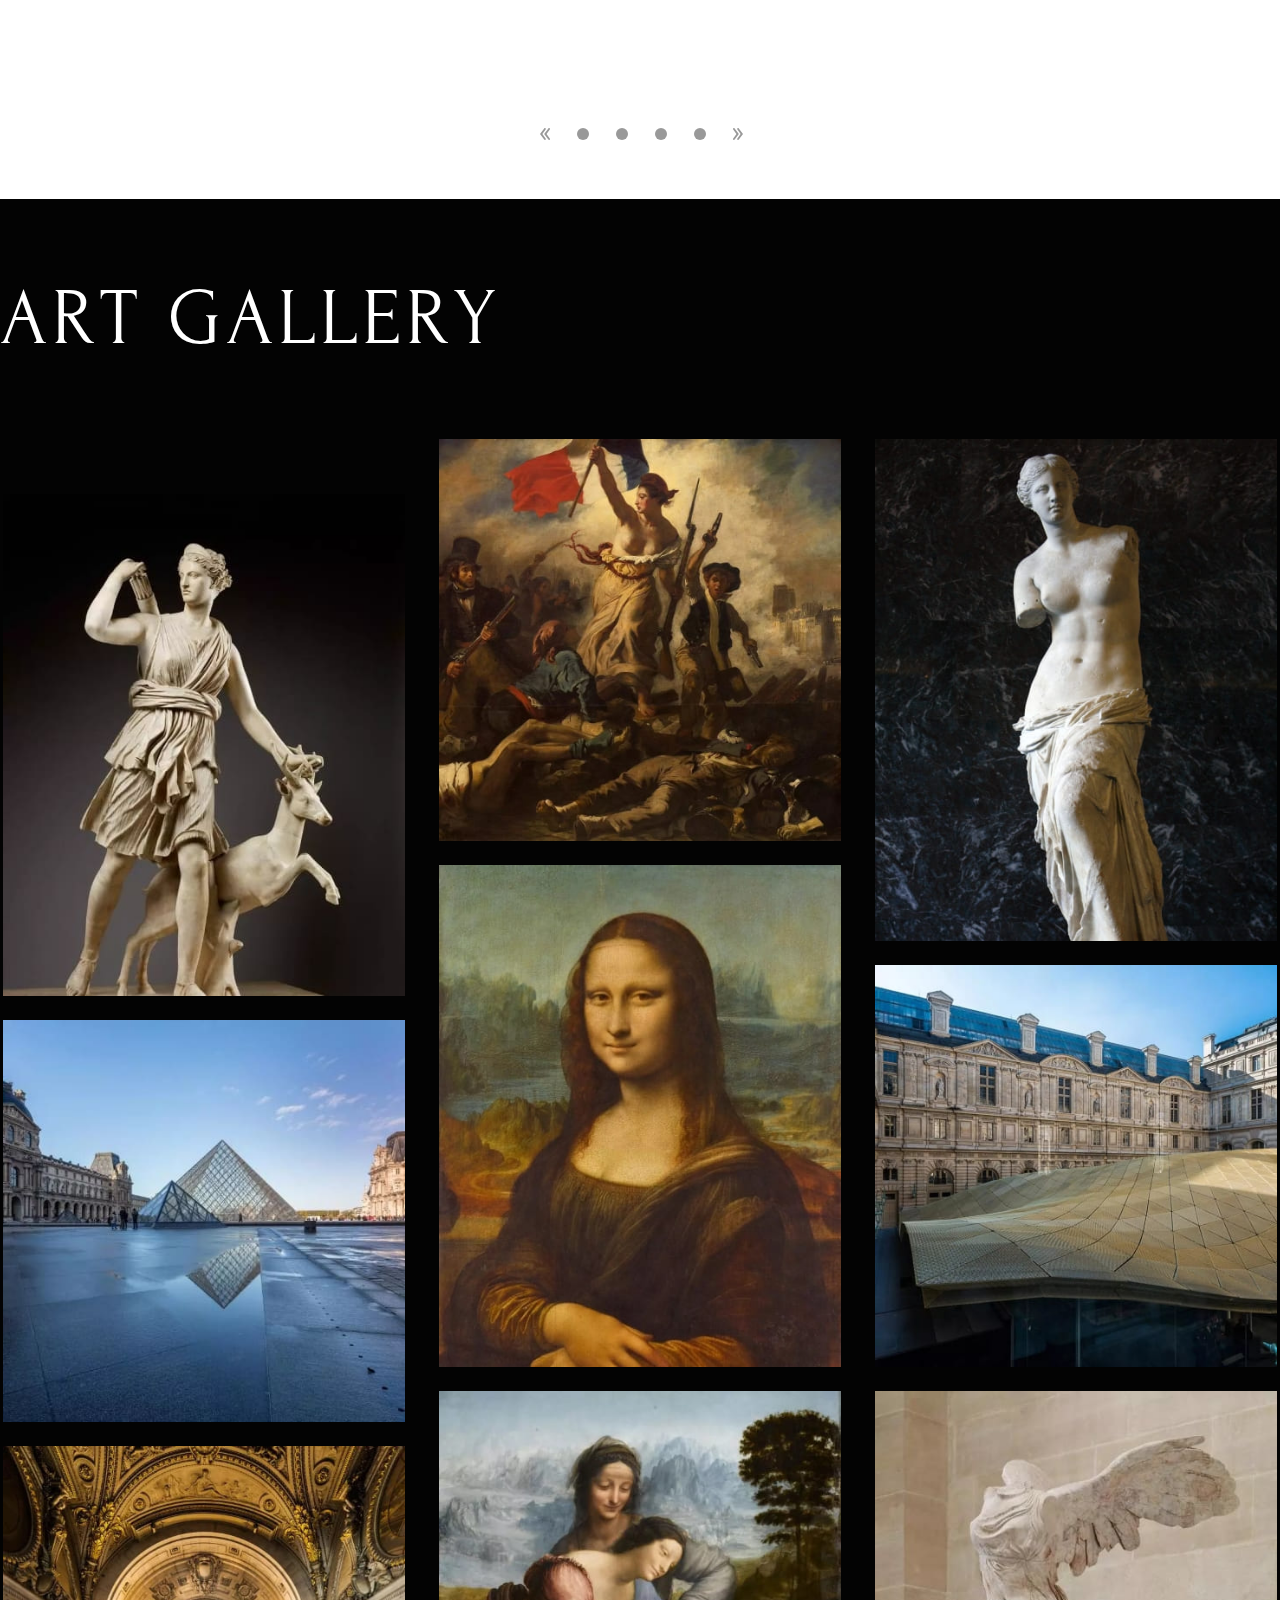
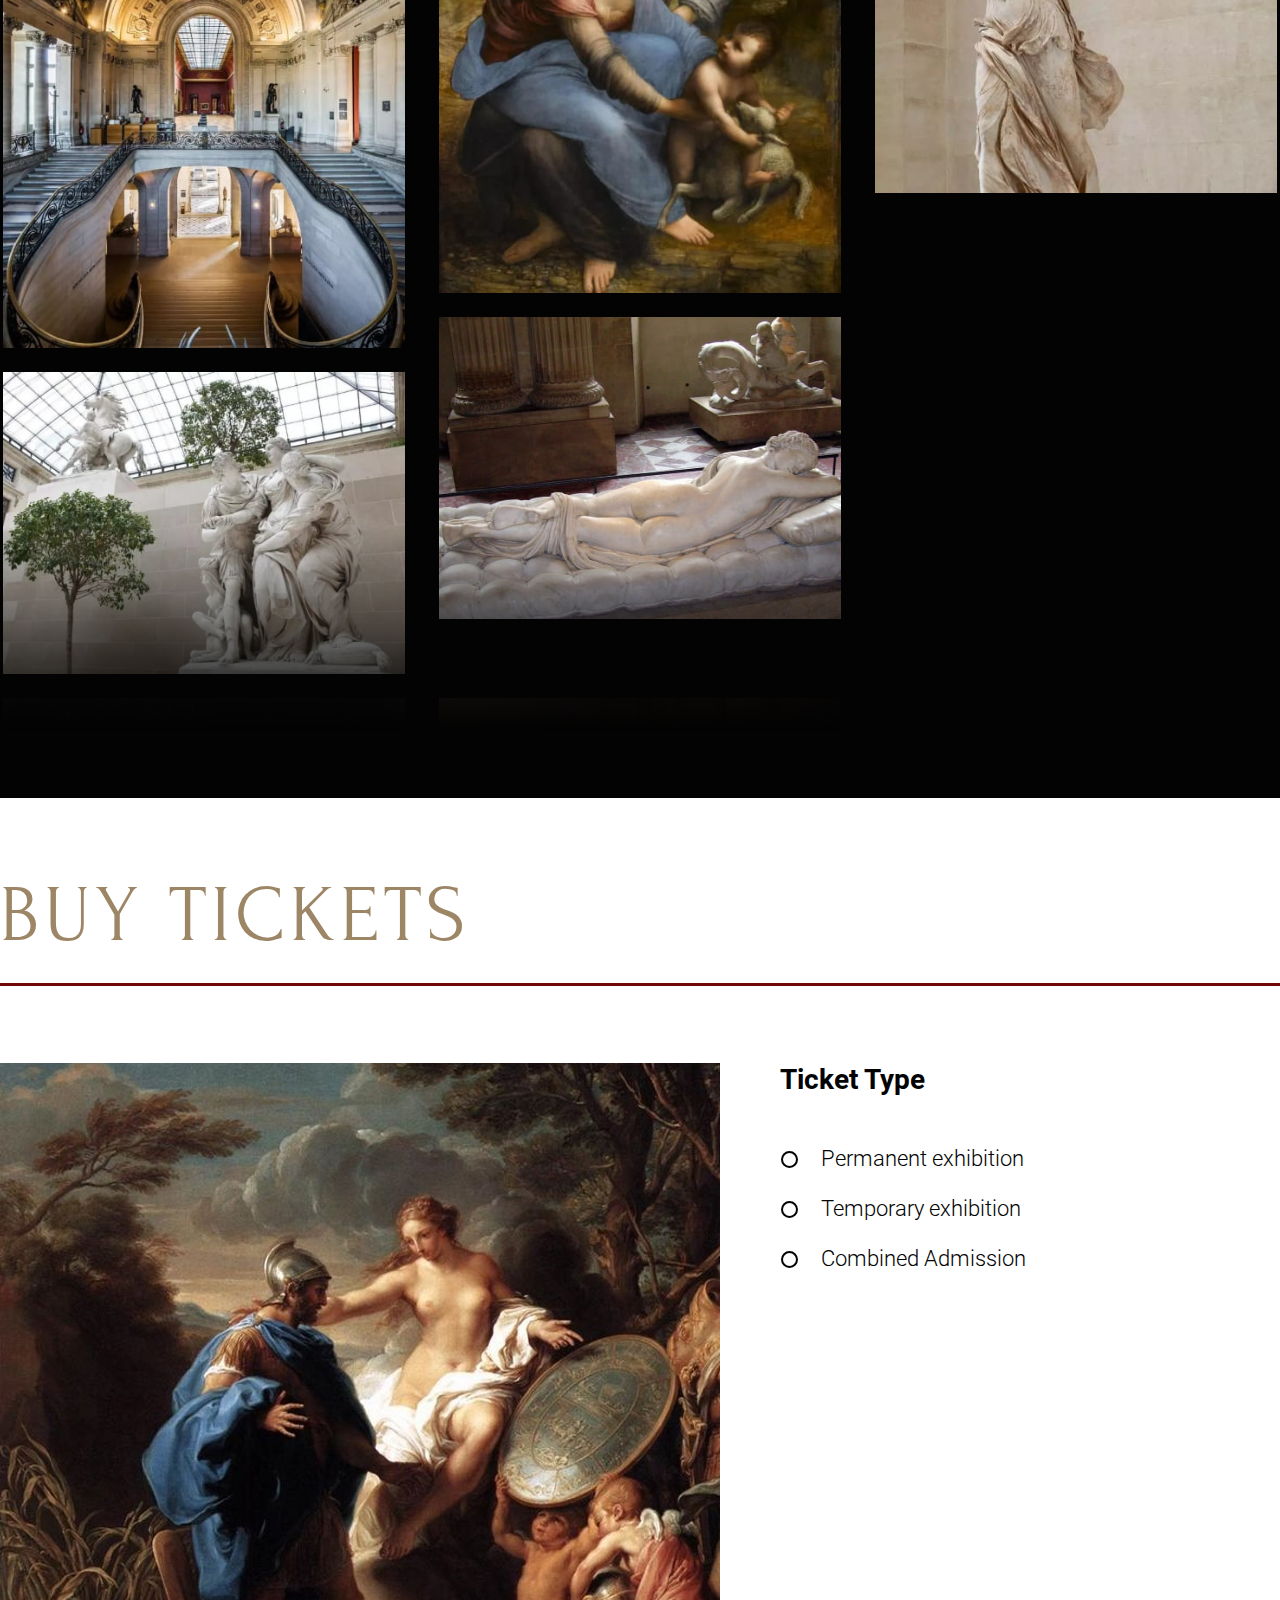
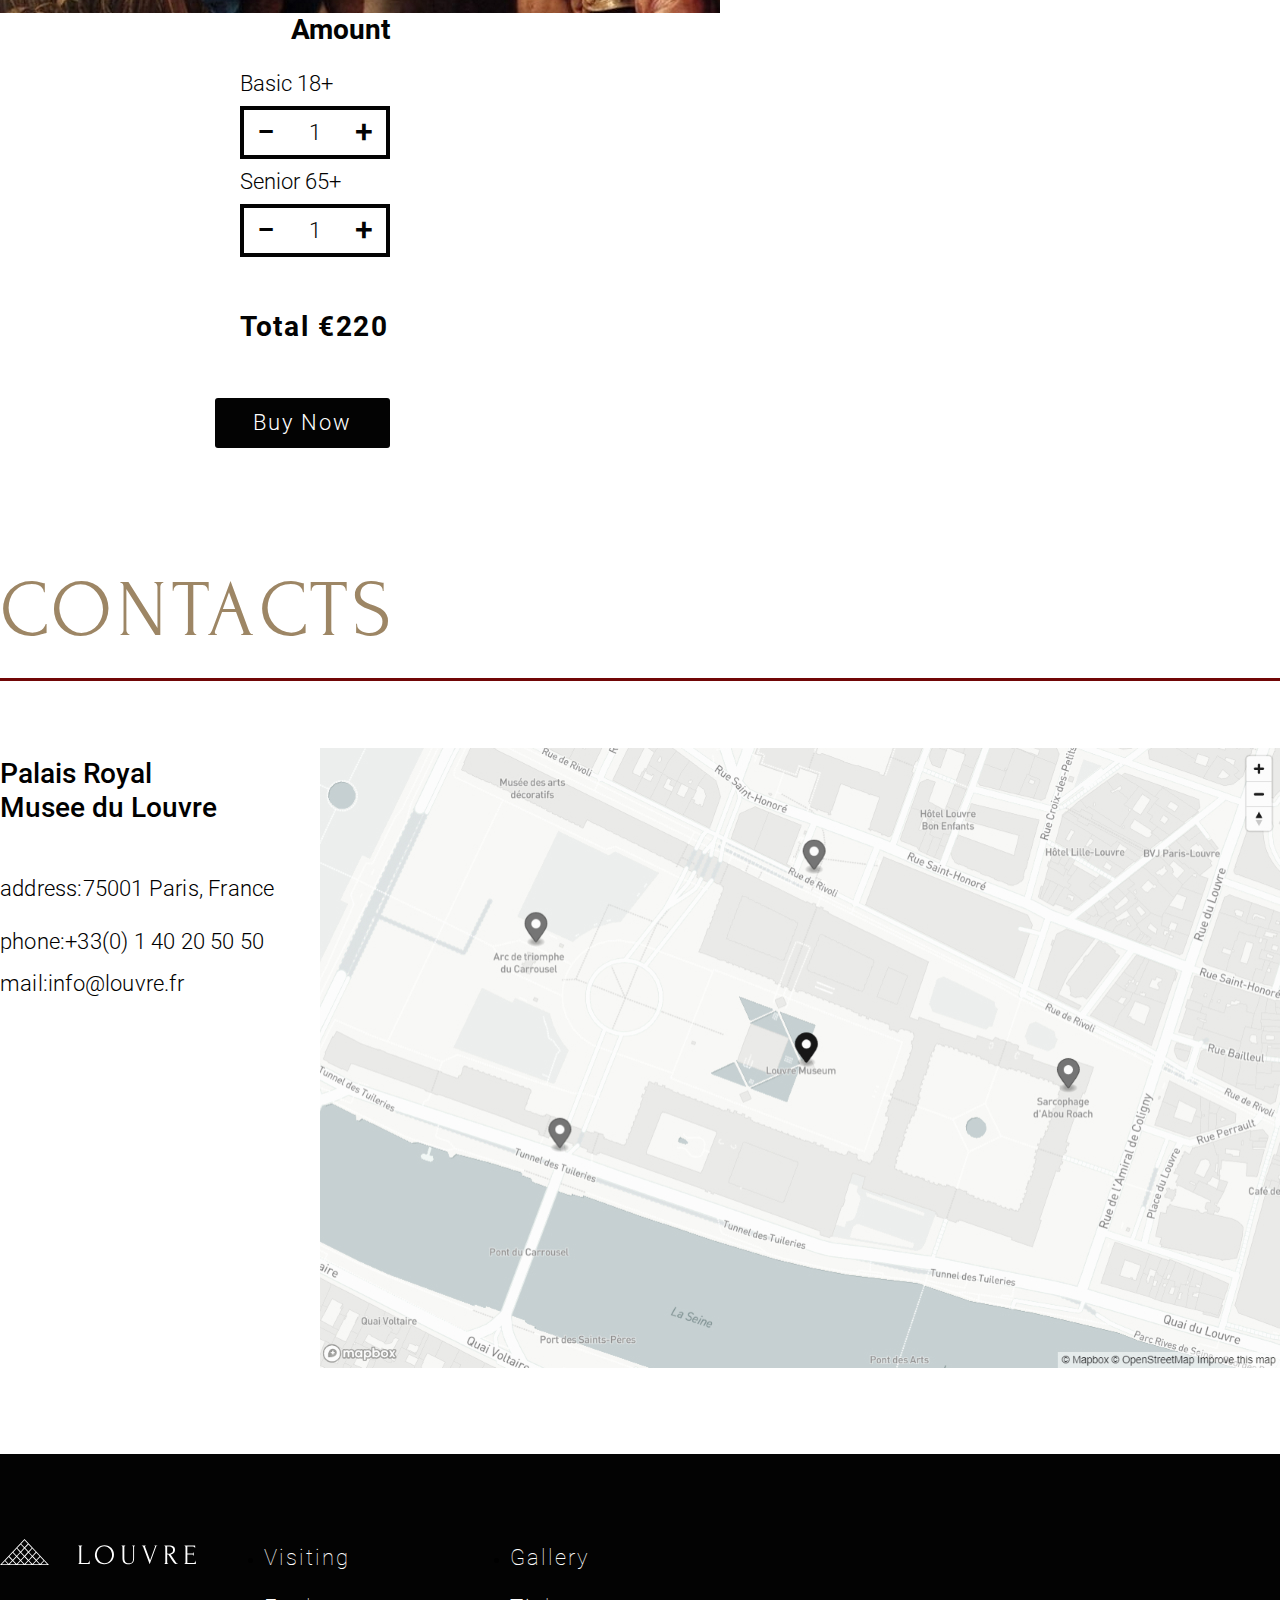
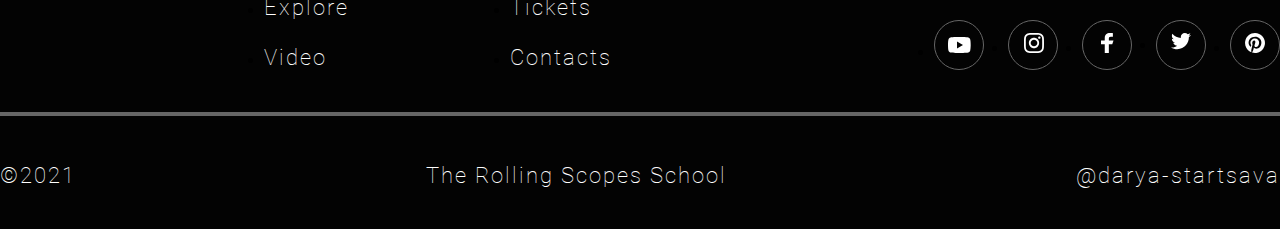
==== commit 388ab4c1: "feat: add adaptive markup for the tickets section" ====
--- a/museum-adaptive/index.html
+++ b/museum-adaptive/index.html
@@ -192,12 +192,13 @@
                 </div>
             </div>
         </section>
-
         <section class="section tickets-section" id="tickets">
             <div class="container">
                 <h2 class="section-title underline-title section-tickets-title">Buy tickets</h2>
                 <div class="buy-tickets">
-                    <img src="assets/img/image-buy-tickets.jpg" alt="image" class="buy-tickets-image">
+                    <img src="assets/img/image-buy-tickets.jpg" alt="image" class="buy-tickets-image-1920">
+                    <img src="assets/img/image-buy-tickets1024.jpg" alt="image" class="buy-tickets-image-1024">
+                    <img src="assets/img/image-buy-tickets420.jpg" alt="image" class="buy-tickets-image-420">
                     <div class="ticket-type-form">
                         <h3 class="buy-tickets-subtitle ticket-type-subtitle">Ticket Type</h3>
                         <div>
@@ -244,6 +245,7 @@
                 </div>
             </div>
         </section>
+
         <div class="popup">
             <div class=" container popup-content">
                 <div class="popup-content-right">
--- a/museum-adaptive/style.css
+++ b/museum-adaptive/style.css
@@ -633,11 +633,19 @@
 .buy-tickets {
   display: flex;
   flex-direction: row;
-}
-
-.buy-tickets-image {
-  width: 720px;
-  height: 550px;
+  flex-wrap: wrap;
+}
+
+.buy-tickets-image-1920 {
+  width: 100%;
+  max-width: 720px;
+  height: 100%;
+  max-height: 550px;
+}
+
+.buy-tickets-image-1024,
+.buy-tickets-image-420 {
+  display: none;
 }
 
 .ticket-type-form {
@@ -803,6 +811,7 @@
   float: right;
   margin-top: 18px;
   border: none;
+  border-radius: 3px;
 }
 
 .parallax {
@@ -1347,6 +1356,70 @@
   .container-gallery-inner-section img:nth-child(11) {
     margin-top: 50px;
   }
+
+  /* TICKETS SECTION 1024PX */
+
+  .tickets-section {
+    height: auto;
+    padding-left: 20px;
+    padding-right: 20px;
+  }
+
+  .ticket-type-form {
+    display: none;
+  }
+
+  .buy-tickets {
+    margin-top: -7px;
+  }
+
+  .buy-tickets-image-1920 {
+    display: none;
+  }
+
+  .buy-tickets-image-1024 {
+    display: block;
+    width: 100%;
+    max-width: 700px;
+    height: 100%;
+    max-height: 440px;
+  }
+
+  .amount-form {
+    margin-left: 88px;
+    margin-top: -28px;
+    width: 167px;
+  }
+
+  .amount-subtitle {
+    text-align: left;
+    margin-bottom: -34px;
+  }
+
+  .tickets-text-age {
+    margin-top: 68px;
+    margin-bottom: 7px;
+  }
+
+  .buy-tickets-total {
+    letter-spacing: 3px;
+    line-height: 50px;
+    margin-top: 58px;
+  }
+
+  .buy-tickets-subtitle {
+    font-size: 27px;
+  }
+
+  .buy-now-button {
+    margin-top: 44px;
+  }
+
+  .button-quantity {
+    border: 3px solid #030303;
+    width: 168px;
+    height: 44px;
+  }
 }
 
 /* MEDIA 768PX*/
@@ -1575,6 +1648,51 @@
   .gallery-picture {
     width: 49%;
   }
+
+  /* TICKETS SECTION 768PX */
+
+  .tickets-section {
+    padding-top: 84px;
+  }
+
+  .section-tickets-title {
+    margin-bottom: 70px;
+  }
+
+  .buy-tickets-image-1024 {
+    display: none;
+  }
+
+  .buy-tickets-image-1920 {
+    display: block;
+    width: 100%;
+    max-width: 444px;
+    height: 100%;
+    max-height: 340px;
+  }
+
+  .amount-form {
+    margin-left: 60px;
+    width: 175px;
+  }
+
+  .tickets-text-age {
+    margin-top: 72px;
+    margin-bottom: 10px;
+  }
+
+  .buy-tickets-total {
+    letter-spacing: 3.3px;
+    margin-top: 73px;
+  }
+
+  .buy-tickets-subtitle {
+    font-size: 28px;
+  }
+
+  .buy-now-button {
+    margin-top: 3px;
+  }
 }
 
 /* MEDIA 420PX*/
@@ -1782,4 +1900,47 @@
   .gallery-picture {
     width: 46.3%;
   }
+
+  /* TICKETS SECTION 420PX */
+
+  .buy-tickets-image-1920 {
+    display: none;
+  }
+
+  .buy-tickets-image-420 {
+    display: block;
+    width: 100%;
+    max-width: 380px;
+    height: 100%;
+    max-height: 160px;
+  }
+
+  .amount-form {
+    margin-left: 102px;
+  }
+
+  .amount-subtitle {
+    text-align: center;
+    font-size: 16px !important;
+    padding-top: 47px;
+    margin-bottom: -62px;
+  }
+
+  .tickets-text-age {
+    font-size: 16px !important;
+    margin-bottom: 13px;
+  }
+
+  .buy-tickets-total {
+    text-align: center;
+    letter-spacing: 1px;
+  }
+
+  .buy-tickets-subtitle {
+    font-size: 16px;
+  }
+
+  .buy-now-button {
+    font-size: 16px;
+  }
 }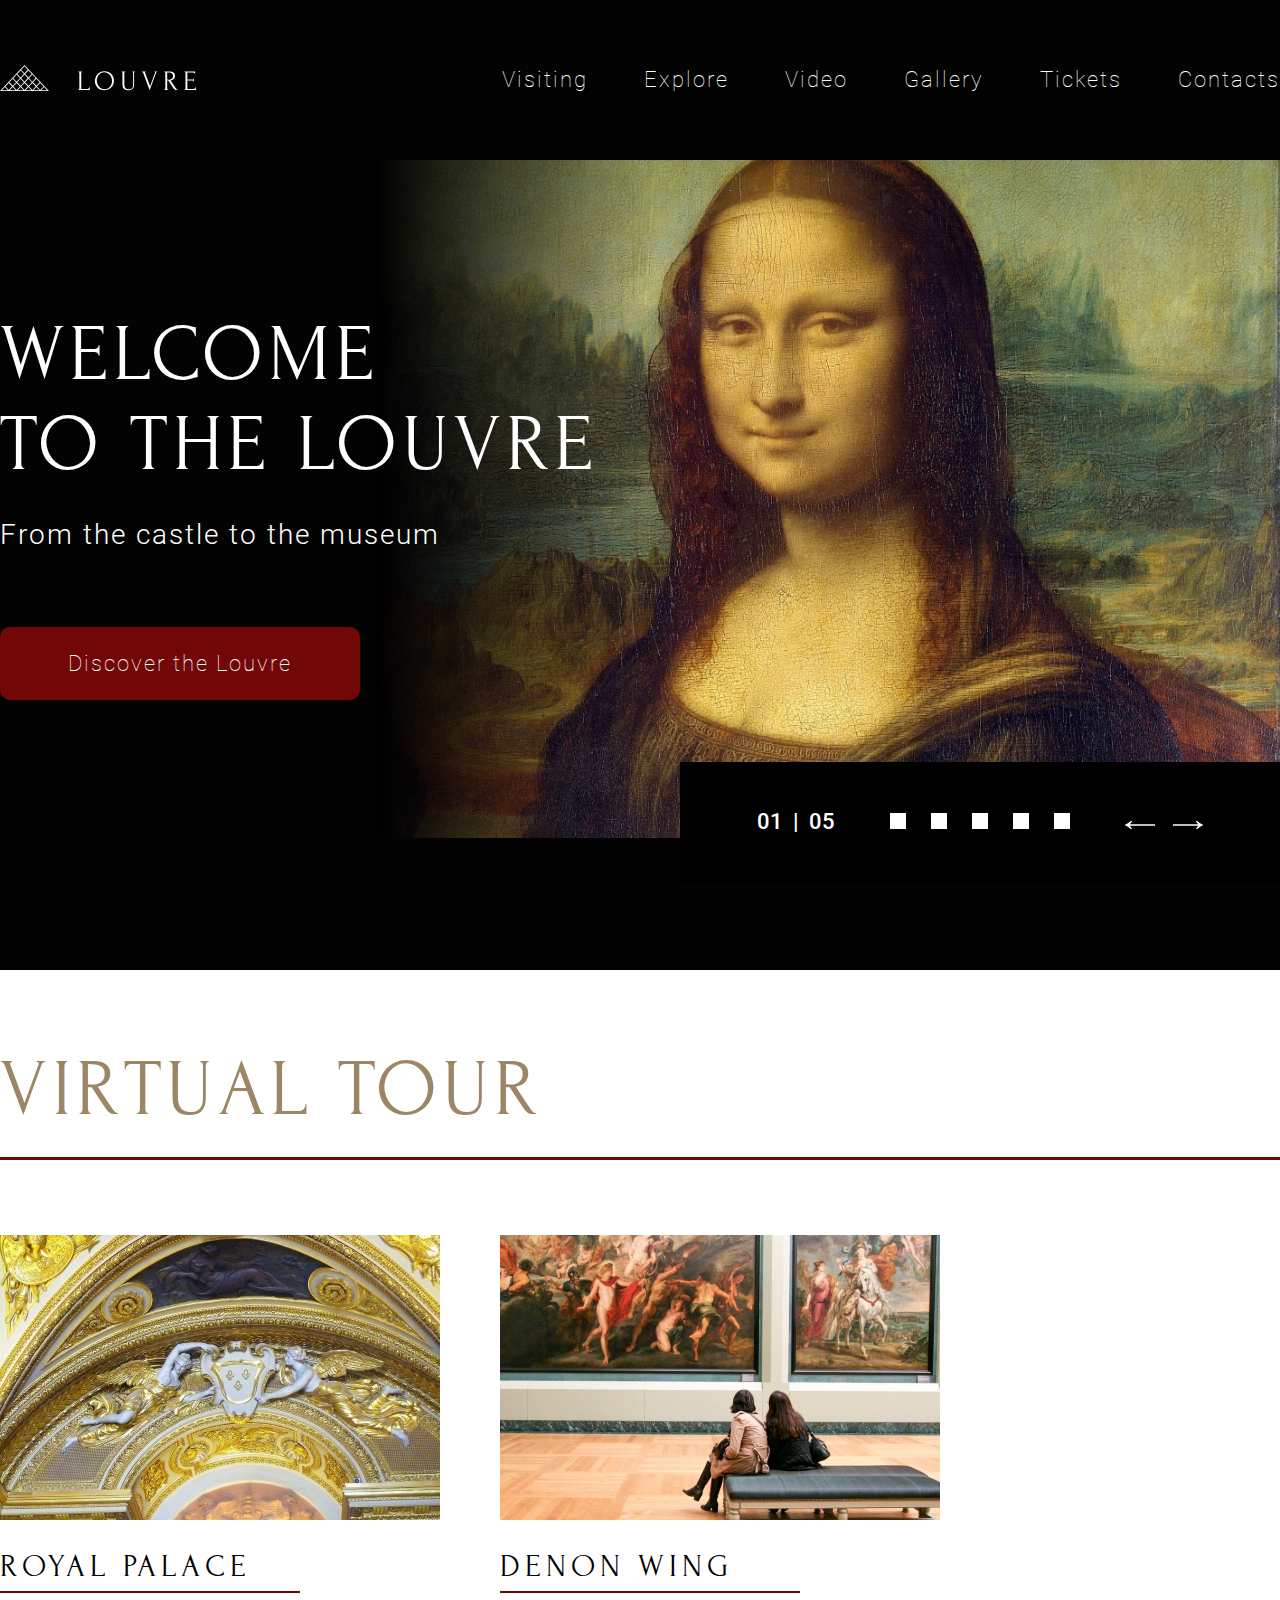
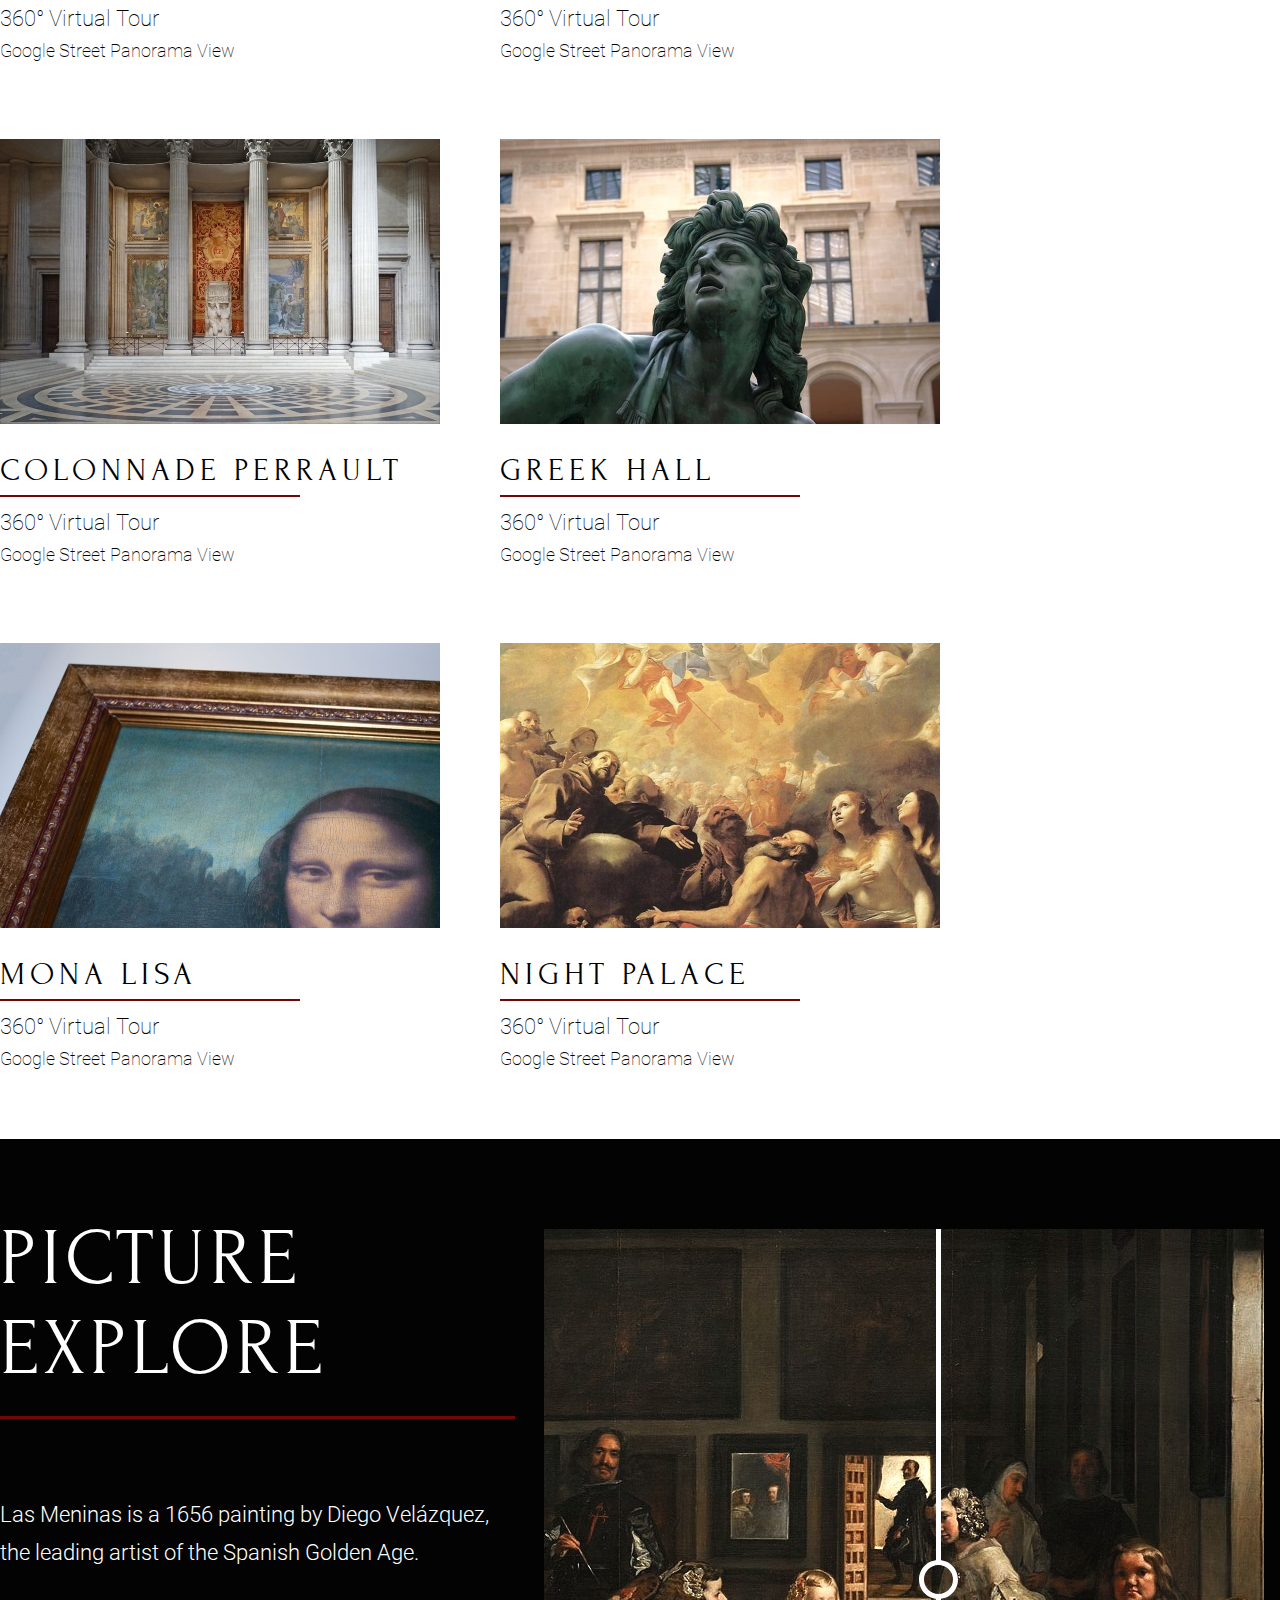
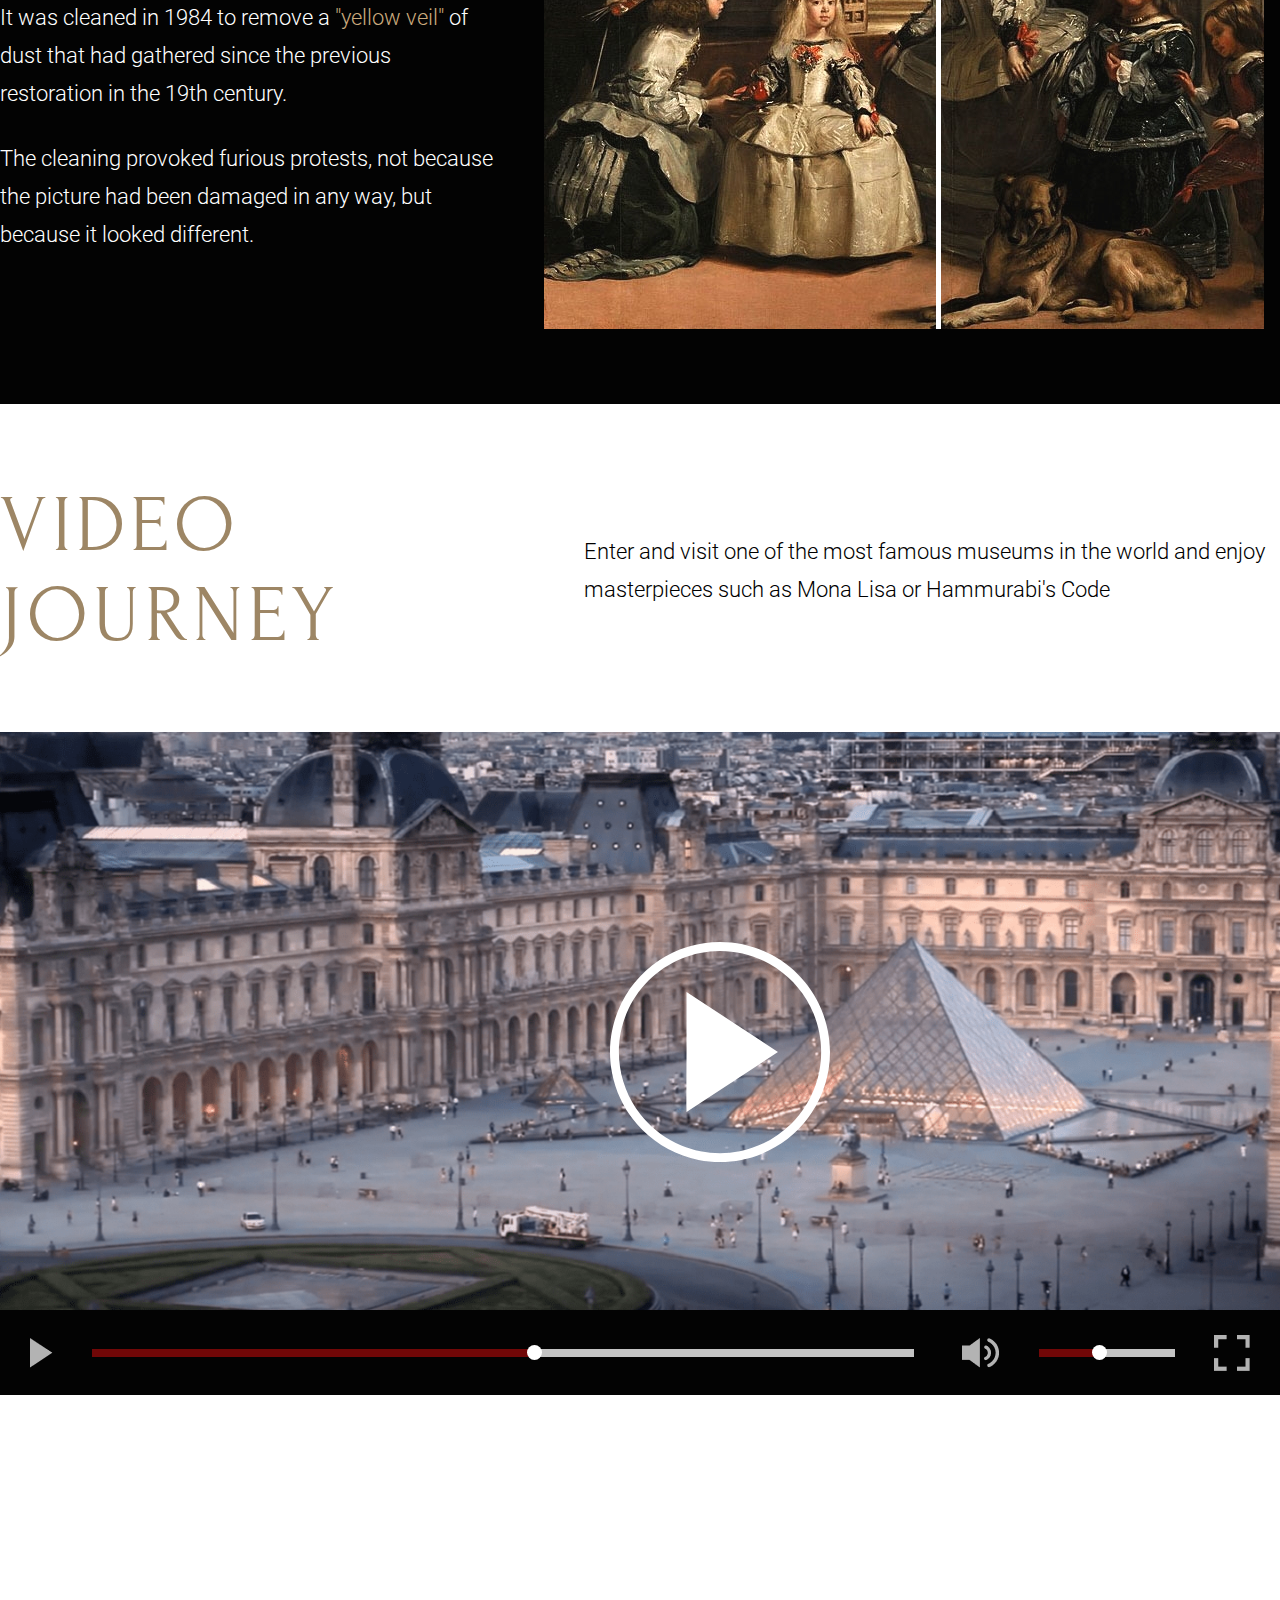
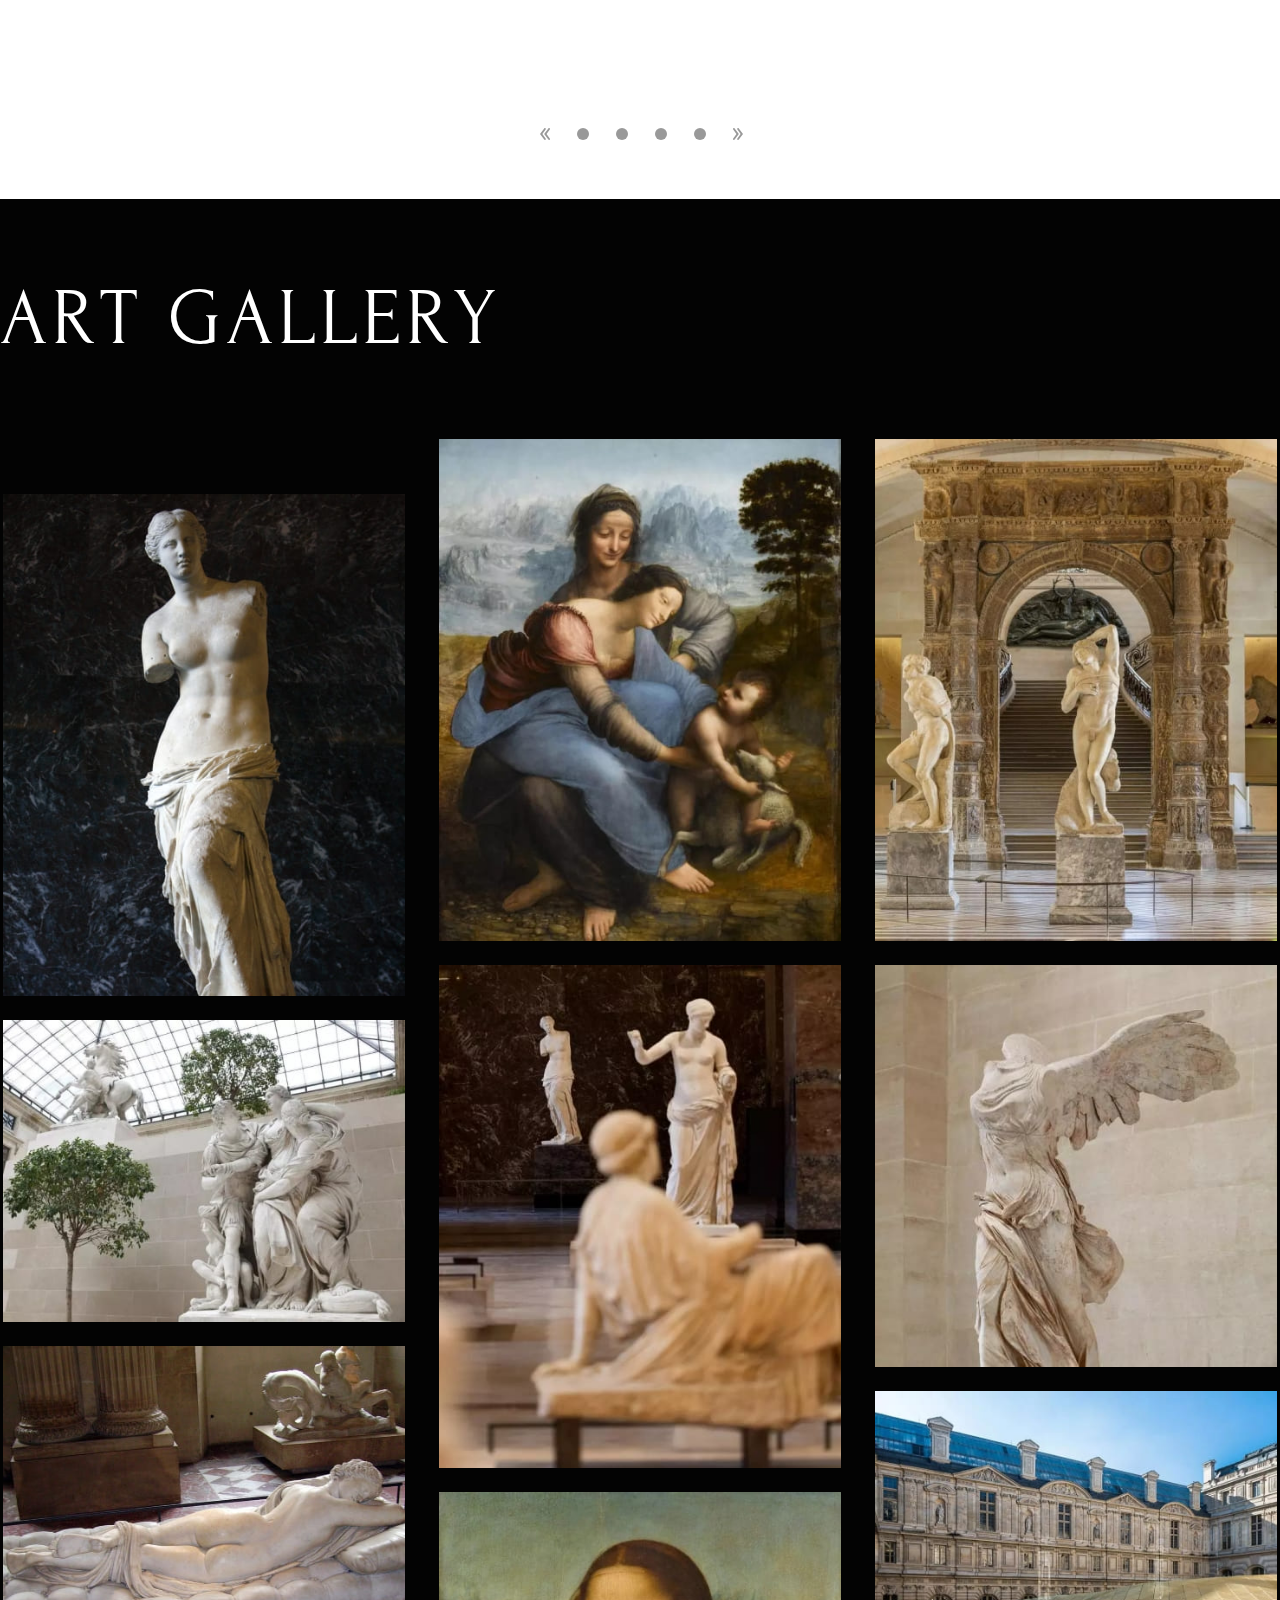
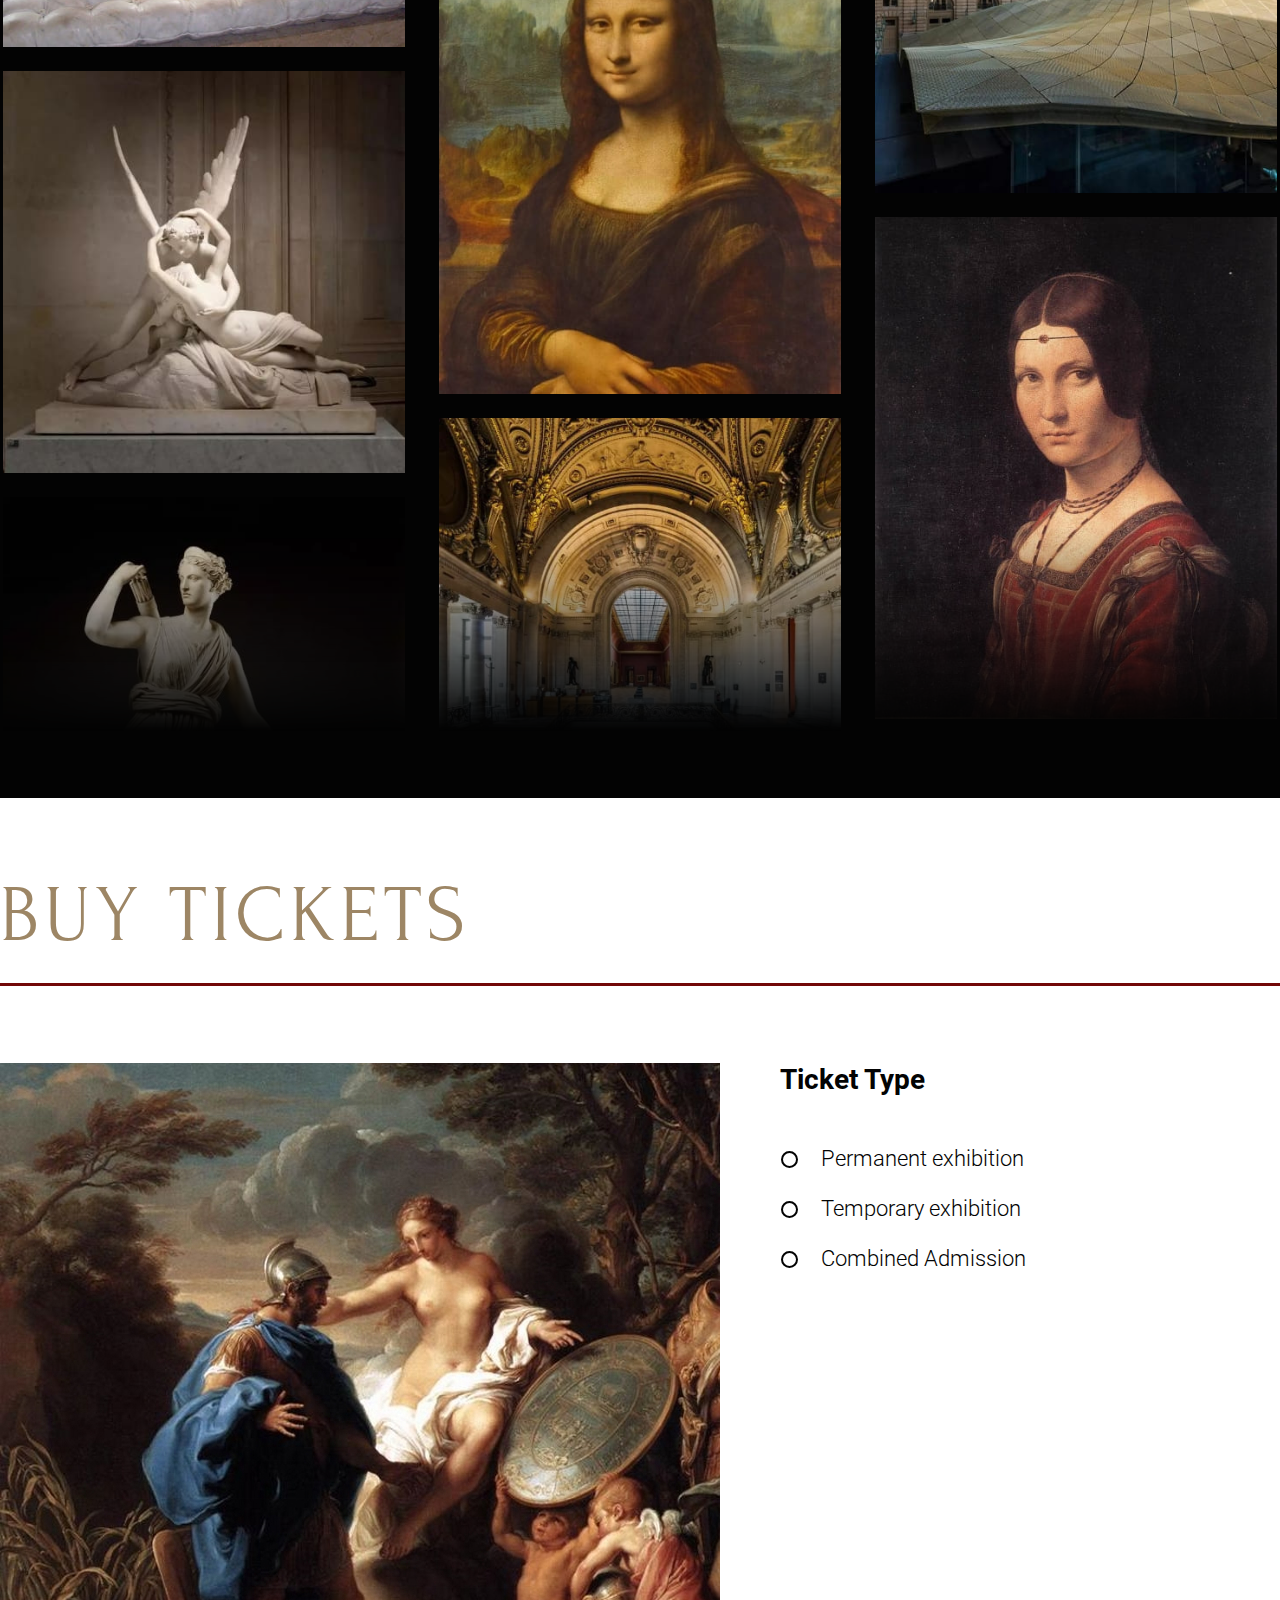
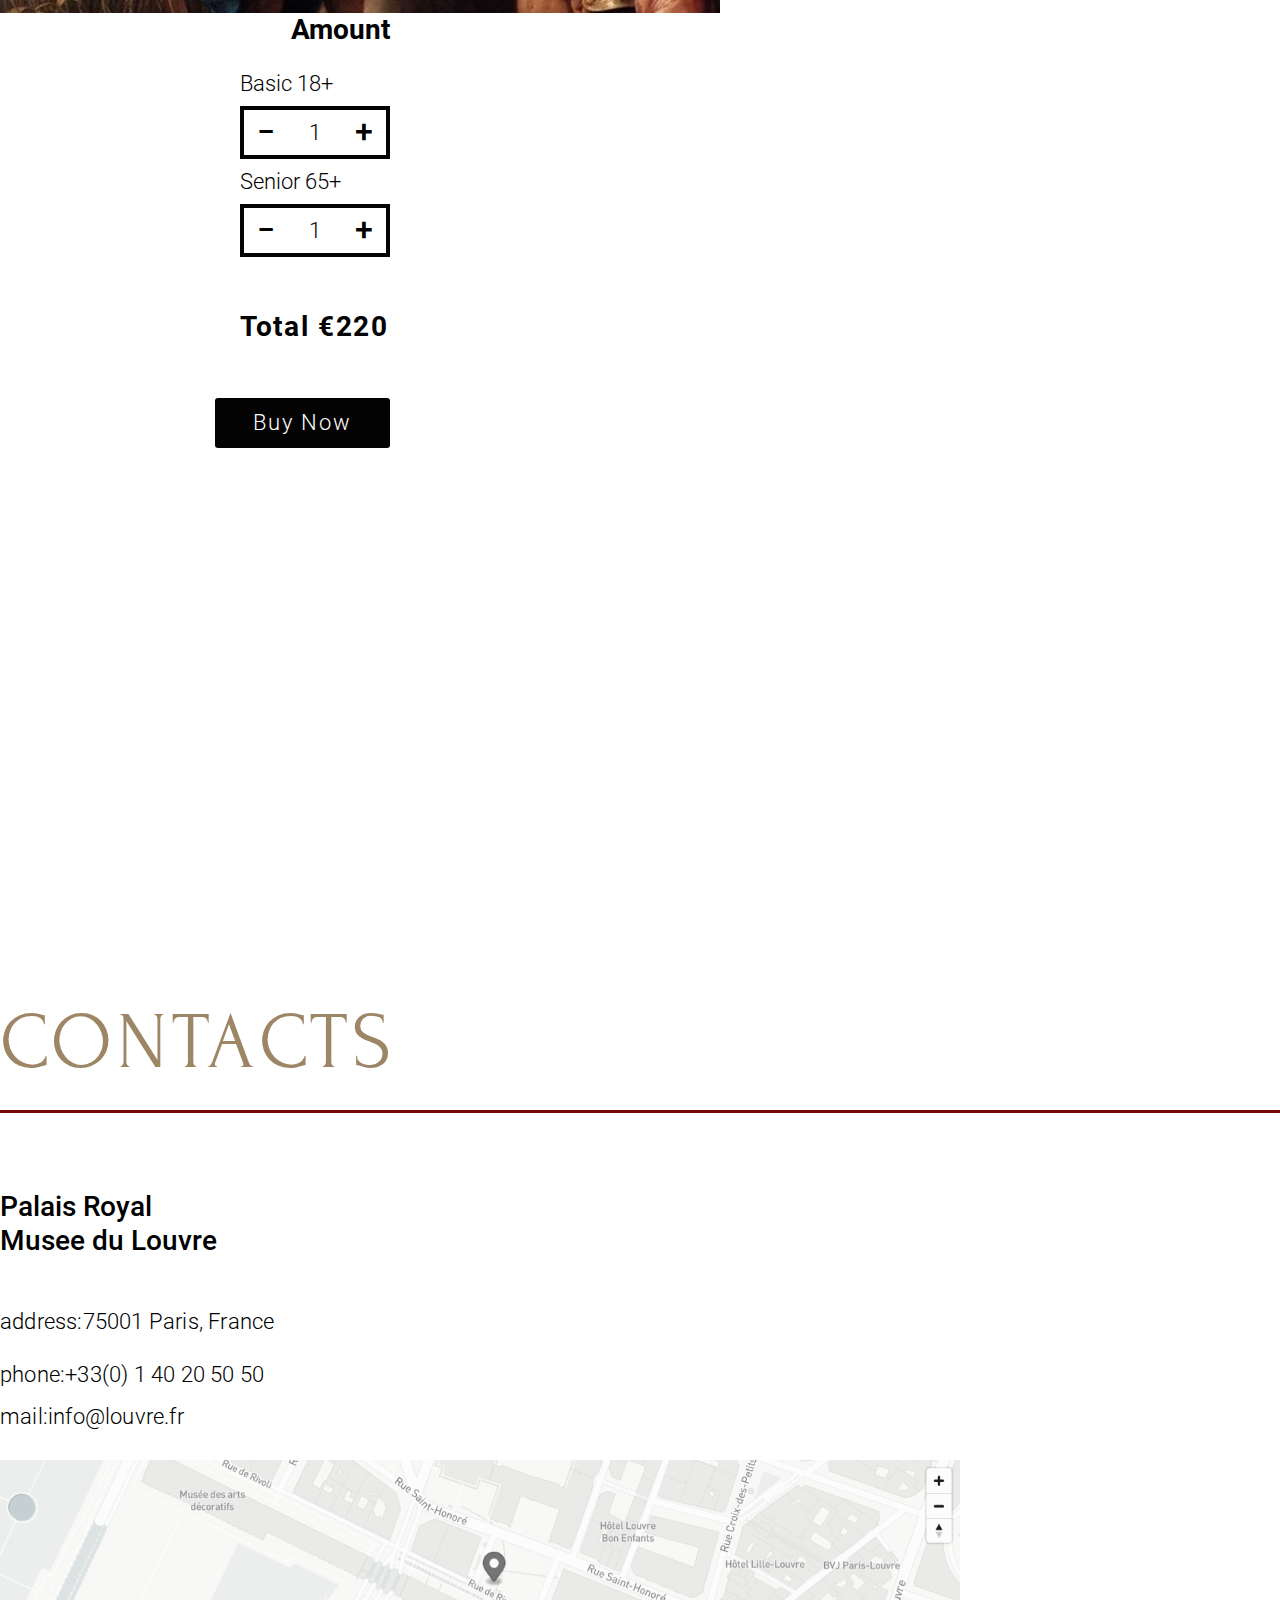
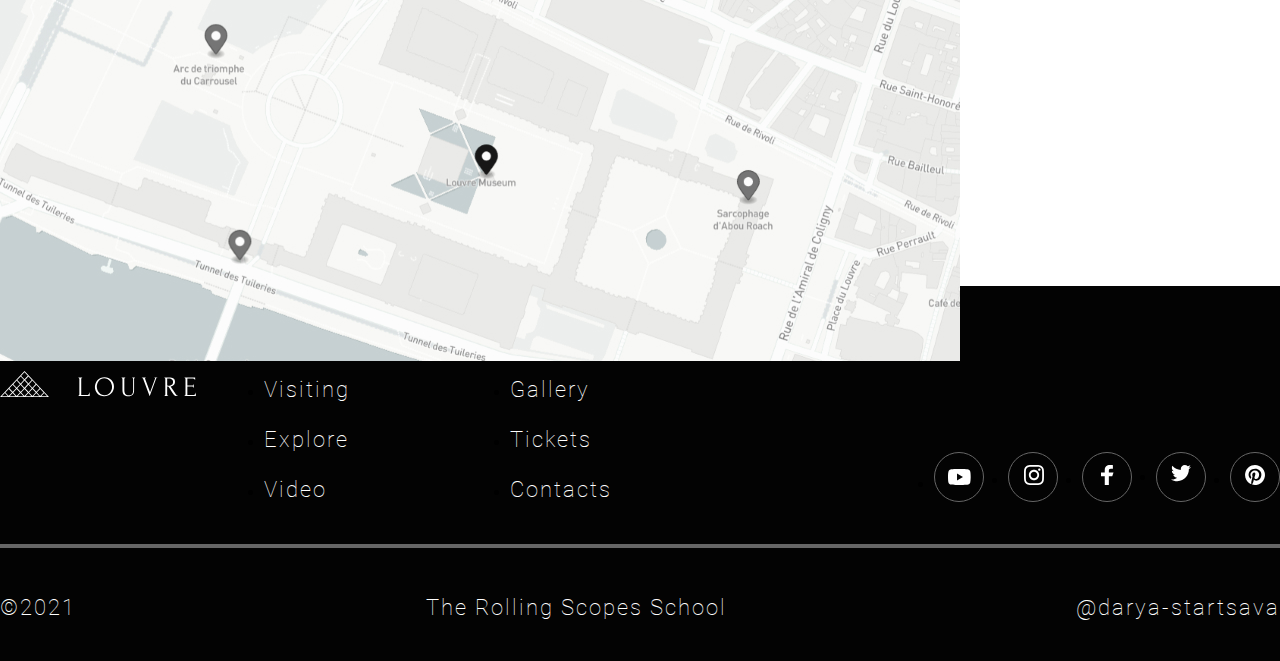
==== commit a66b645d: "feat: add adaptive markup for the contacts section" ====
--- a/museum-adaptive/index.html
+++ b/museum-adaptive/index.html
@@ -162,16 +162,13 @@
                     <button aria-label="Full screen video" class="video-button button-full-screen"></button>
                 </div>
                 <div class="video-slider-container">
-                    <iframe src="https://www.youtube.com/embed/aWmJ5DgyWPI"
-                        title="YouTube video player" loading="lazy"
+                    <iframe src="https://www.youtube.com/embed/aWmJ5DgyWPI" title="YouTube video player" loading="lazy"
                         allow="accelerometer; autoplay; clipboard-write; encrypted-media; gyroscope; picture-in-picture"
                         allowfullscreen></iframe>
-                    <iframe src="https://www.youtube.com/embed/Vi5D6FKhRmo"
-                        title="YouTube video player" loading="lazy"
+                    <iframe src="https://www.youtube.com/embed/Vi5D6FKhRmo" title="YouTube video player" loading="lazy"
                         allow="accelerometer; autoplay; clipboard-write; encrypted-media; gyroscope; picture-in-picture"
                         allowfullscreen></iframe>
-                    <iframe src="https://www.youtube.com/embed/NOhDysLnTvY"
-                        title="YouTube video player" loading="lazy"
+                    <iframe src="https://www.youtube.com/embed/NOhDysLnTvY" title="YouTube video player" loading="lazy"
                         allow="accelerometer; autoplay; clipboard-write; encrypted-media; gyroscope; picture-in-picture"
                         allowfullscreen></iframe>
                 </div>
@@ -245,7 +242,6 @@
                 </div>
             </div>
         </section>
-
         <div class="popup">
             <div class=" container popup-content">
                 <div class="popup-content-right">
@@ -286,13 +282,18 @@
         <section class="section contacts-section" id="contacts">
             <div class="container">
                 <h2 class="section-title underline-title">Contacts</h2>
-                <div>
+                <div class="map-container">
                     <img src="assets/img/map.jpg" alt="map" class="map-image">
-                    <h3 class="contacts-section-subtitle contacts-section-subtitle-first">Palais Royal </h3>
-                    <h3 class="contacts-section-subtitle">Musee du Louvre</h3>
-                    <p class="contacts-section-text contacts-section-text-first">address:75001 Paris, France</p>
-                    <p><a href="tel:+330140205050" class="contacts-section-text">phone:+33(0) 1 40 20 50 50</a></p>
-                    <p><a href="mailto:info@louvre.fr" class="contacts-section-text">mail:info@louvre.fr</a></p>
+                    <img src="assets/img/map1024.jpg" alt="map" class="map-image-1024">
+                    <img src="assets/img/map768.jpg" alt="map" class="map-image-768">
+                    <img src="assets/img/map420.jpg" alt="map" class="map-image-420">
+                    <div class="map-container-left">
+                        <h3 class="contacts-section-subtitle contacts-section-subtitle-first">Palais Royal </h3>
+                        <h3 class="contacts-section-subtitle">Musee du Louvre</h3>
+                        <p class="contacts-section-text contacts-section-text-first">address:75001 Paris, France</p>
+                        <p><a href="tel:+330140205050" class="contacts-section-text">phone:+33(0) 1 40 20 50 50</a></p>
+                        <p><a href="mailto:info@louvre.fr" class="contacts-section-text">mail:info@louvre.fr</a></p>
+                    </div>
                 </div>
             </div>
         </section>
@@ -337,10 +338,10 @@
 
         </div>
     </footer>
-        <div class="popup-overlay"></div>
-        <script src="./js/gallery.js"></script>
-        <script src="./js/booking-tickets.js"></script>
-        <script src="./js/self-review.js"></script>
+    <div class="popup-overlay"></div>
+    <script src="./js/gallery.js"></script>
+    <script src="./js/booking-tickets.js"></script>
+    <script src="./js/self-review.js"></script>
 </body>
 
 </html>--- a/museum-adaptive/style.css
+++ b/museum-adaptive/style.css
@@ -622,7 +622,7 @@
 
 .tickets-section {
   background-color: #fff;
-  height: 743px;
+  height: auto;
 }
 
 .section-tickets-title {
@@ -826,7 +826,7 @@
 .popup {
   z-index: 10;
   position: fixed;
-  left: -300%;
+  left: -1000%;
   top: calc(50% - 422px);
   width: 1440px;
   height: 845px;
@@ -932,6 +932,20 @@
 }
 
 /* CONTACTS SECTION*/
+
+.map-container {
+  display: flex;
+  flex-wrap: wrap;
+  column-gap: 13.9%;
+  padding-top: 22px;
+  width: 100%;
+  max-width: 1440px;
+}
+
+.map-container-left {
+  order: 1;
+}
+
 .contacts-section {
   background-color: #ffffff;
   height: 728px;
@@ -940,10 +954,18 @@
 }
 
 .map-image {
-  width: 960px;
-  height: 620px;
-  float: right;
-  margin-top: -23px;
+  order: 2;
+  width: 100%;
+  max-width: 960px;
+  height: 100%;
+  max-height: 620px;
+  padding-top: 14px;
+}
+
+.map-image-1024,
+.map-image-768,
+.map-image-420 {
+  display: none;
 }
 
 .contacts-section-subtitle {
@@ -967,10 +989,6 @@
   padding-bottom: 5px;
 }
 
-.contacts-section-subtitle-first {
-  margin-top: 115px;
-}
-
 .contacts-section-text-first {
   margin-top: 65px;
 }
@@ -1371,6 +1389,7 @@
 
   .buy-tickets {
     margin-top: -7px;
+    margin-bottom: -15px;
   }
 
   .buy-tickets-image-1920 {
@@ -1404,7 +1423,7 @@
   .buy-tickets-total {
     letter-spacing: 3px;
     line-height: 50px;
-    margin-top: 58px;
+    margin-top: 68px;
   }
 
   .buy-tickets-subtitle {
@@ -1412,13 +1431,54 @@
   }
 
   .buy-now-button {
-    margin-top: 44px;
+    margin-top: 33px;
   }
 
   .button-quantity {
     border: 3px solid #030303;
     width: 168px;
     height: 44px;
+  }
+
+  /* CONTACTS SECTION 1024PX*/
+
+  .contacts-section {
+    padding-left: 20px;
+    padding-right: 20px;
+  }
+
+  .map-image {
+    display: none;
+  }
+
+  .map-image-1024 {
+    display: block;
+    order: 2;
+    width: 100%;
+    max-width: 694px;
+    height: 100%;
+    max-height: 454px;
+    padding-top: 16px;
+  }
+
+  .map-container {
+    column-gap: 3.6%;
+    padding-top: 35px;
+  }
+
+  .contacts-section-subtitle {
+    font-size: 24px;
+    padding-top: 1px;
+  }
+
+  .contacts-section-text {
+    font-size: 20px;
+    margin-top: -10px;
+  }
+
+  .contacts-section-text-first {
+    margin-top: 43px;
+    margin-bottom: -10px;
   }
 }
 
@@ -1659,6 +1719,10 @@
     margin-bottom: 70px;
   }
 
+  .buy-tickets {
+    margin-bottom: -35px;
+  }
+
   .buy-tickets-image-1024 {
     display: none;
   }
@@ -1692,6 +1756,38 @@
 
   .buy-now-button {
     margin-top: 3px;
+  }
+
+  .parallax {
+    height: 300px;
+  }
+
+  /* CONTACTS SECTION 768PX*/
+
+  .map-image-1024 {
+    display: none;
+  }
+
+  .map-image-768 {
+    display: block;
+    order: 2;
+    width: 100%;
+    max-width: 728px;
+    height: 100%;
+    max-height: 476px;
+    padding-top: 16px;
+  }
+
+  .map-container {
+    padding-top: 15px;
+  }
+
+  .contacts-section-subtitle {
+    font-size: 20px;
+  }
+
+  .contacts-section-text {
+    font-size: 18px;
   }
 }
 
@@ -1943,4 +2039,39 @@
   .buy-now-button {
     font-size: 16px;
   }
+
+  /* CONTACTS SECTION 420PX*/
+
+  .map-image-768 {
+    display: none;
+  }
+
+  .map-image-420 {
+    display: block;
+    order: 2;
+    width: 100%;
+    max-width: 380px;
+    height: 100%;
+    max-height: 248px;
+    padding-top: 16px;
+  }
+
+  .map-container {
+    padding-top: 30px;
+  }
+
+  .contacts-section-subtitle {
+    font-size: 16px;
+    padding-top: 0px;
+  }
+
+  .contacts-section-text {
+    font-size: 16px;
+    padding-bottom: 0px;
+  }
+
+  .contacts-section-text-first {
+    margin-top: 43px;
+    margin-bottom: -14px;
+  }
 }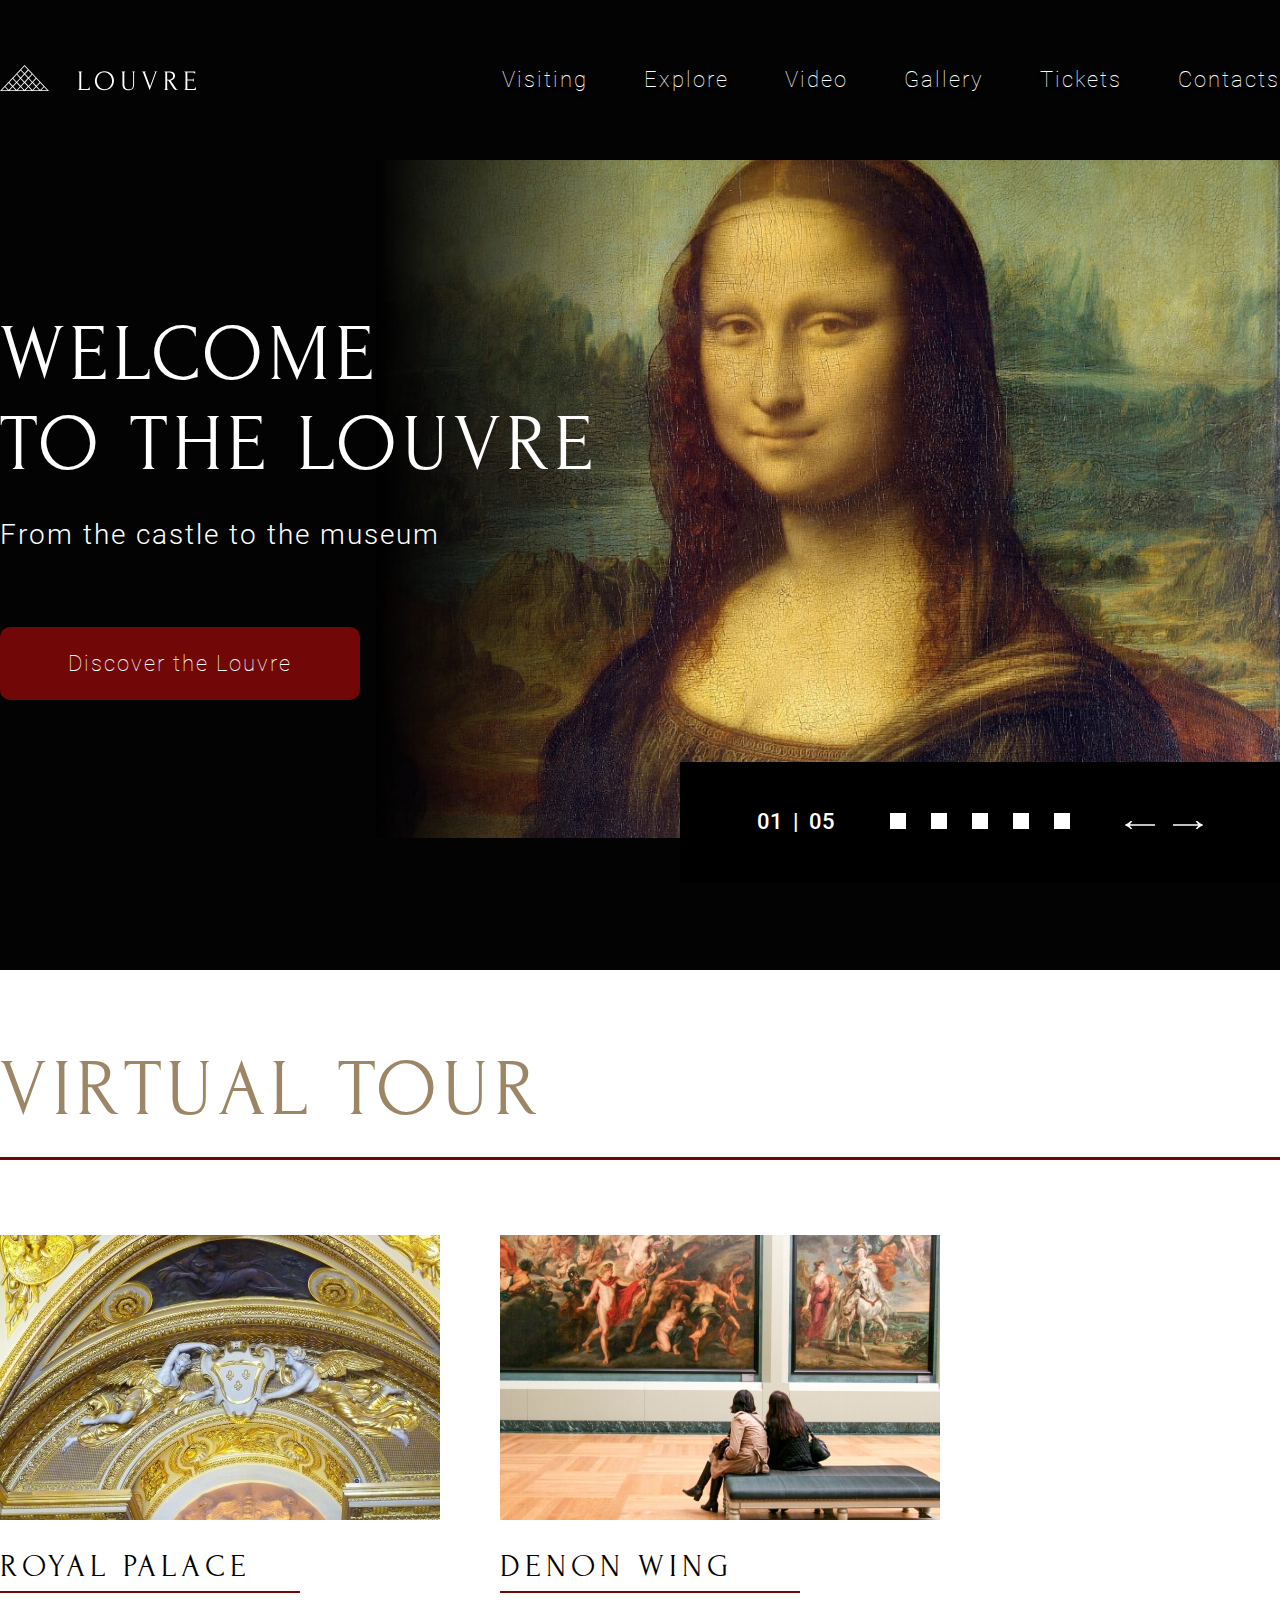
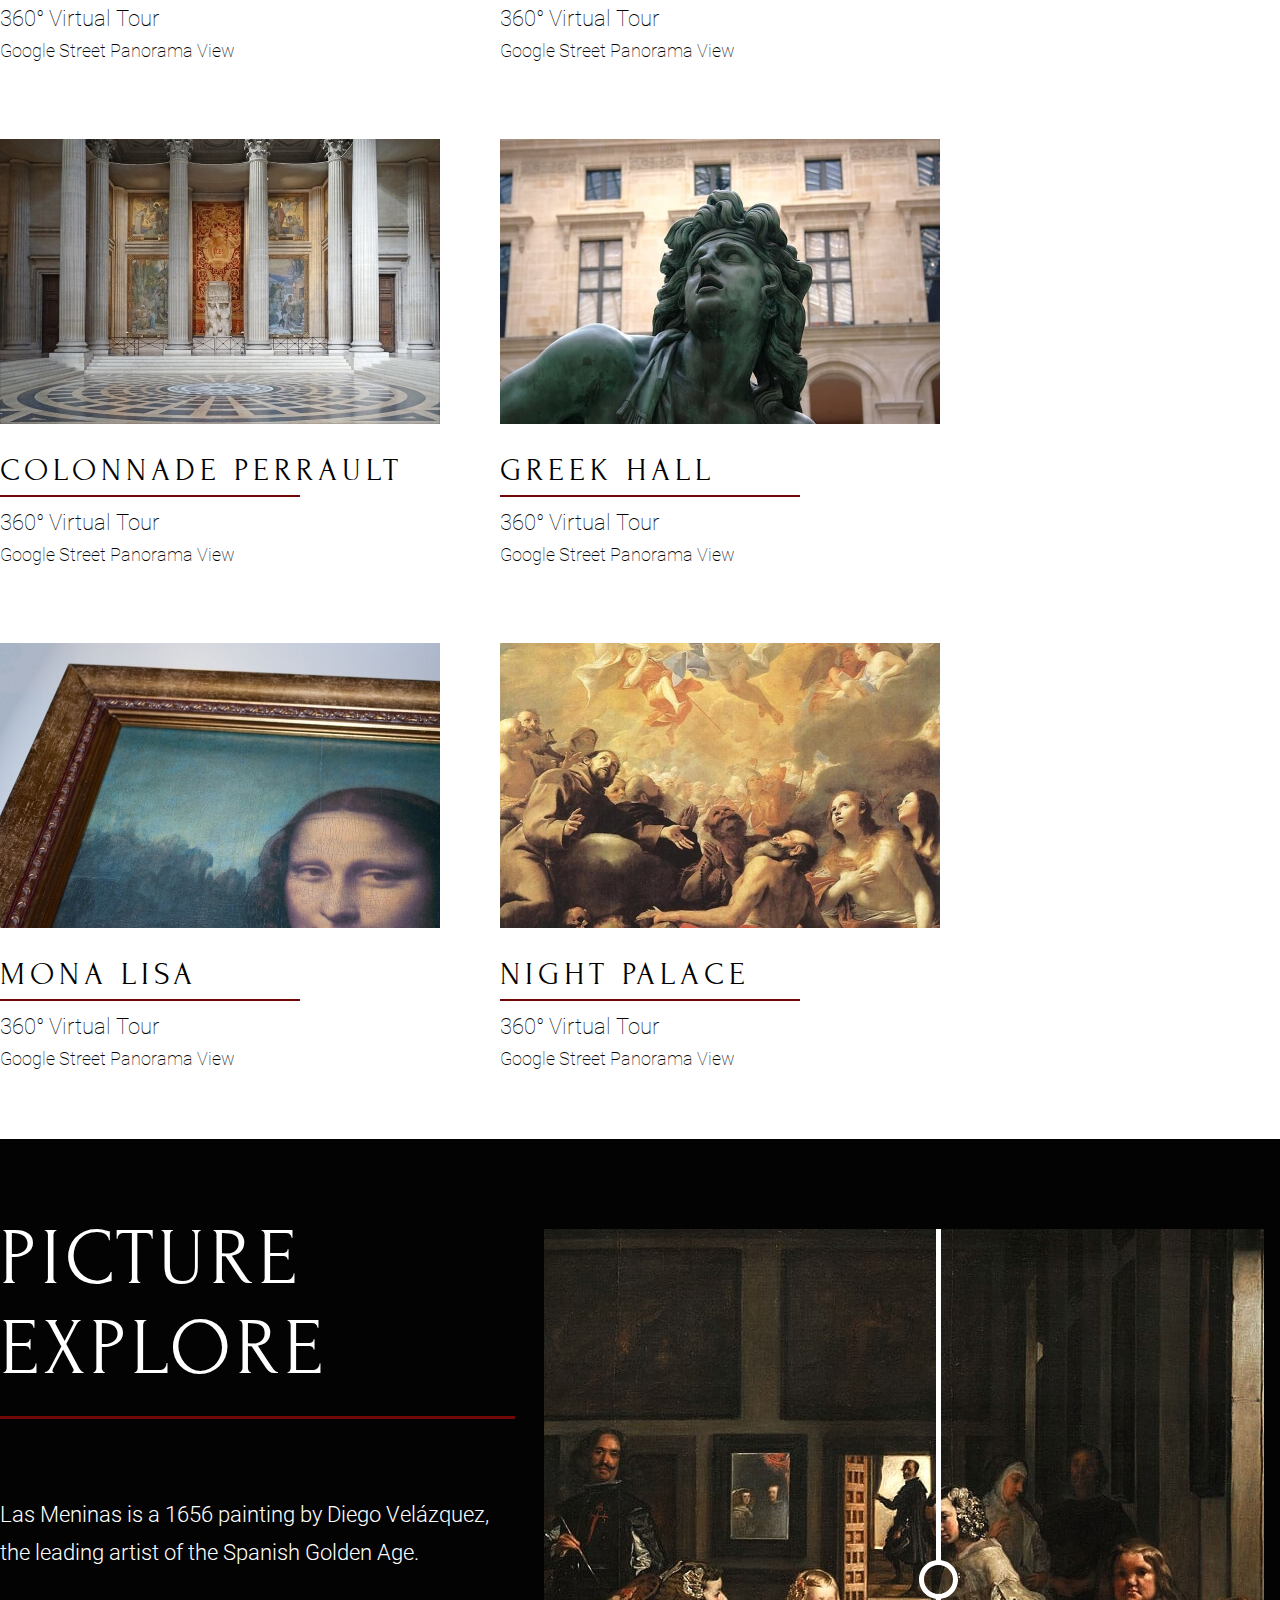
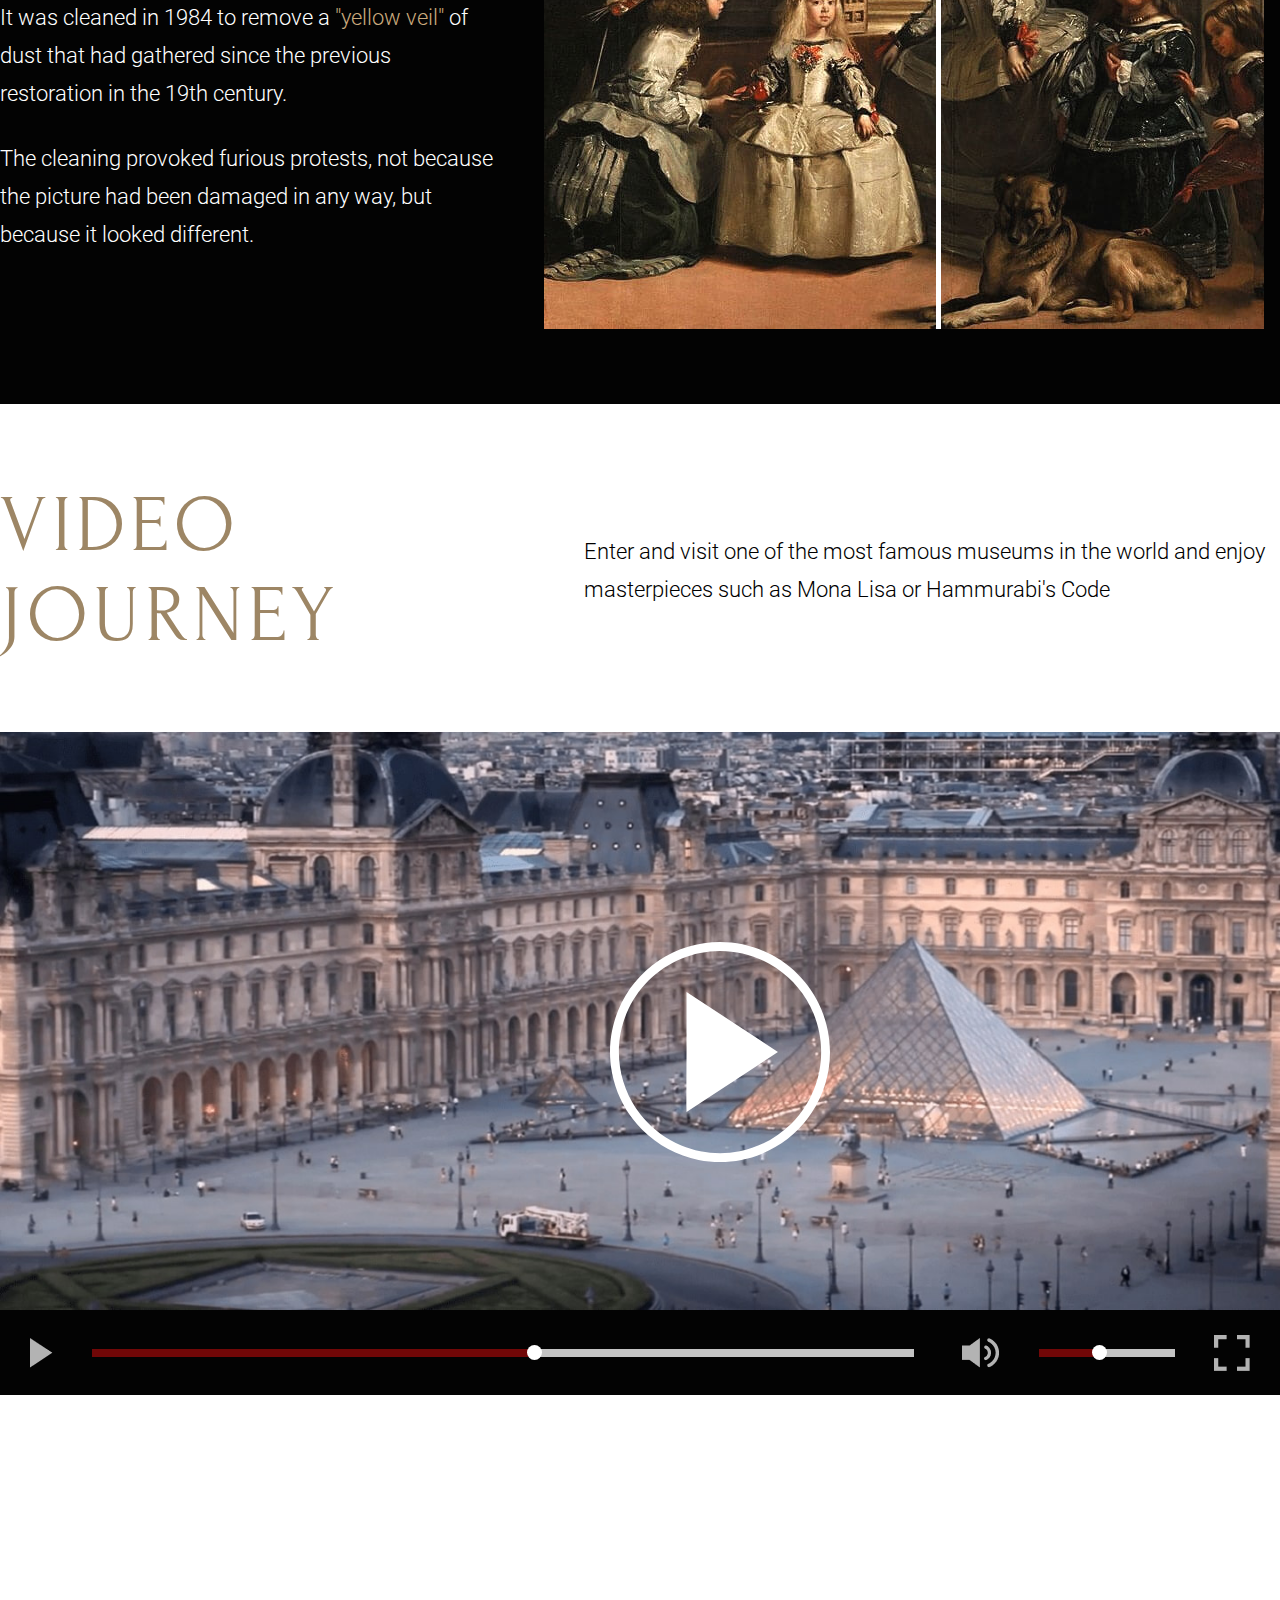
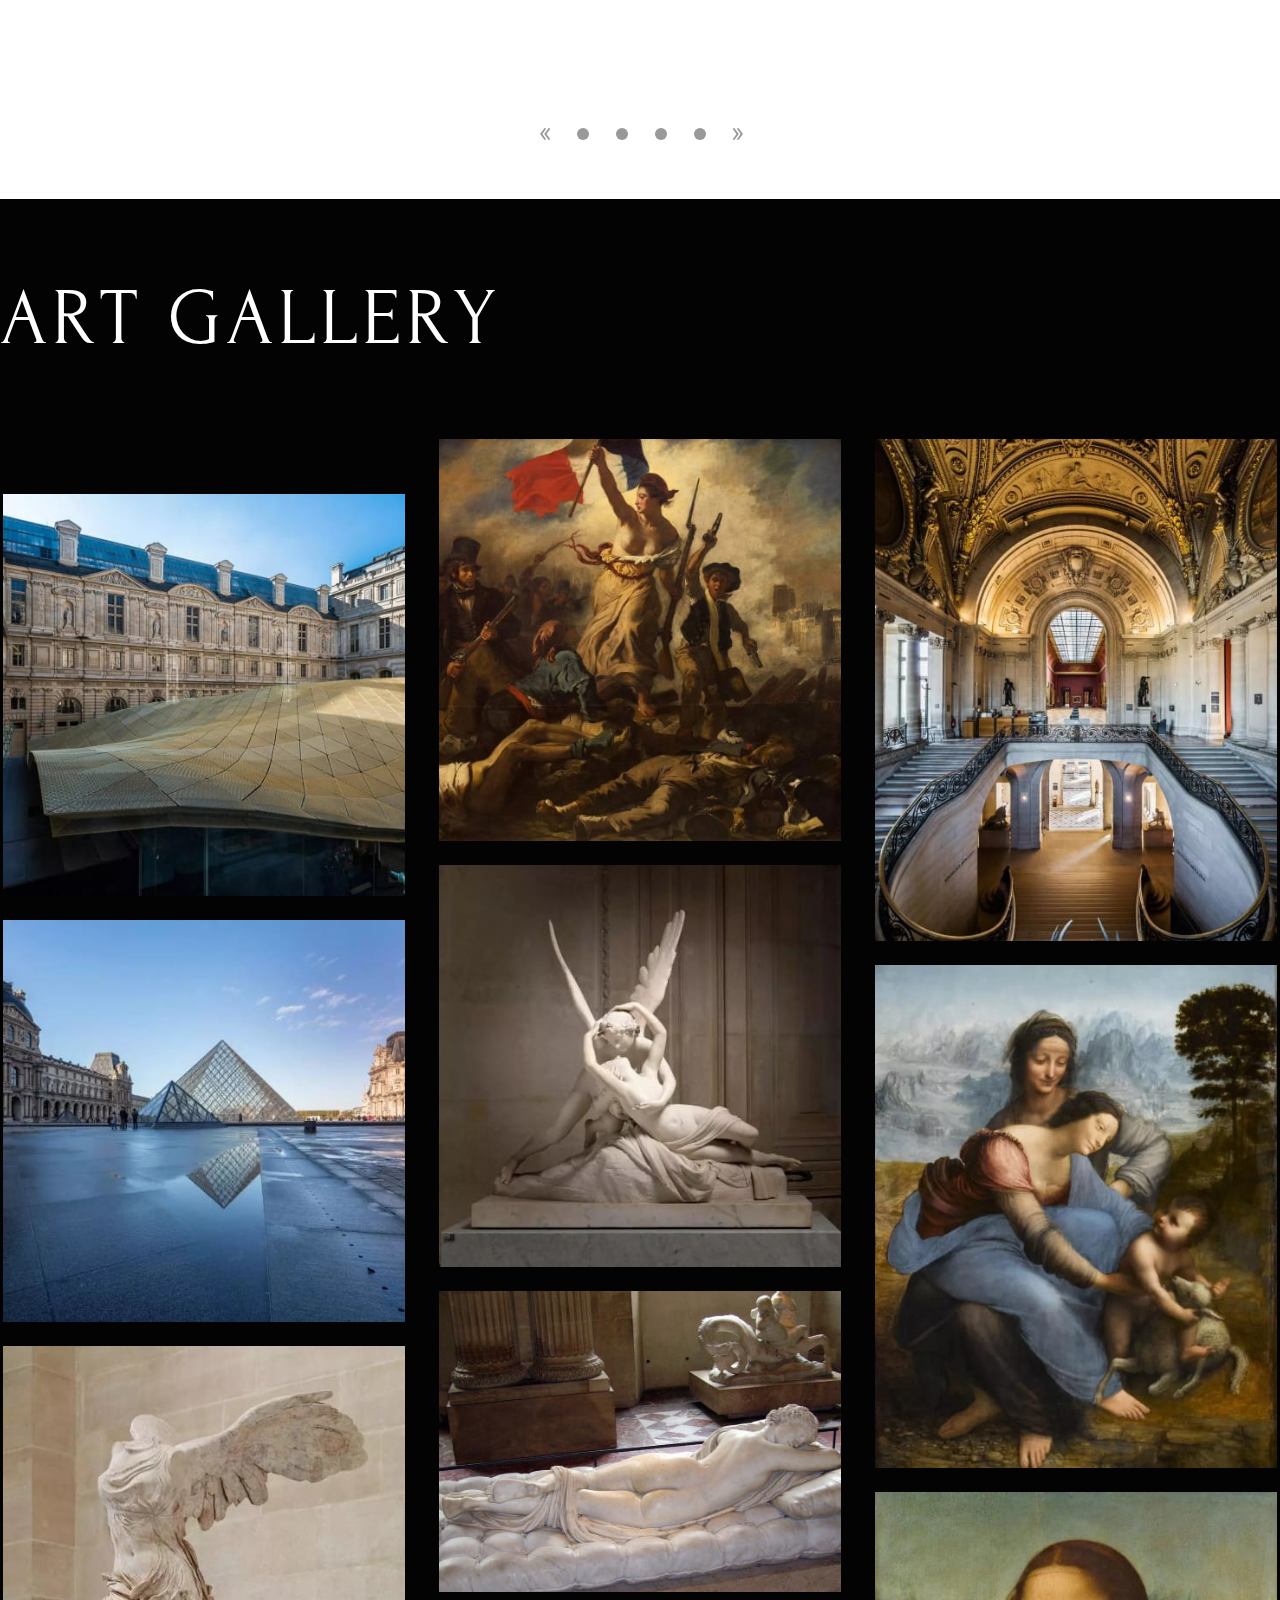
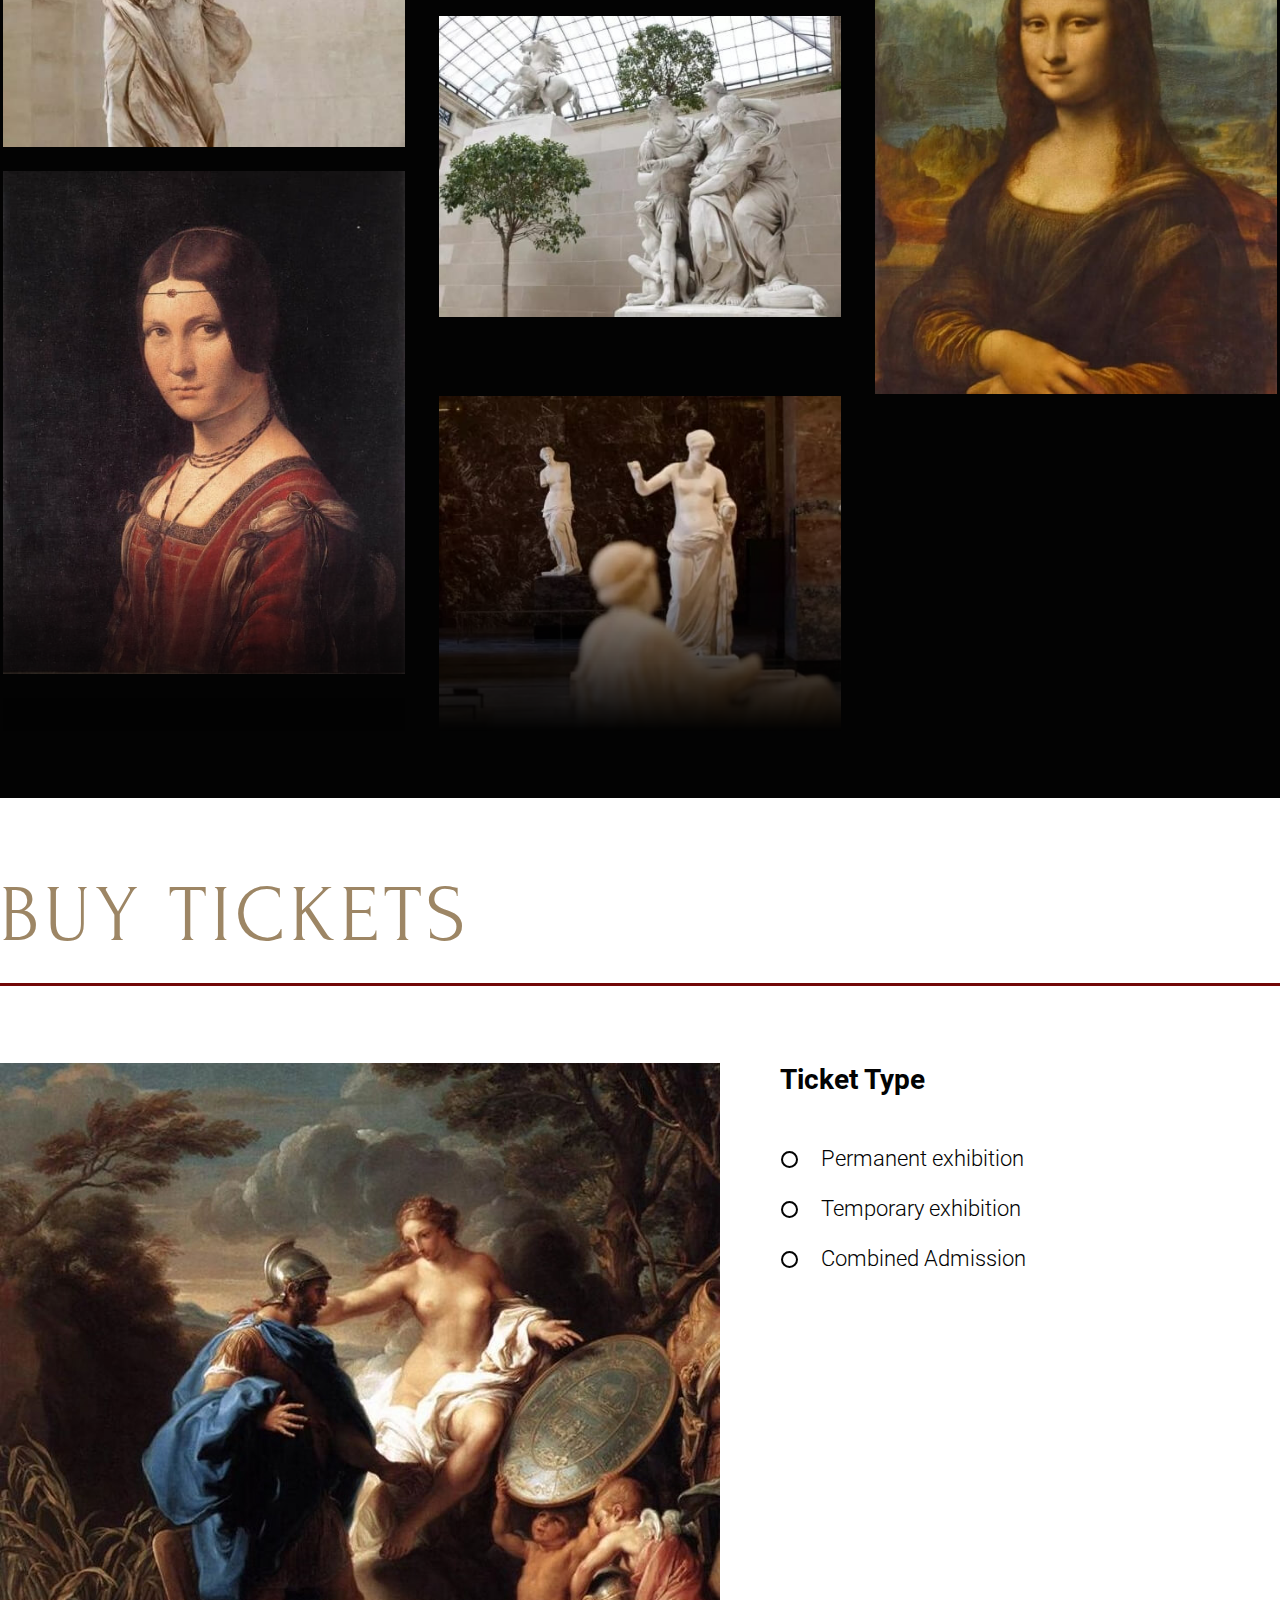
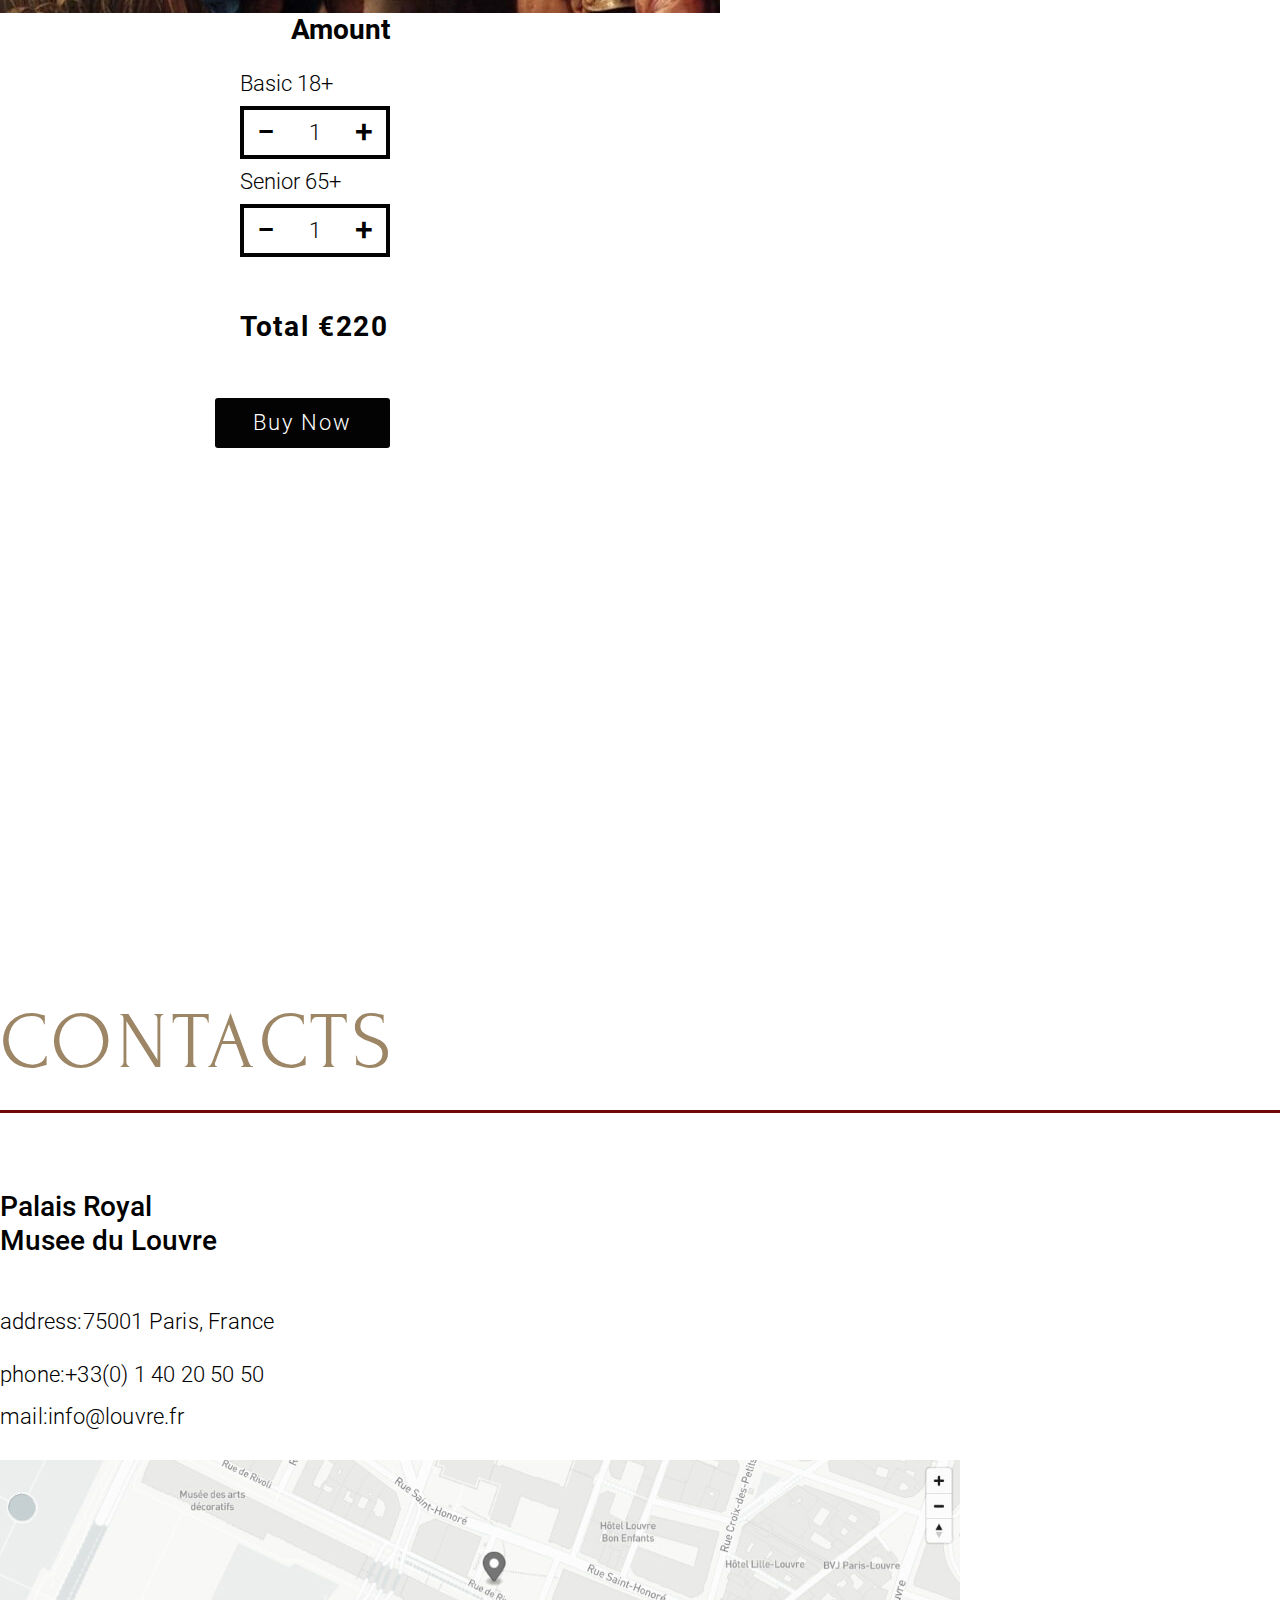
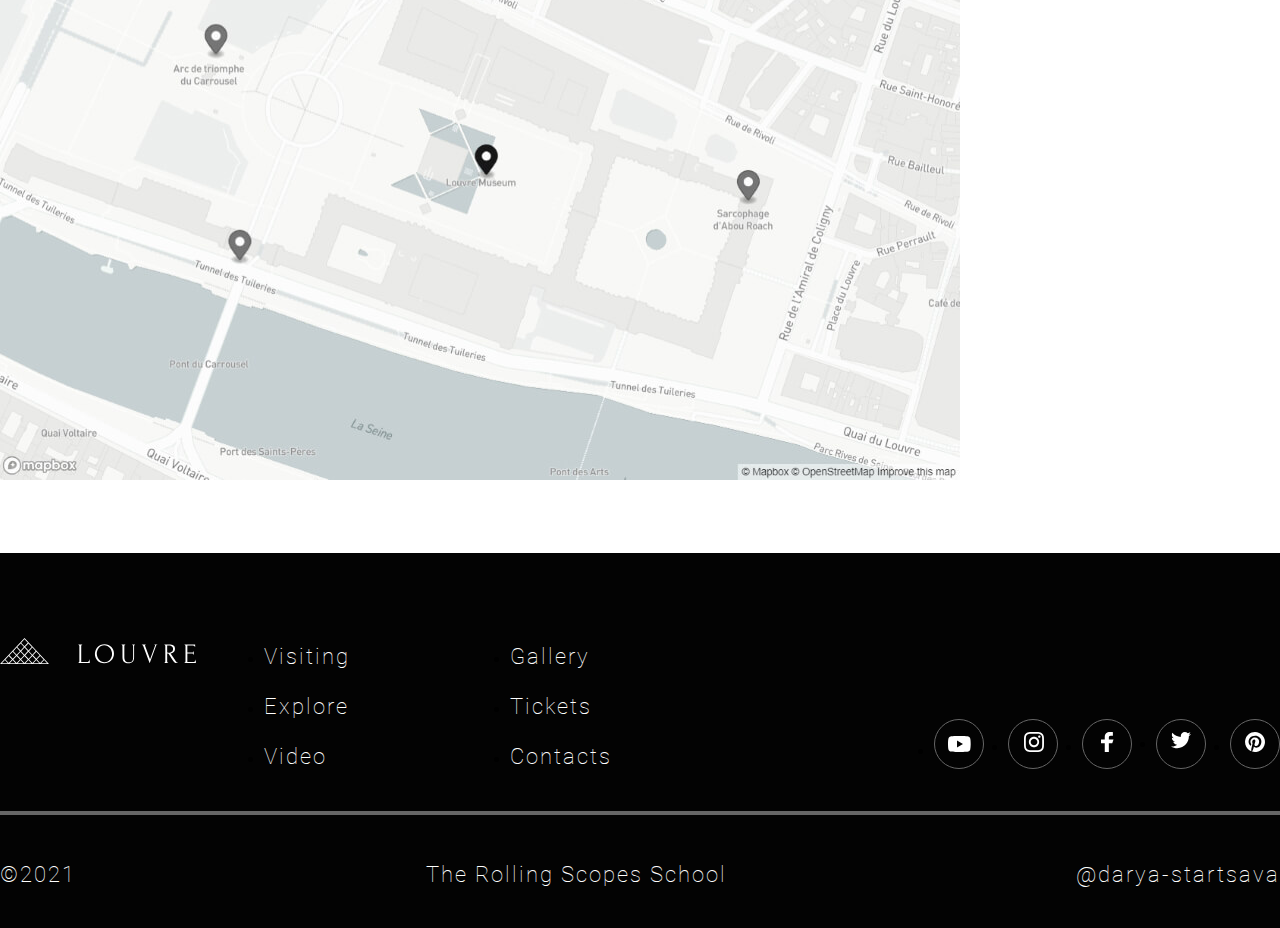
==== commit d986da0d: "refactor: optimize images" ====
--- a/museum-adaptive/index.html
+++ b/museum-adaptive/index.html
@@ -143,7 +143,7 @@
                     <p class="section-video-text">Enter and visit one of the most famous museums in the world and enjoy
                         masterpieces such as Mona Lisa or Hammurabi's Code</p>
                 </div>
-                <video class="video" poster="assets/img/video-journay.png" preload>
+                <video class="video" poster="assets/img/video-journay.jpg" preload>
                     <source src="https://www.youtube.com/embed/zp1BXPX8jcU">
                 </video>
                 <div class="video-button-main-container">
--- a/museum-adaptive/style.css
+++ b/museum-adaptive/style.css
@@ -948,9 +948,9 @@
 
 .contacts-section {
   background-color: #ffffff;
-  height: 728px;
+  height: auto;
   margin-top: 10px;
-  margin-bottom: 75px;
+  margin-bottom: -2px;
 }
 
 .map-image {
@@ -1443,6 +1443,8 @@
   /* CONTACTS SECTION 1024PX*/
 
   .contacts-section {
+    height: auto;
+    margin-bottom: -13px;
     padding-left: 20px;
     padding-right: 20px;
   }
@@ -1479,6 +1481,70 @@
   .contacts-section-text-first {
     margin-top: 43px;
     margin-bottom: -10px;
+  }
+  /* FOOTER 1024PX */
+
+  .footer-section {
+    height: auto;
+    padding-right: 18px;
+    padding-left: 18px;
+    margin-top: -13px;
+  }
+
+  .footer-container {
+    margin-top: -25px;
+    display: flex;
+    flex-wrap: wrap;
+  }
+
+  .underline-footer::after {
+    bottom: -10px;
+  }
+
+  .footer-logo {
+    display: flex;
+    margin-top: 0px;
+    height: 50px;
+    width: 12%;
+  }
+
+  .footer-nav {
+    display: flex;
+    column-gap: 120px;
+    margin-left: 14px;
+  }
+
+  .footer-nav ul {
+    float: none;
+    margin-left: 0;
+    padding: 0;
+  }
+
+  .social-nav {
+    width: 35%;
+    margin-left: -14px;
+  }
+
+  .social-nav ul {
+    padding: 0;
+    list-style: none;
+    display: flex;
+    flex-direction: row;
+    justify-content: space-between;
+  }
+
+  .social-nav li {
+    margin-left: 0;
+  }
+
+  .social-nav li img {
+    margin: 16px auto;
+  }
+
+  .footer-second-container {
+    margin-top: 36px;
+    padding-bottom: 25px;
+    padding-left: 5px;
   }
 }
 
@@ -1764,6 +1830,10 @@
 
   /* CONTACTS SECTION 768PX*/
 
+  .contacts-section {
+    padding-bottom: 81px;
+  }
+
   .map-image-1024 {
     display: none;
   }
@@ -1789,8 +1859,18 @@
   .contacts-section-text {
     font-size: 18px;
   }
-}
-
+
+  /* FOOTER 768PX */
+
+  .footer-logo {
+    margin-top: -12px;
+  }
+
+  .footer-nav a,
+  .footer-second-container {
+    font-size: 18px;
+  }
+}
 /* MEDIA 420PX*/
 
 @media (max-width: 420px) {
@@ -2042,6 +2122,10 @@
 
   /* CONTACTS SECTION 420PX*/
 
+  .contacts-section {
+    margin-bottom: -40px;
+  }
+
   .map-image-768 {
     display: none;
   }
@@ -2074,4 +2158,6 @@
     margin-top: 43px;
     margin-bottom: -14px;
   }
+
+  /* FOOTER 420PX */
 }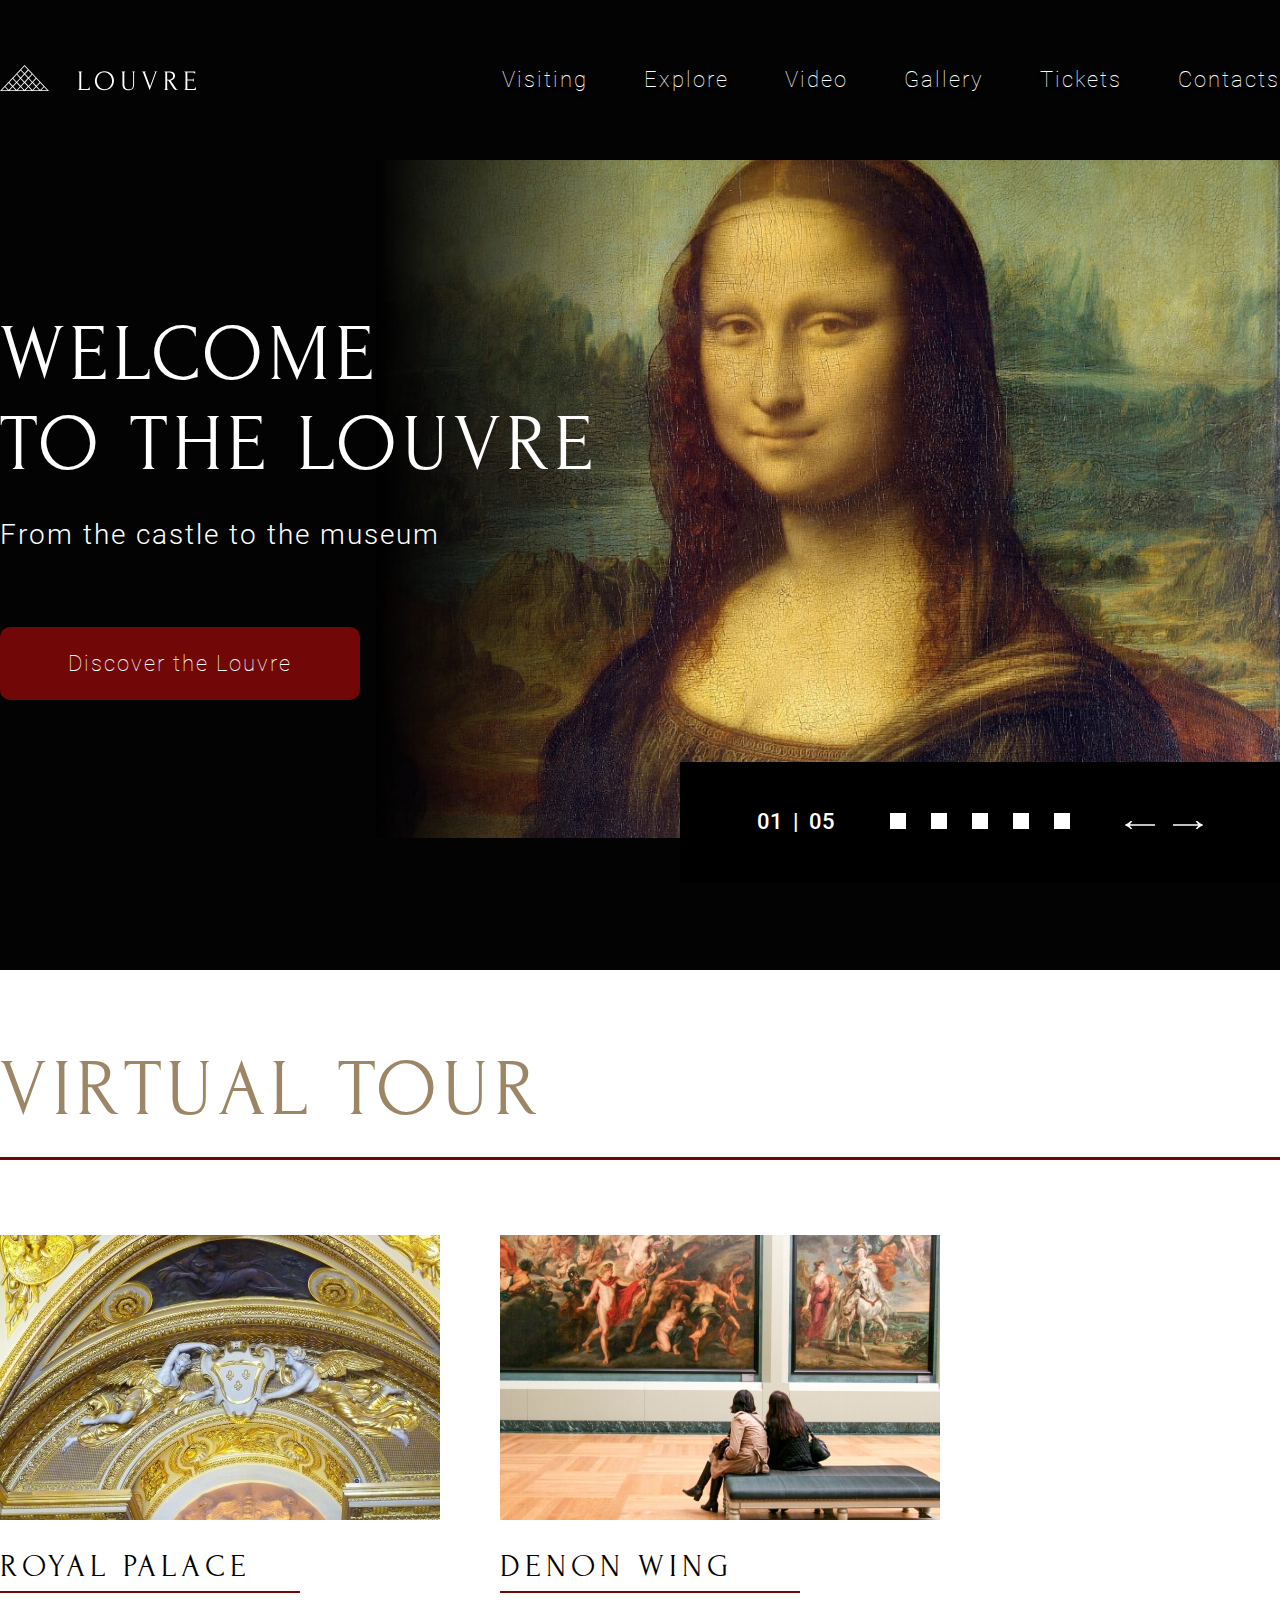
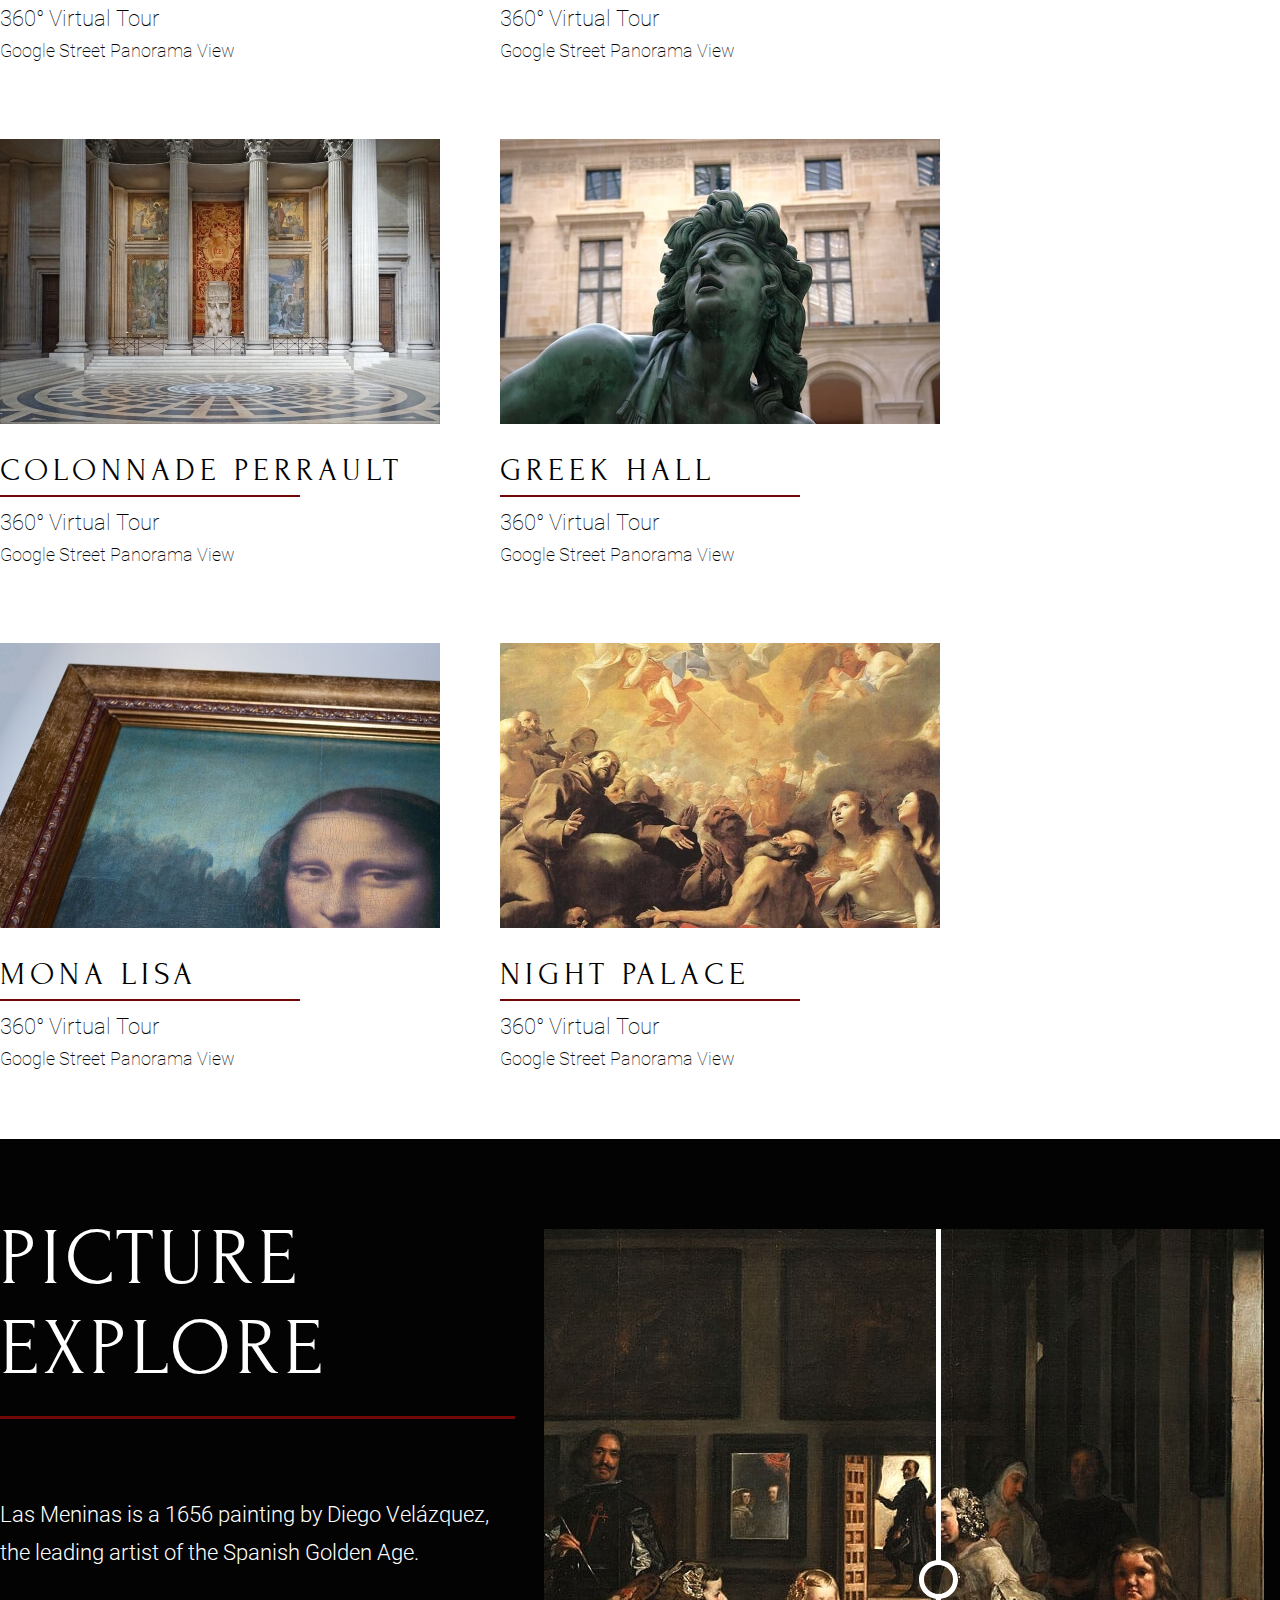
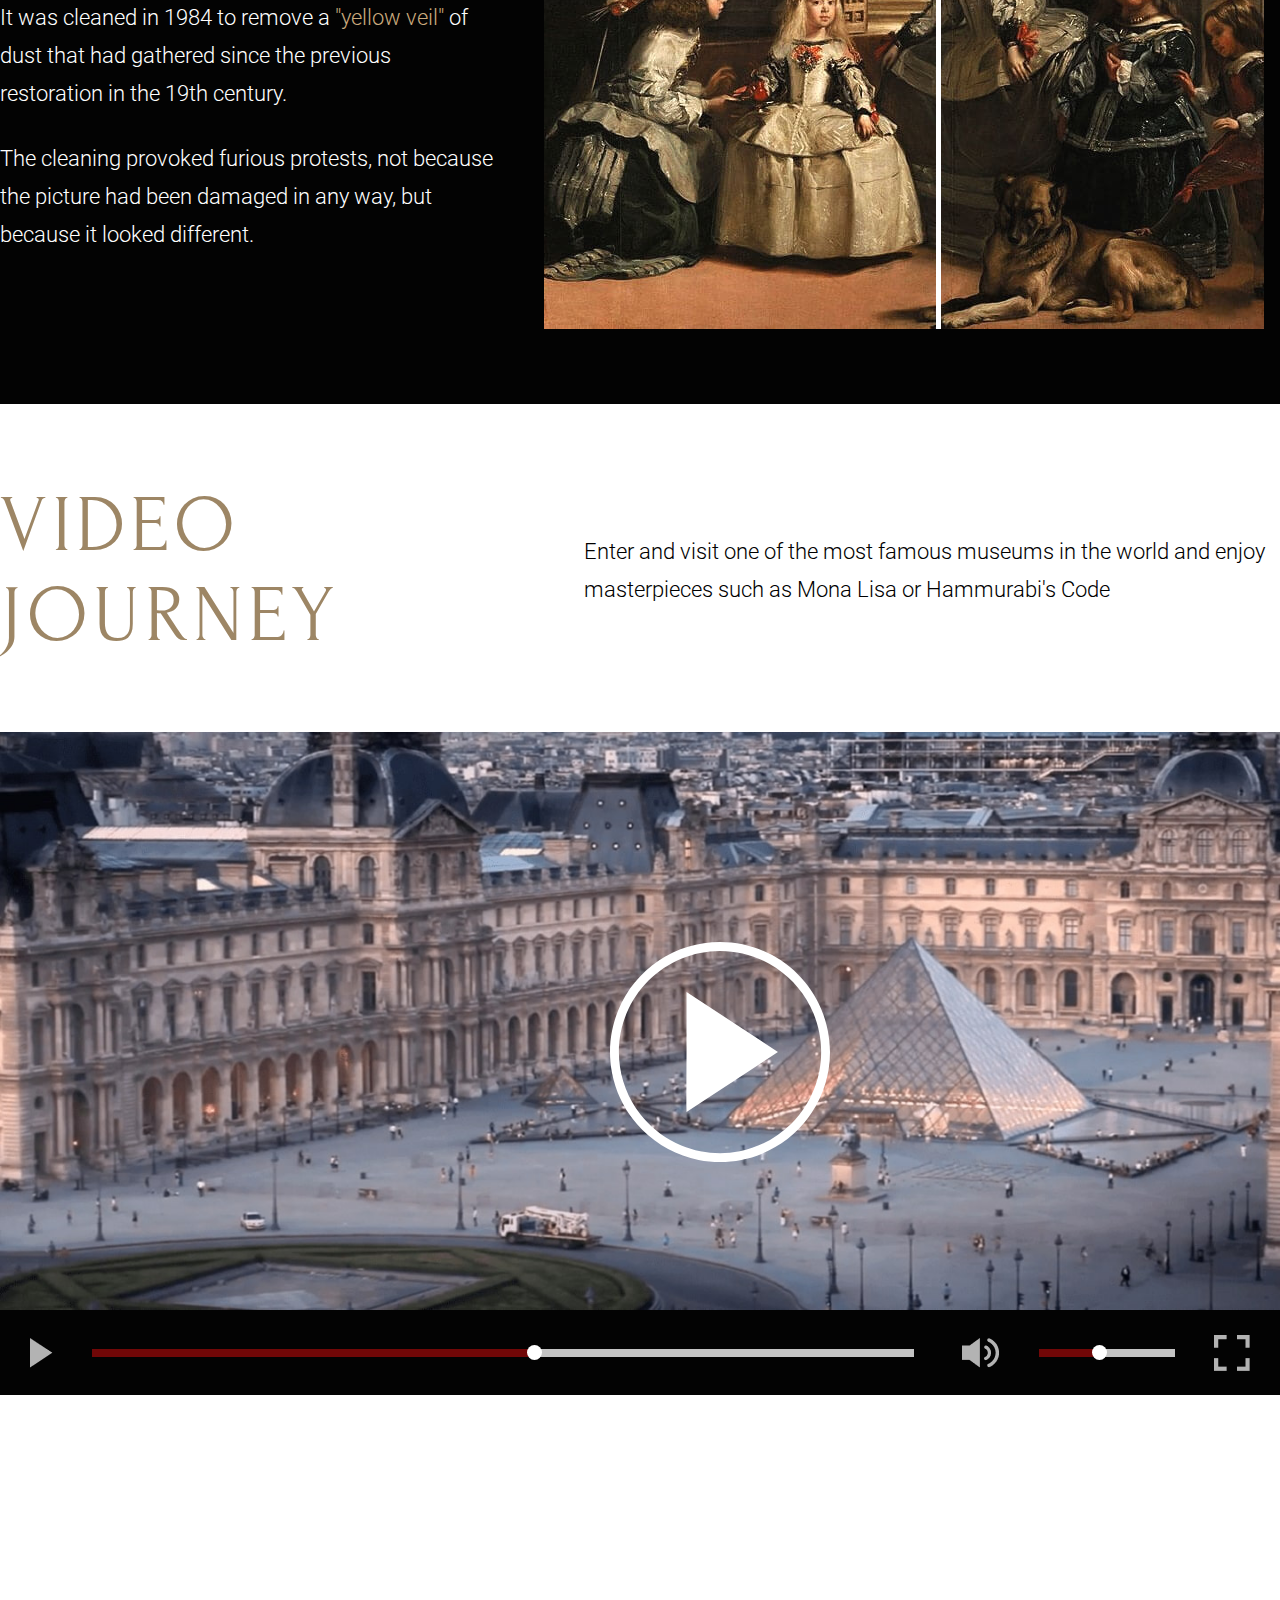
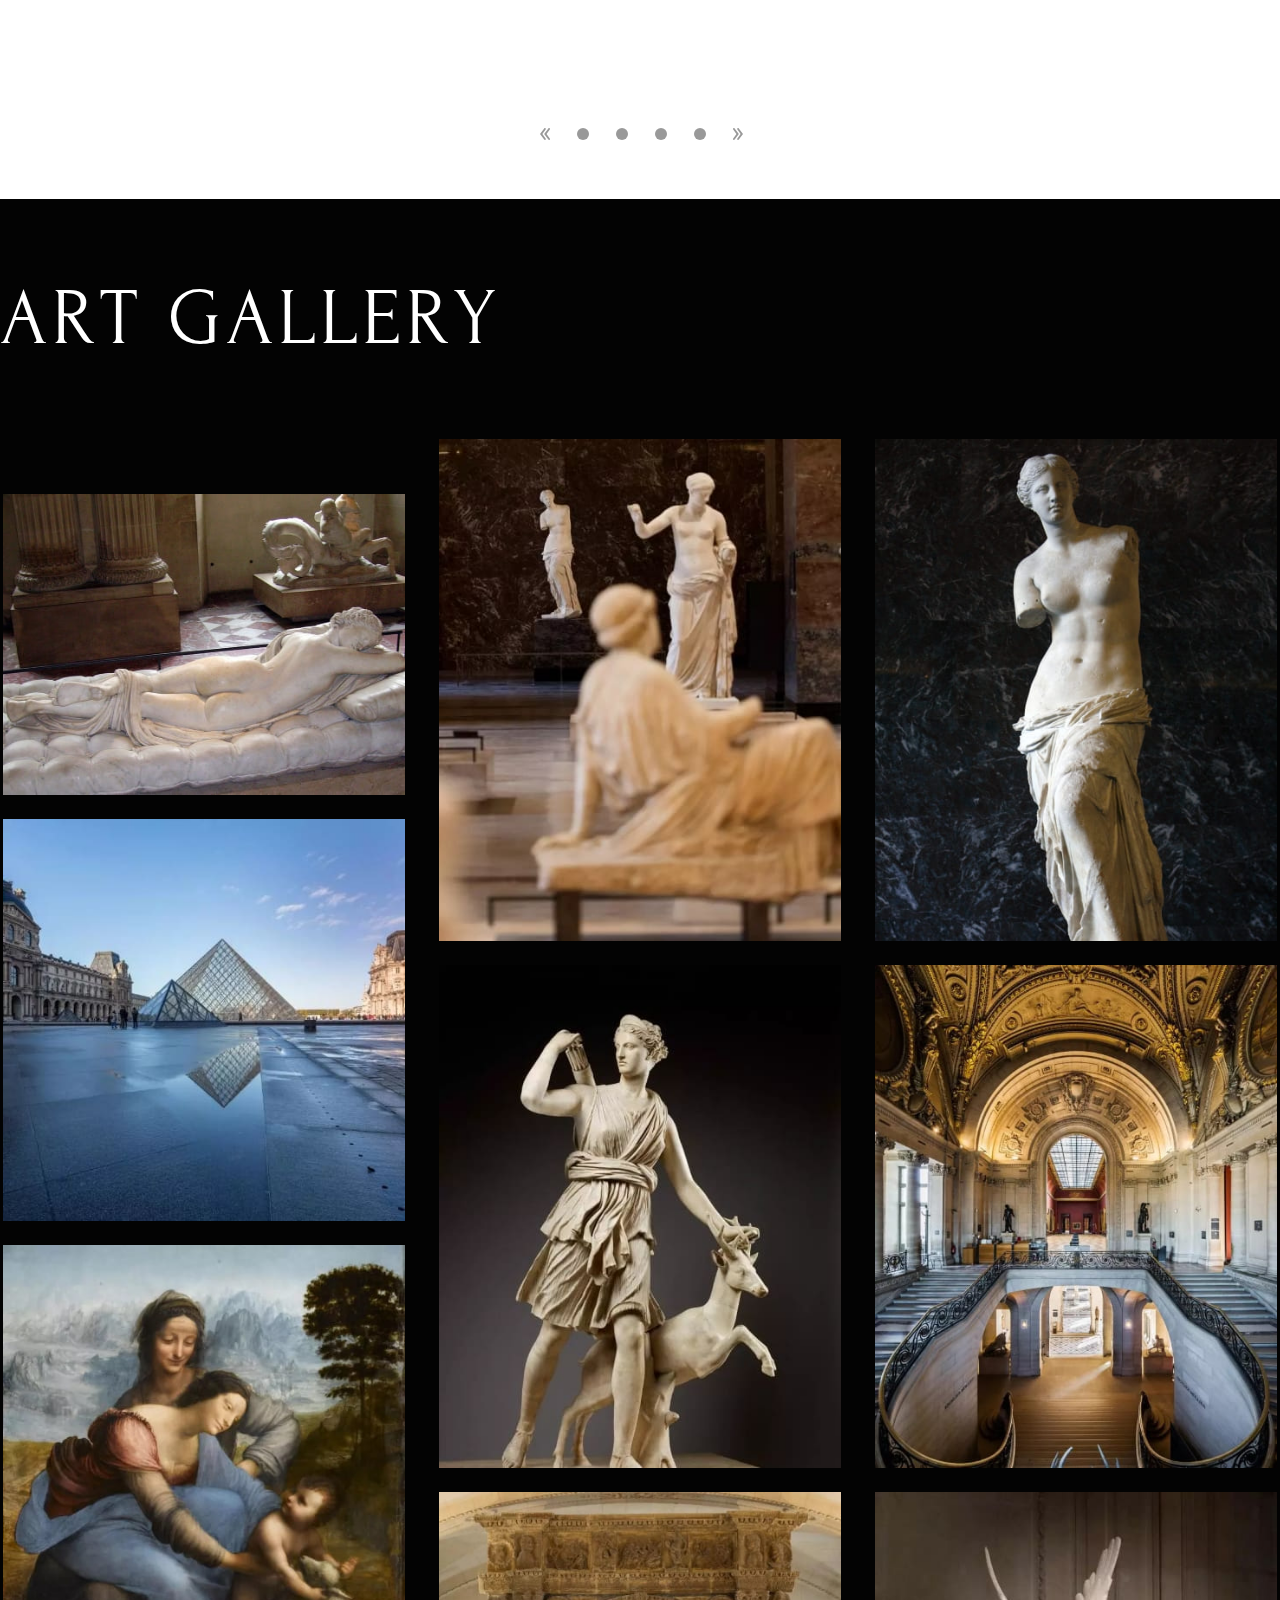
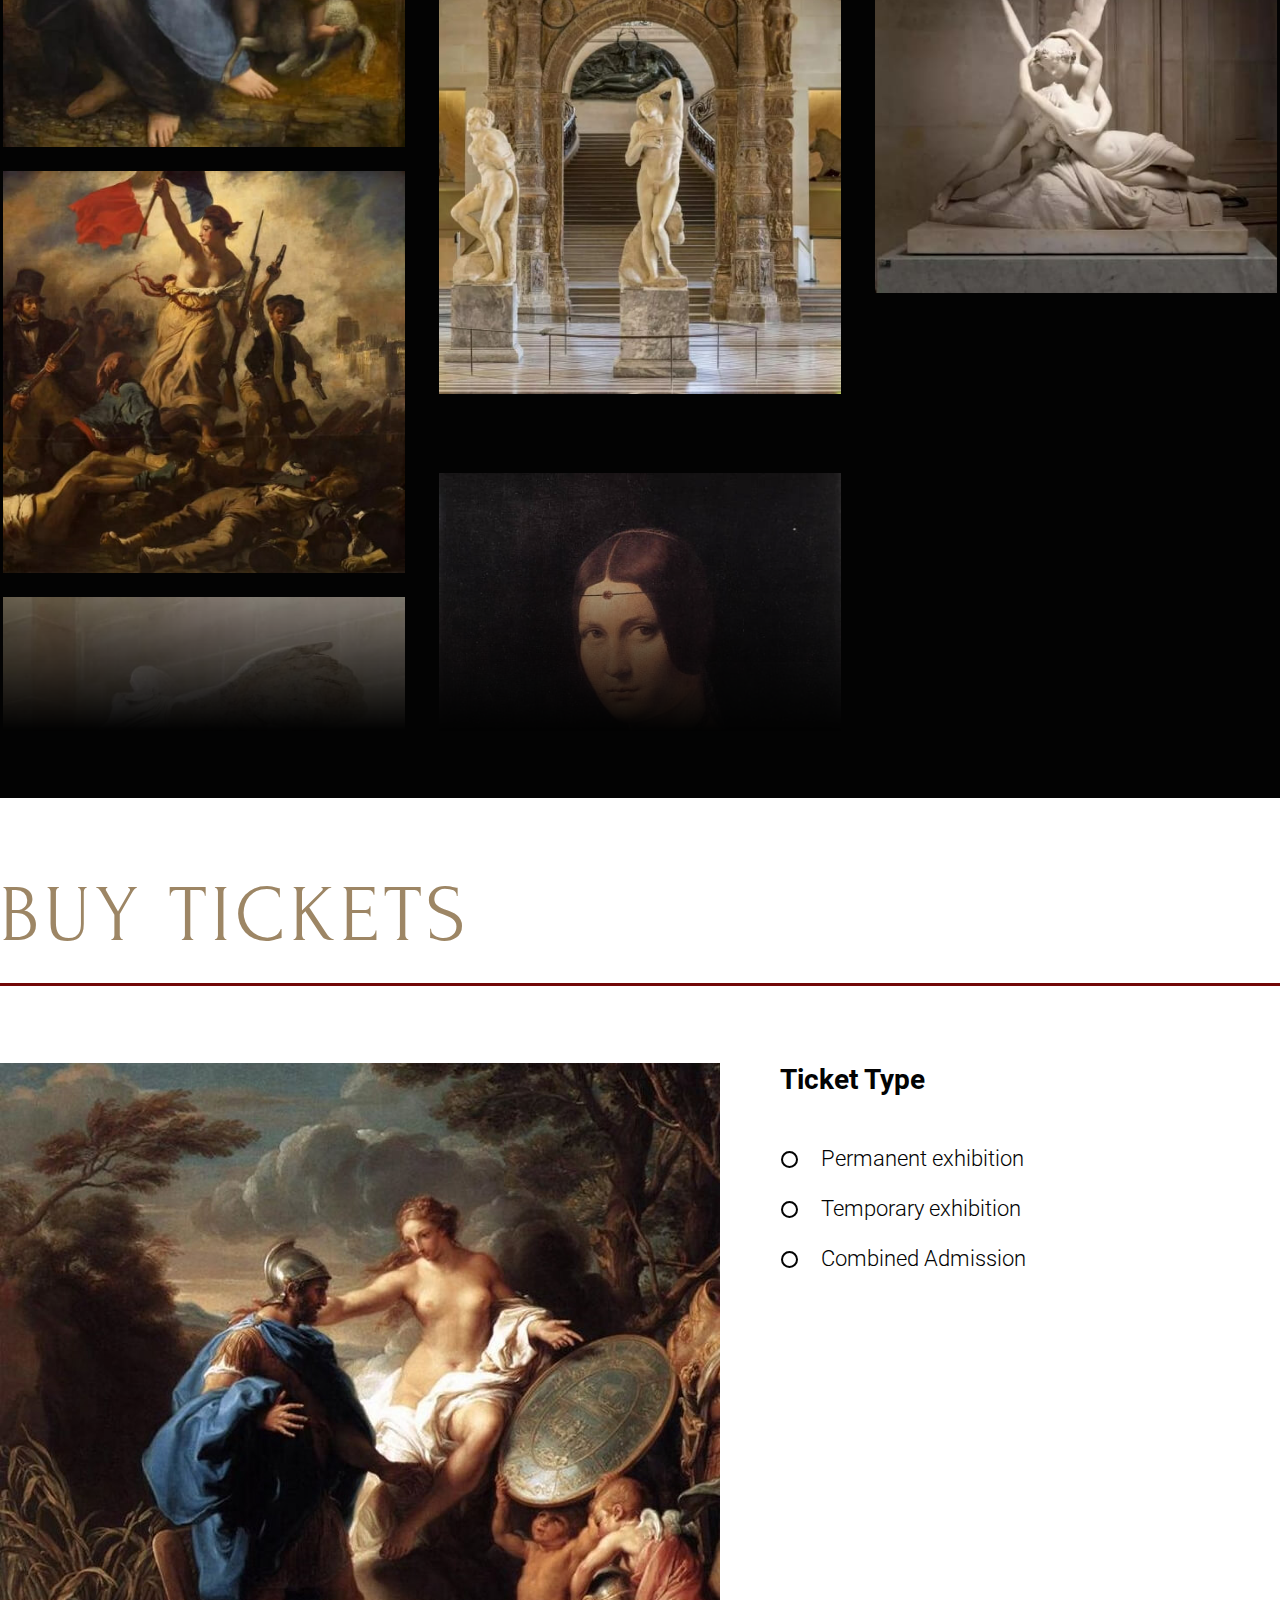
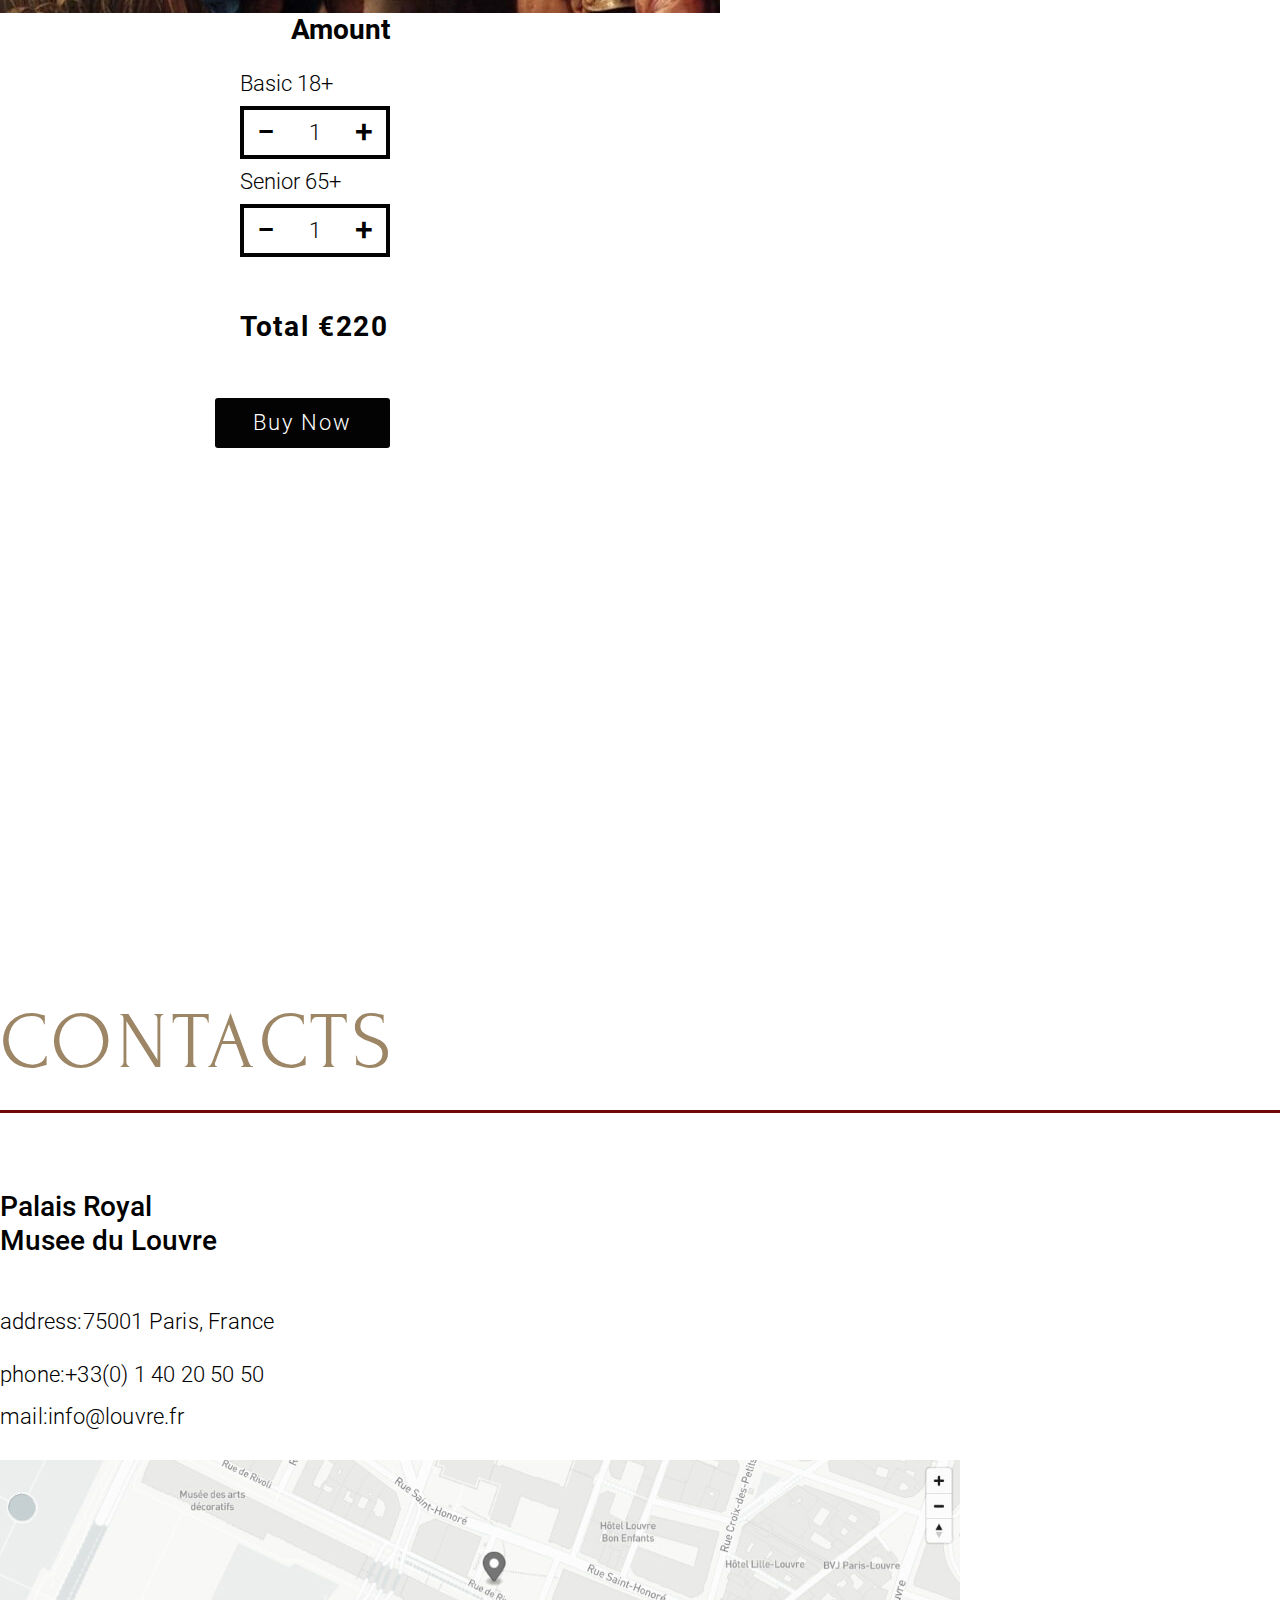
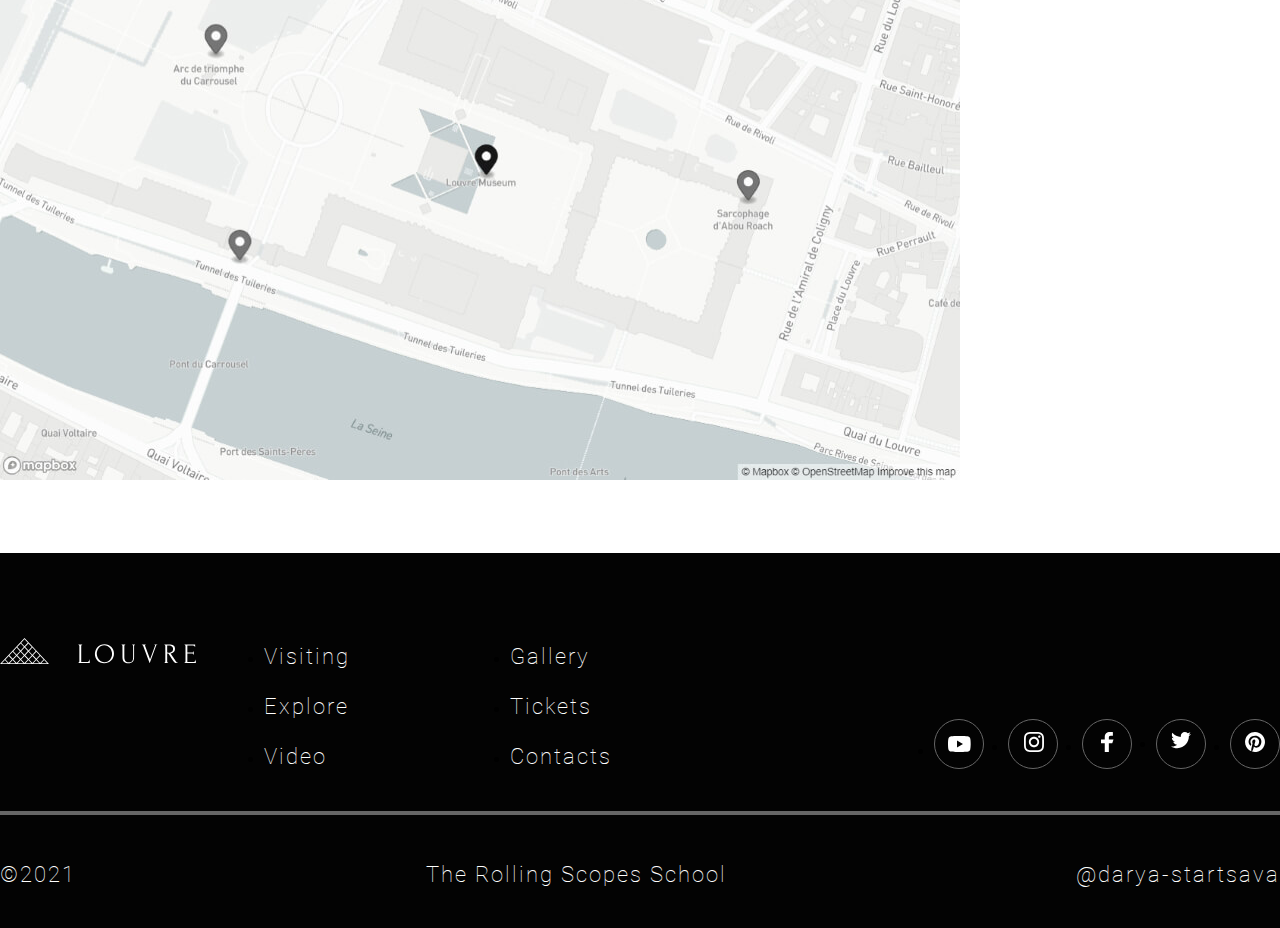
==== commit a0608941: "feat: add burger menu" ====
--- a/museum-adaptive/index.html
+++ b/museum-adaptive/index.html
@@ -17,15 +17,20 @@
                 <span class="logo"> <img src=assets/svg/logo.svg alt="logo" class="logo-img"> </span>
                 <span> <img src=assets/svg/louvre.svg alt="louvre" class="louvre-img"> </span>
             </div>
-            <nav class="container nav-adaptive">
-                <ul>
-                    <li><a href="#visiting">Visiting</a></li>
-                    <li><a href="#explore">Explore</a></li>
-                    <li><a href="#video">Video</a></li>
-                    <li><a href="#gallery">Gallery</a></li>
-                    <li><a href="#tickets">Tickets</a></li>
-                    <li><a href="#contacts">Contacts</a></li>
+            <nav class="container">
+                <ul class="nav-menu nav-adaptive">
+                    <li><a class="menu-item" href="#visiting">Visiting</a></li>
+                    <li><a class="menu-item" href="#explore">Explore</a></li>
+                    <li><a class="menu-item" href="#video">Video</a></li>
+                    <li><a class="menu-item" href="#gallery">Gallery</a></li>
+                    <li><a class="menu-item" href="#tickets">Tickets</a></li>
+                    <li><a class="menu-item" href="#contacts">Contacts</a></li>
                 </ul>
+                <div class="hamburger">
+                    <span class="bar"></span>
+                    <span class="bar"></span>
+                    <span class="bar"></span>
+                </div>
             </nav>
         </div>
     </header>
@@ -340,6 +345,7 @@
     </footer>
     <div class="popup-overlay"></div>
     <script src="./js/gallery.js"></script>
+    <script src="./js/menu.js"></script>
     <script src="./js/booking-tickets.js"></script>
     <script src="./js/self-review.js"></script>
 </body>
--- a/museum-adaptive/style.css
+++ b/museum-adaptive/style.css
@@ -61,6 +61,28 @@
 nav a:hover,
 nav a:active {
   color: #9d8665 !important;
+}
+
+/* nav {
+  overflow-x: hidden;
+} */
+
+.hamburger {
+  display: block;
+}
+
+.hamburger.active .bar:nth-child(2) {
+  opacity: 0;
+}
+
+.hamburger.active .bar:nth-child(1) {
+  -webkit-transform: translateY(10px) rotate(45deg);
+  transform: translateY(10px) rotate(45deg);
+}
+
+.hamburger.active .bar:nth-child(3) {
+  -webkit-transform: translateY(-10px) rotate(-45deg);
+  transform: translateY(-10px) rotate(-45deg);
 }
 
 .container {
@@ -68,8 +90,6 @@
   width: 100%;
   margin: 0 auto;
   max-width: 1440px;
-  /* padding-left: 5px;
-  padding-right: 5px; */
 }
 
 header {
@@ -1104,6 +1124,49 @@
     height: 130px;
   }
 
+  .nav-menu {
+    display: flex;
+    z-index: 1000;
+    position: fixed;
+    left: -200%;
+    top: 130px;
+    flex-direction: column;
+    justify-content: space-around;
+    align-items: flex-start;
+    background-color: #030303;
+    width: 30%;
+    height: 300px;
+    font-size: 1.8em;
+    transition: left .5s;
+  }
+
+  .nav-menu.active {
+    left: 0;
+    margin: 0;
+  }
+
+  .welcome-title.active {
+    display: none;
+  }
+
+  .hamburger {
+    position: fixed;
+    right: 15px;
+    top: 45px;
+    cursor: pointer;
+    z-index: 9999;
+  }
+
+  .bar {
+    display: block;
+    width: 34px;
+    height: 2px;
+    margin: 8px auto;
+    -webkit-transition: all 0.3s ease-in-out;
+    transition: all 0.3s ease-in-out;
+    background-color: #fff;
+  }
+
   .container-logo {
     padding-left: 20px;
   }
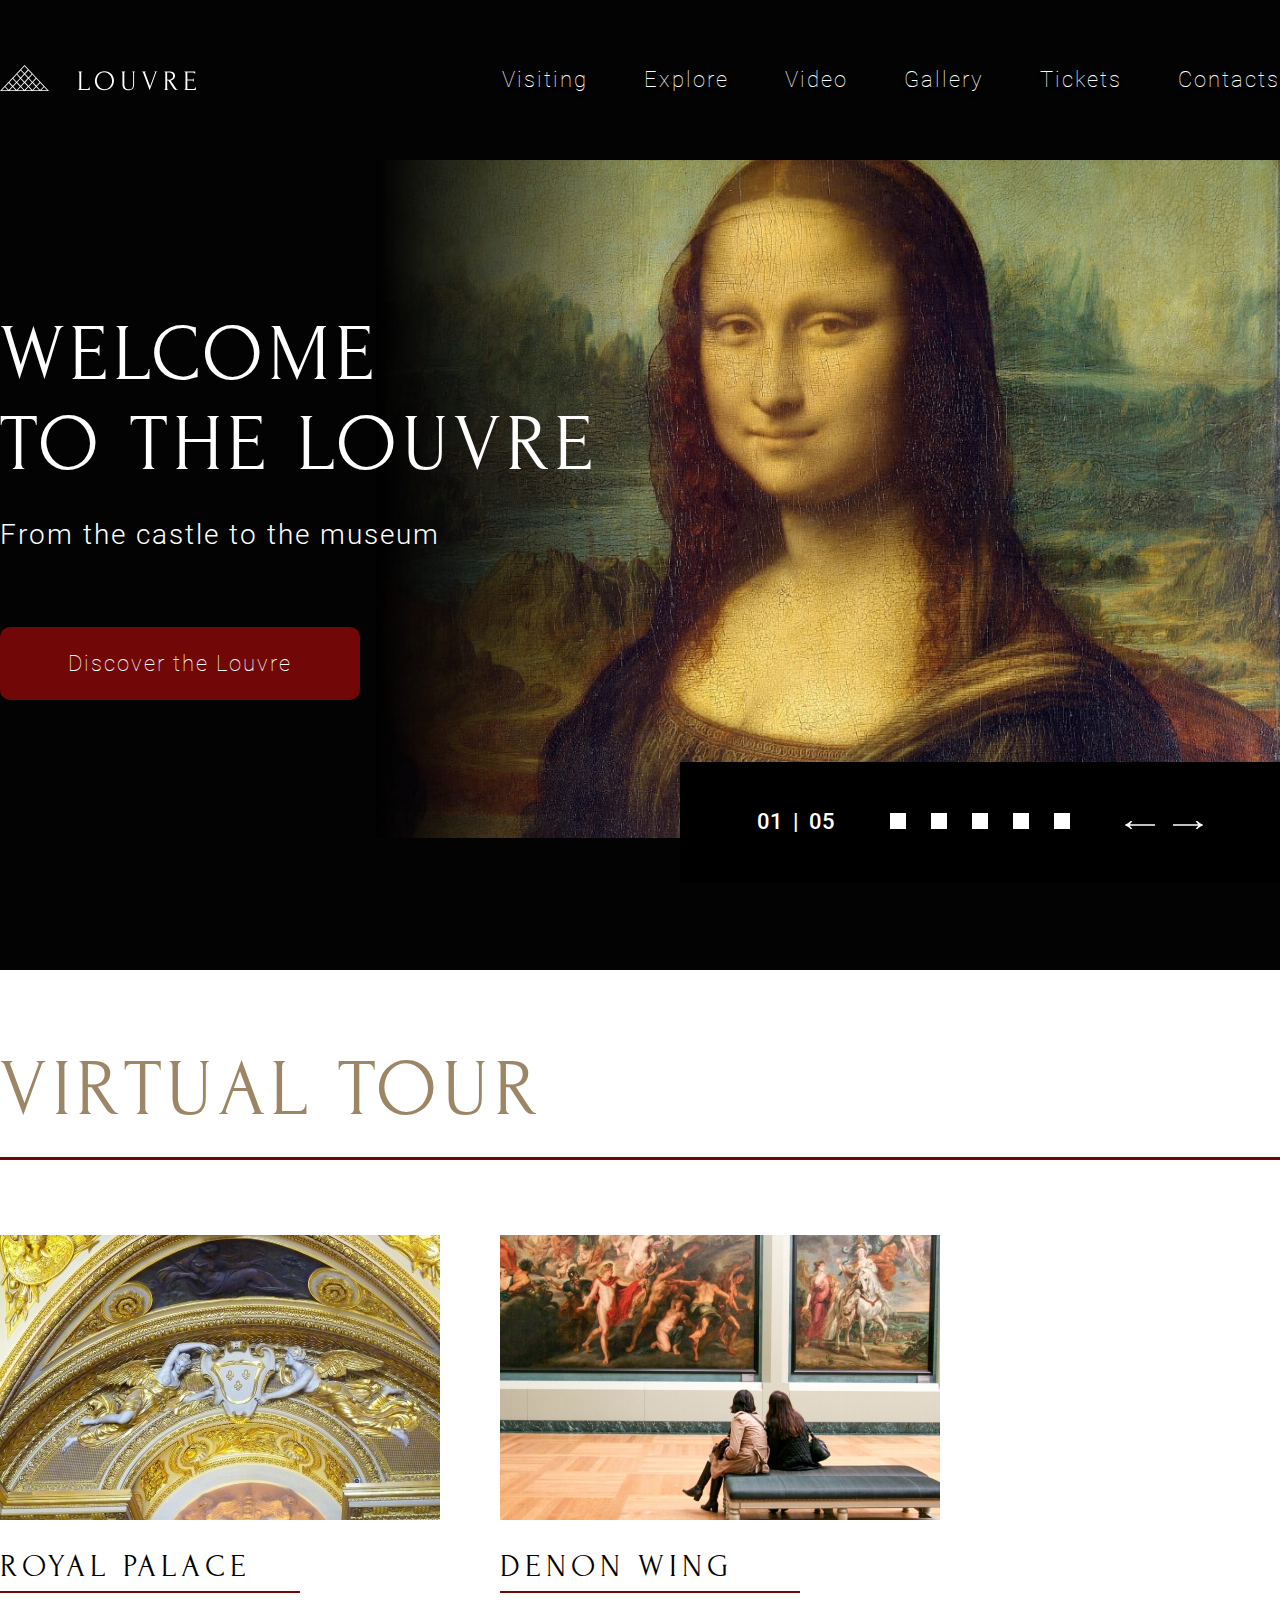
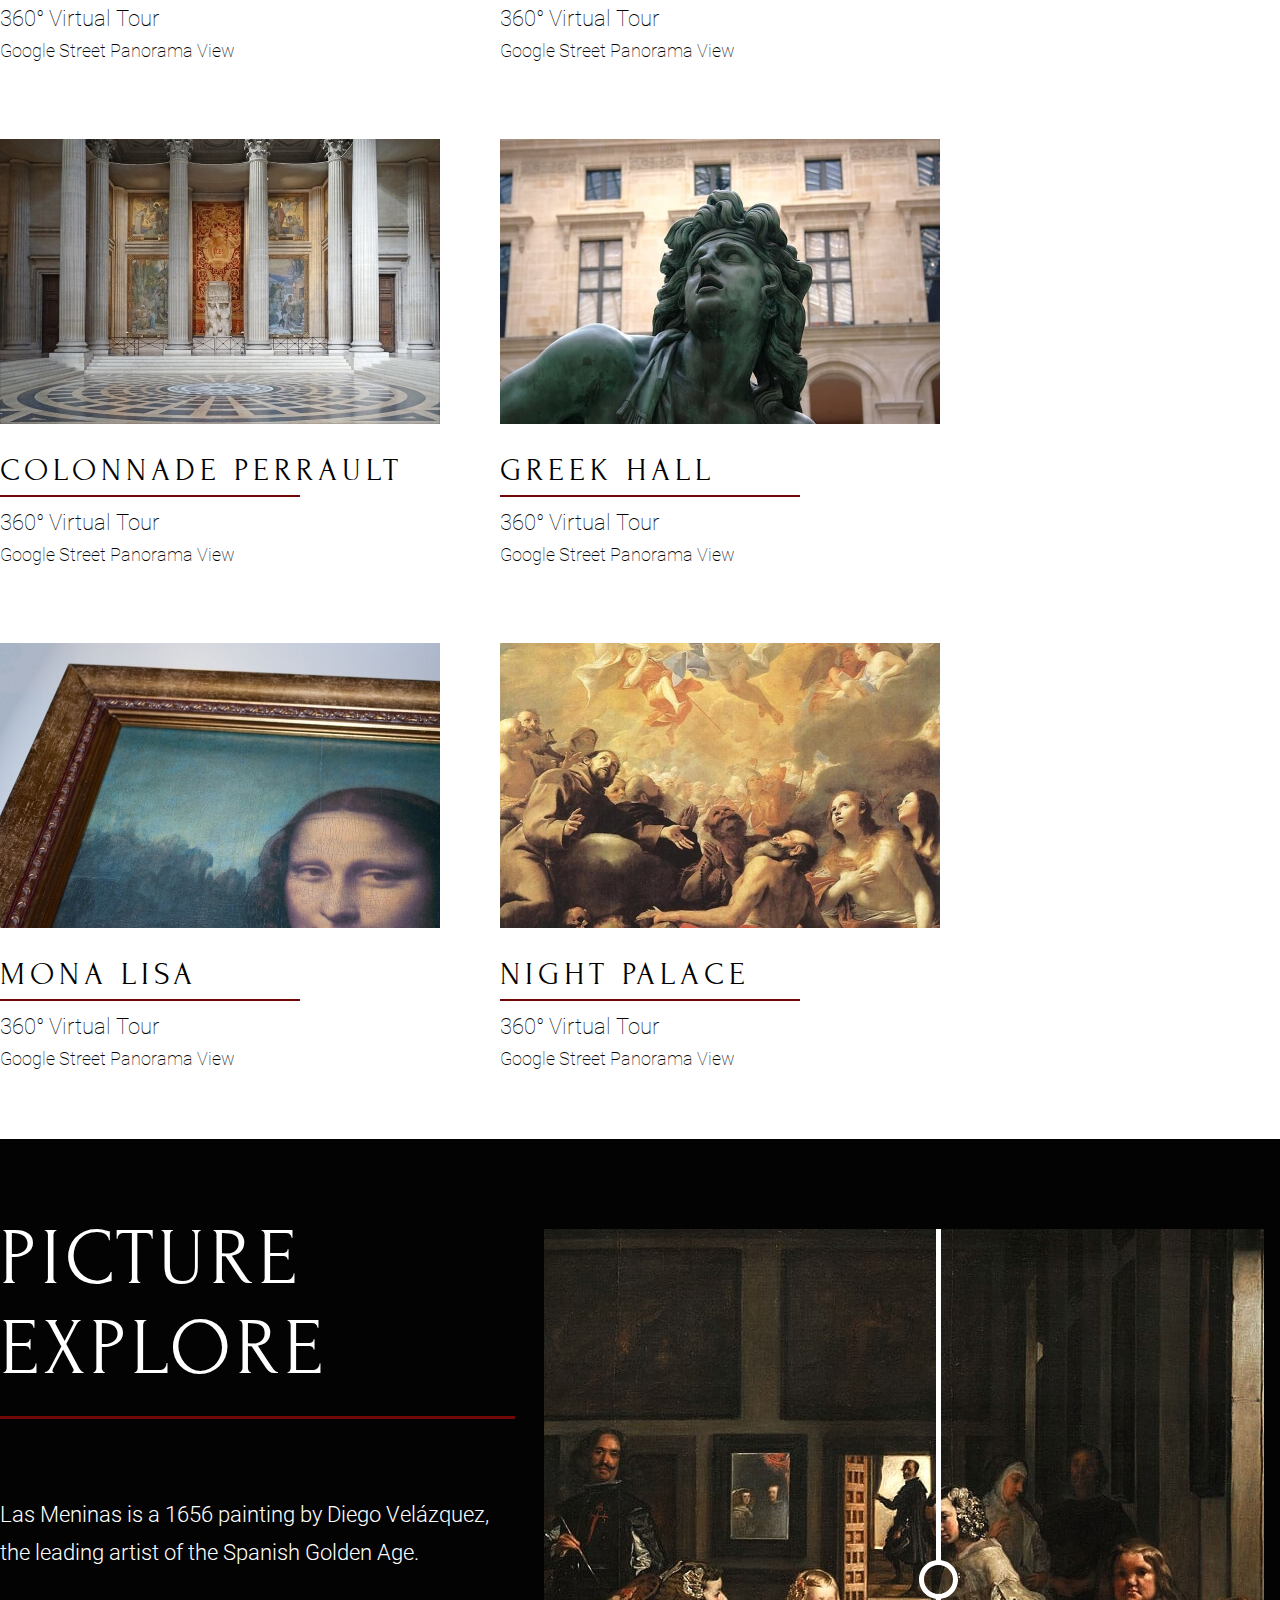
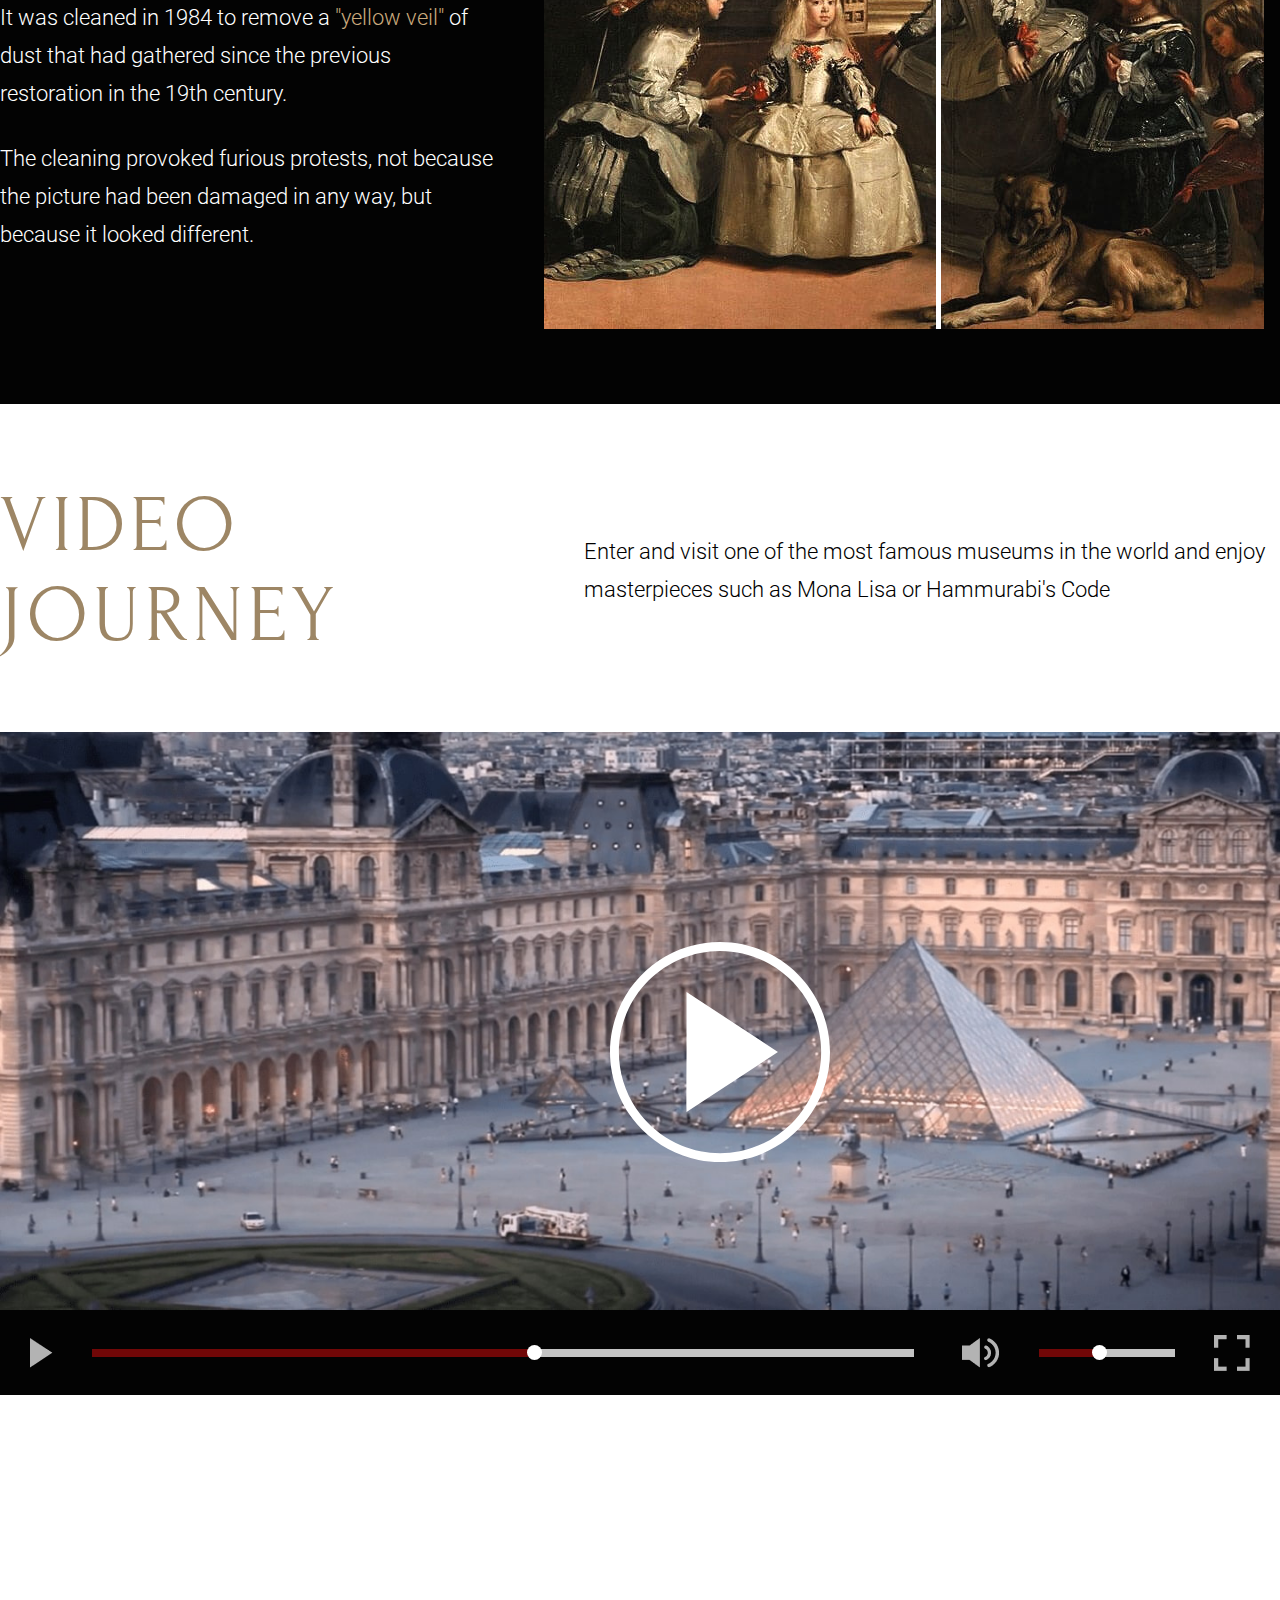
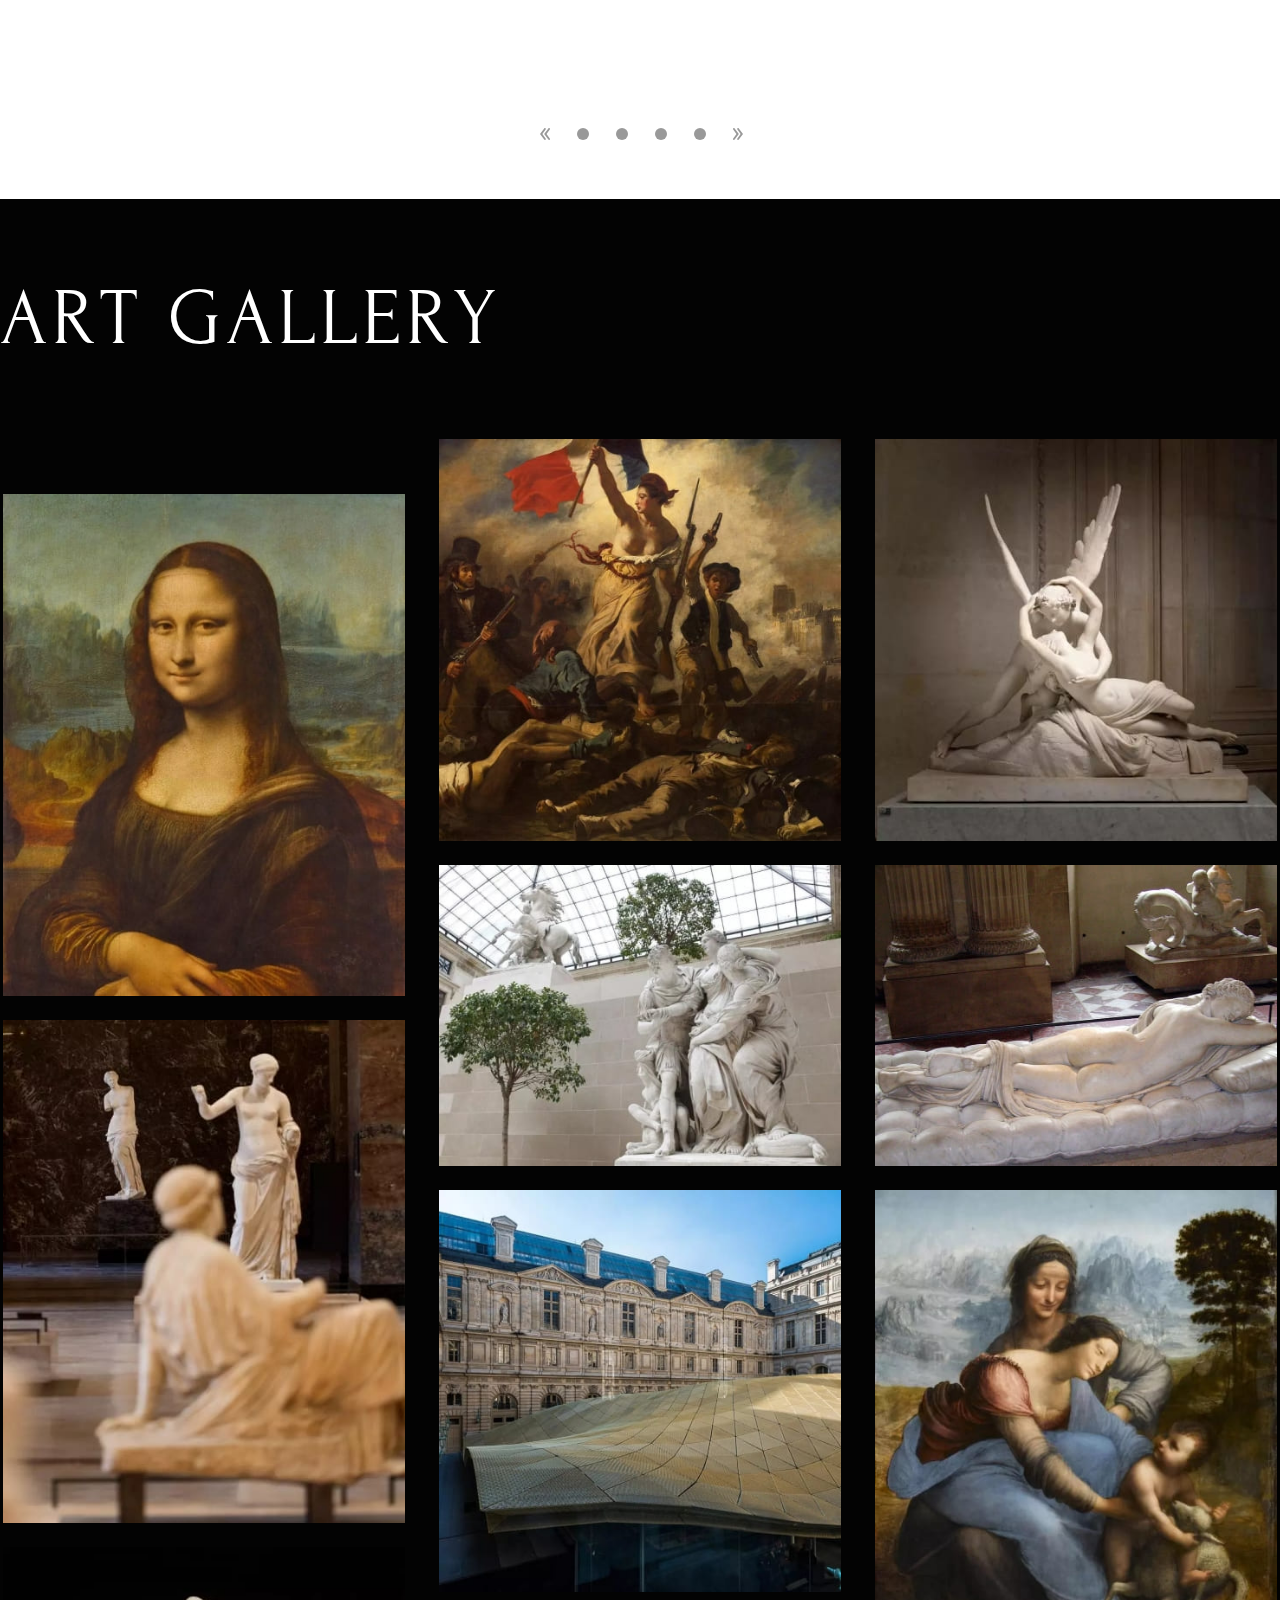
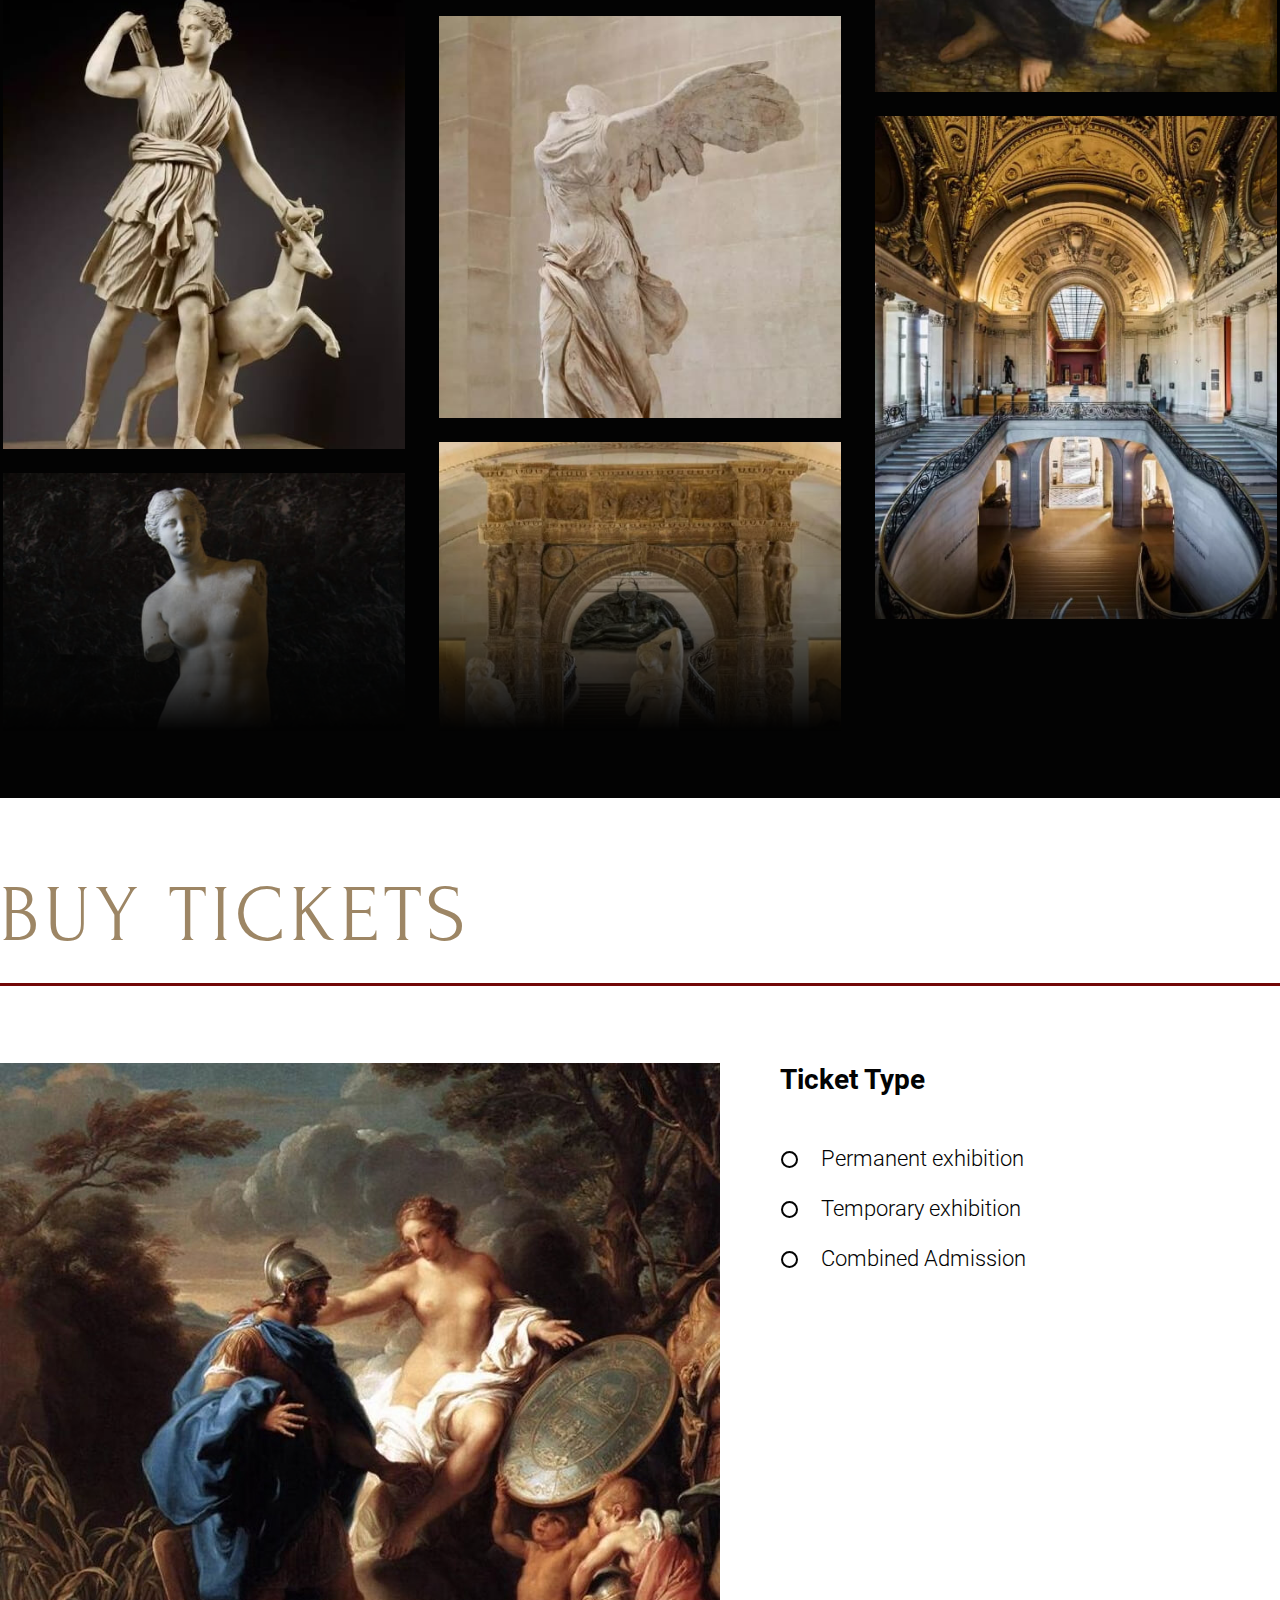
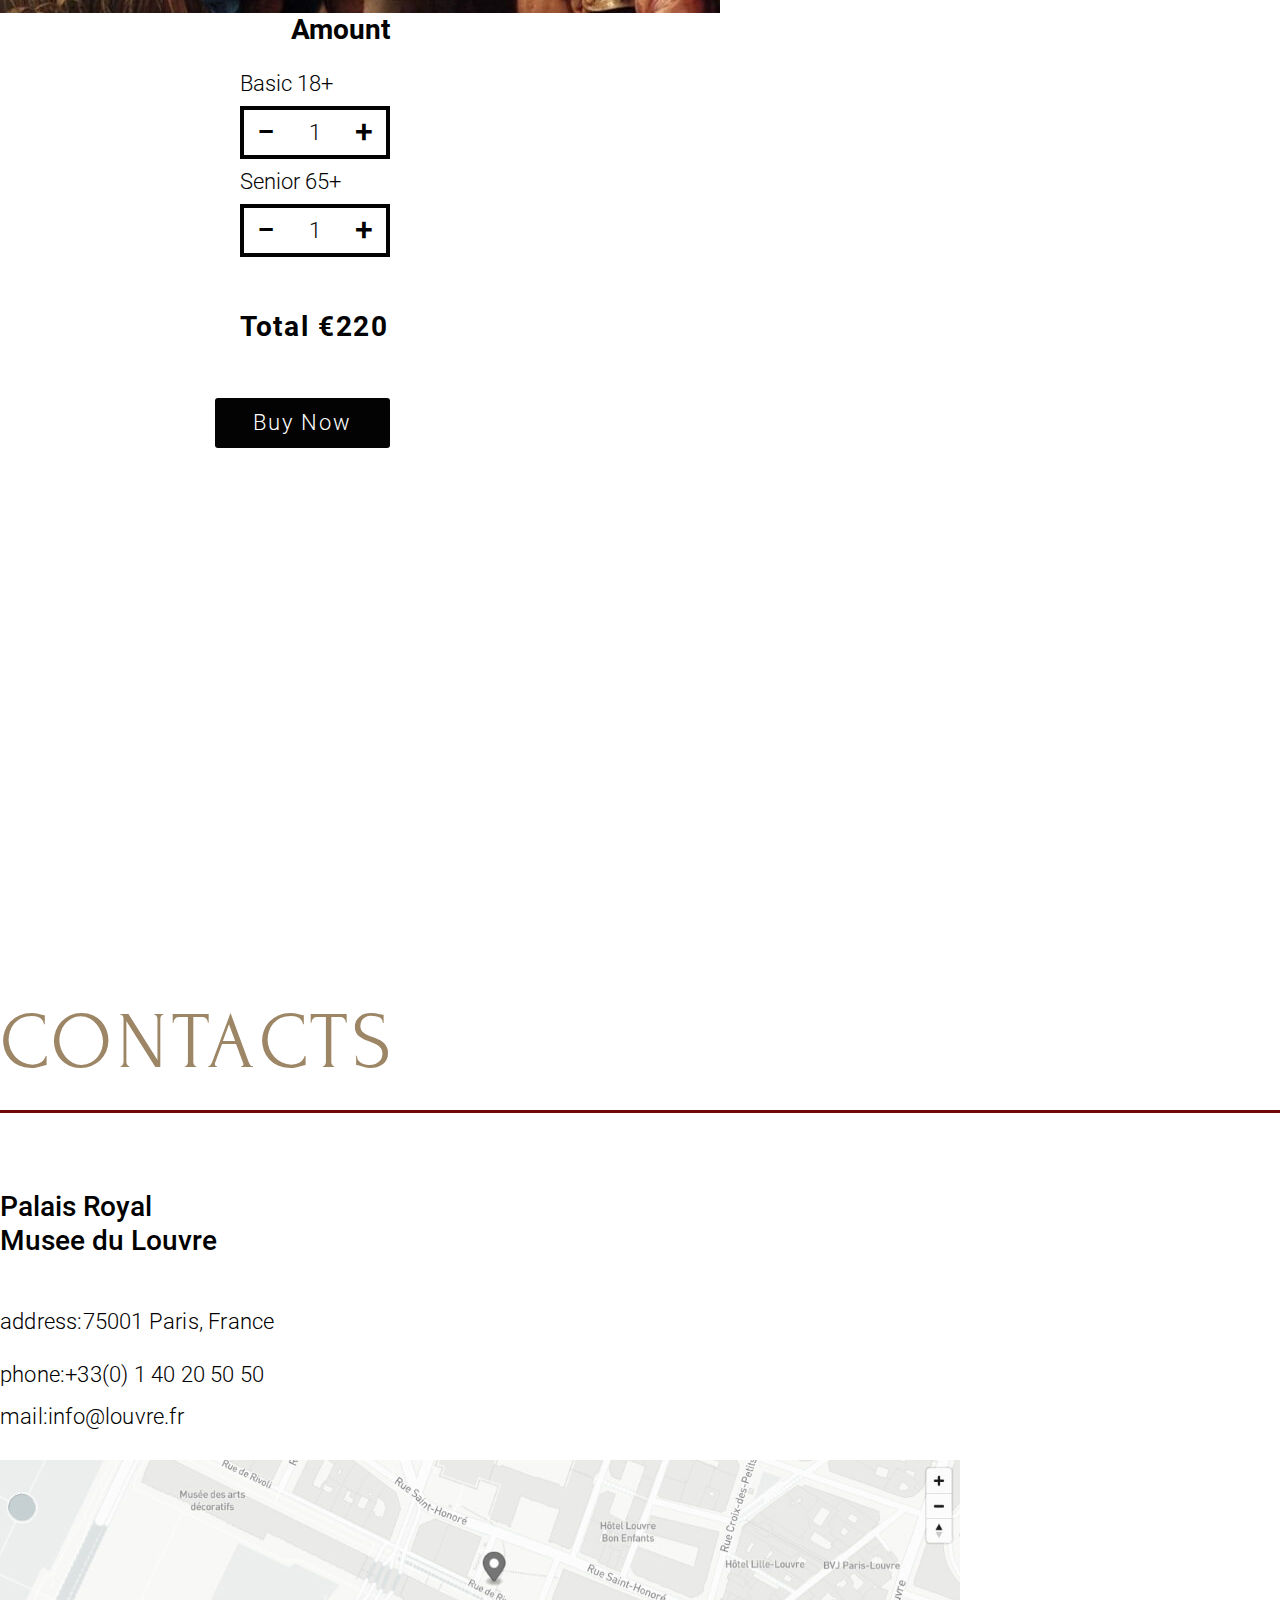
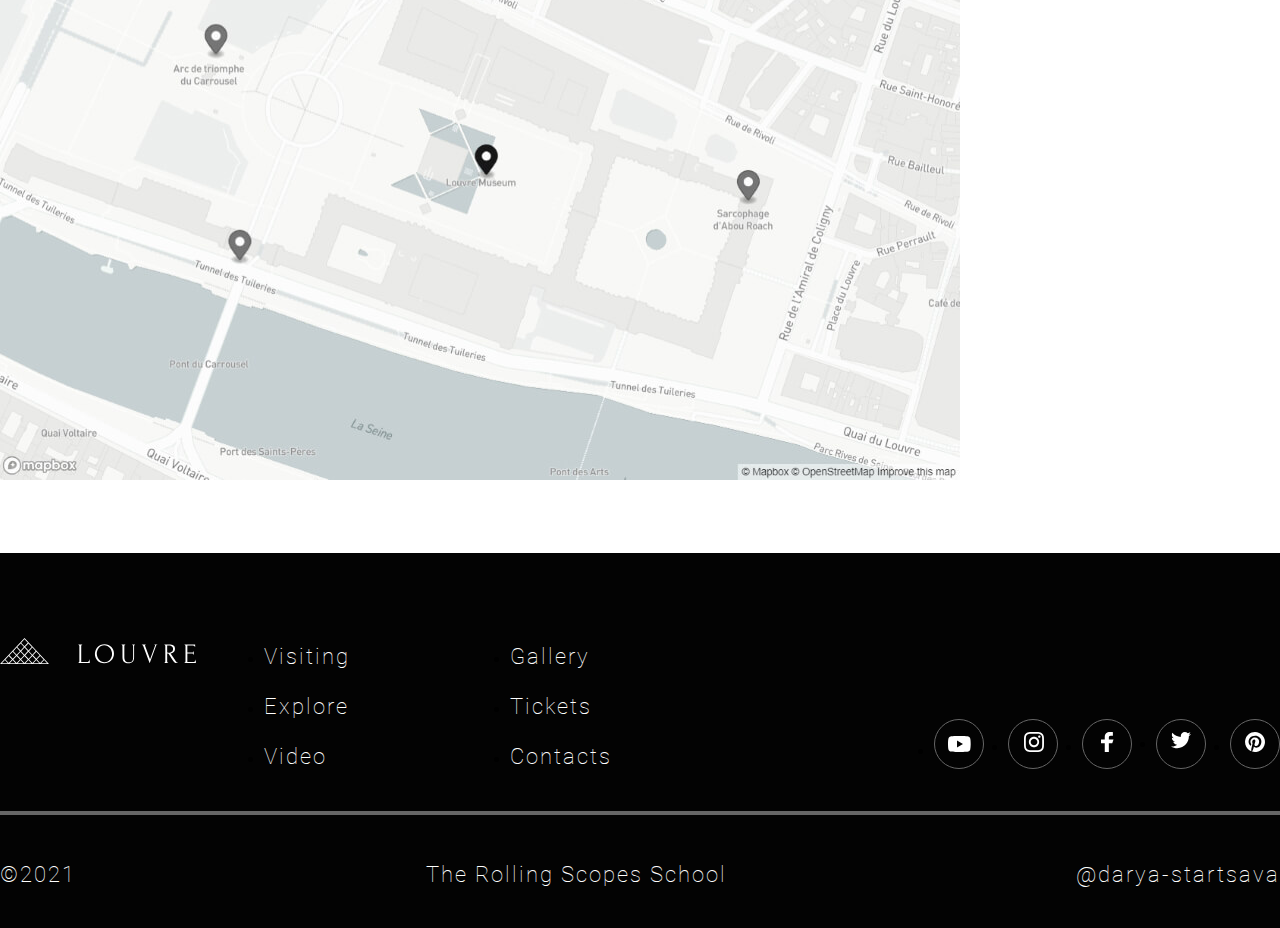
==== commit a382e510: "perf: optimization" ====
--- a/museum-adaptive/index.html
+++ b/museum-adaptive/index.html
@@ -149,7 +149,7 @@
                         masterpieces such as Mona Lisa or Hammurabi's Code</p>
                 </div>
                 <video class="video" poster="assets/img/video-journay.jpg" preload>
-                    <source src="https://www.youtube.com/embed/zp1BXPX8jcU">
+                    <source src="">
                 </video>
                 <div class="video-button-main-container">
                     <button aria-label="Play" class="video-button-main"></button>
